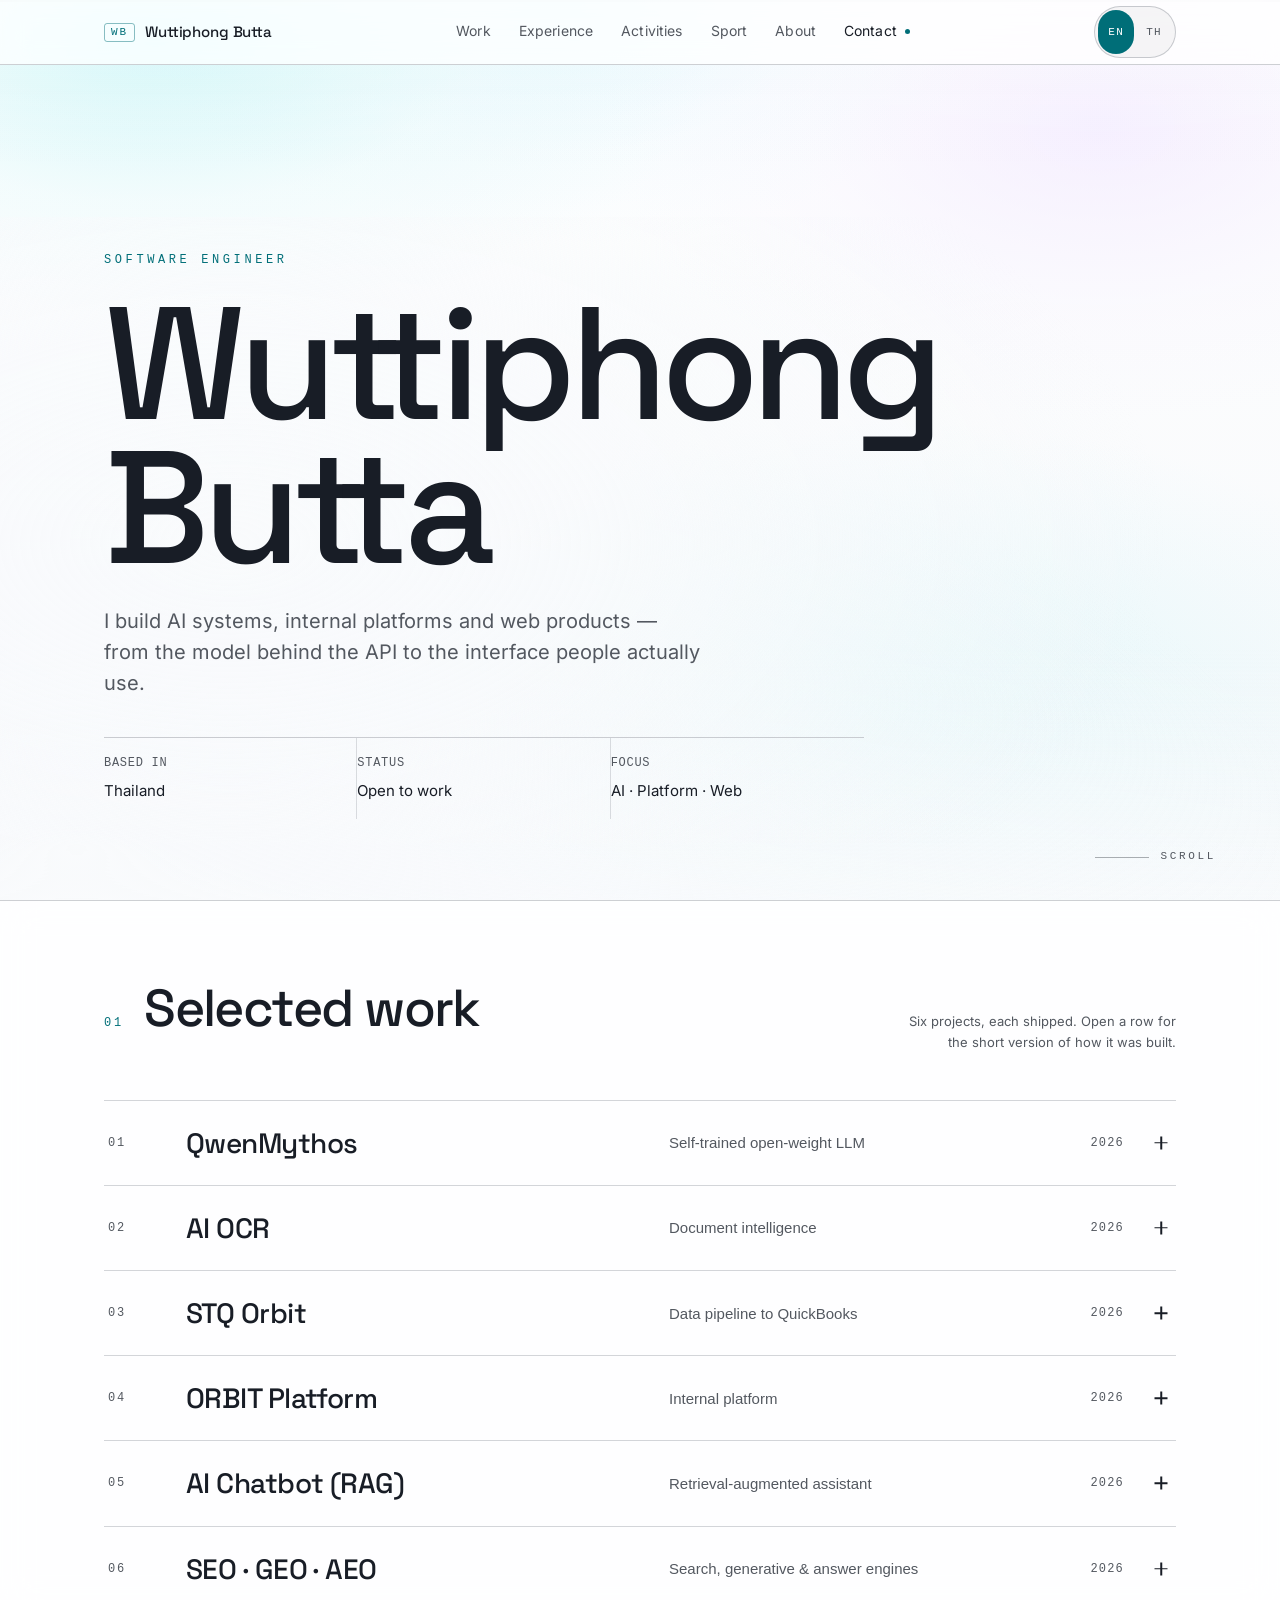
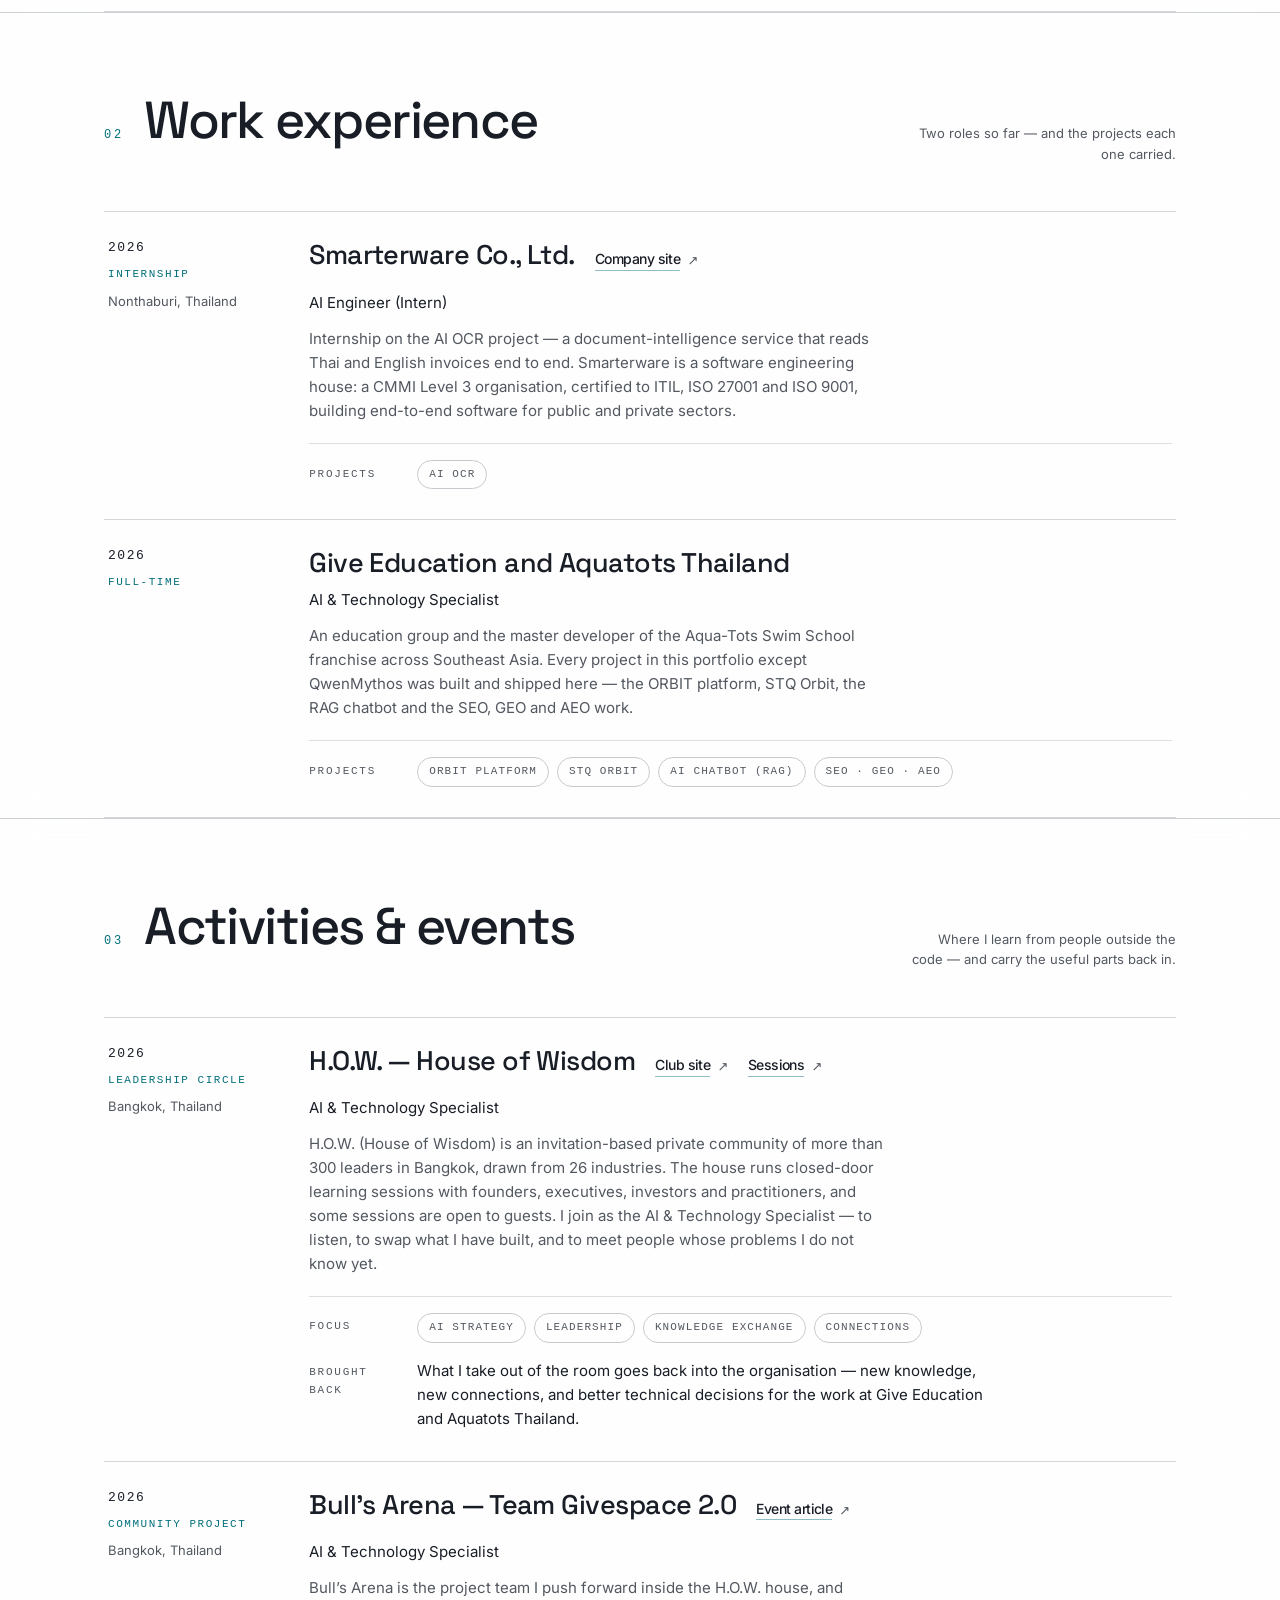
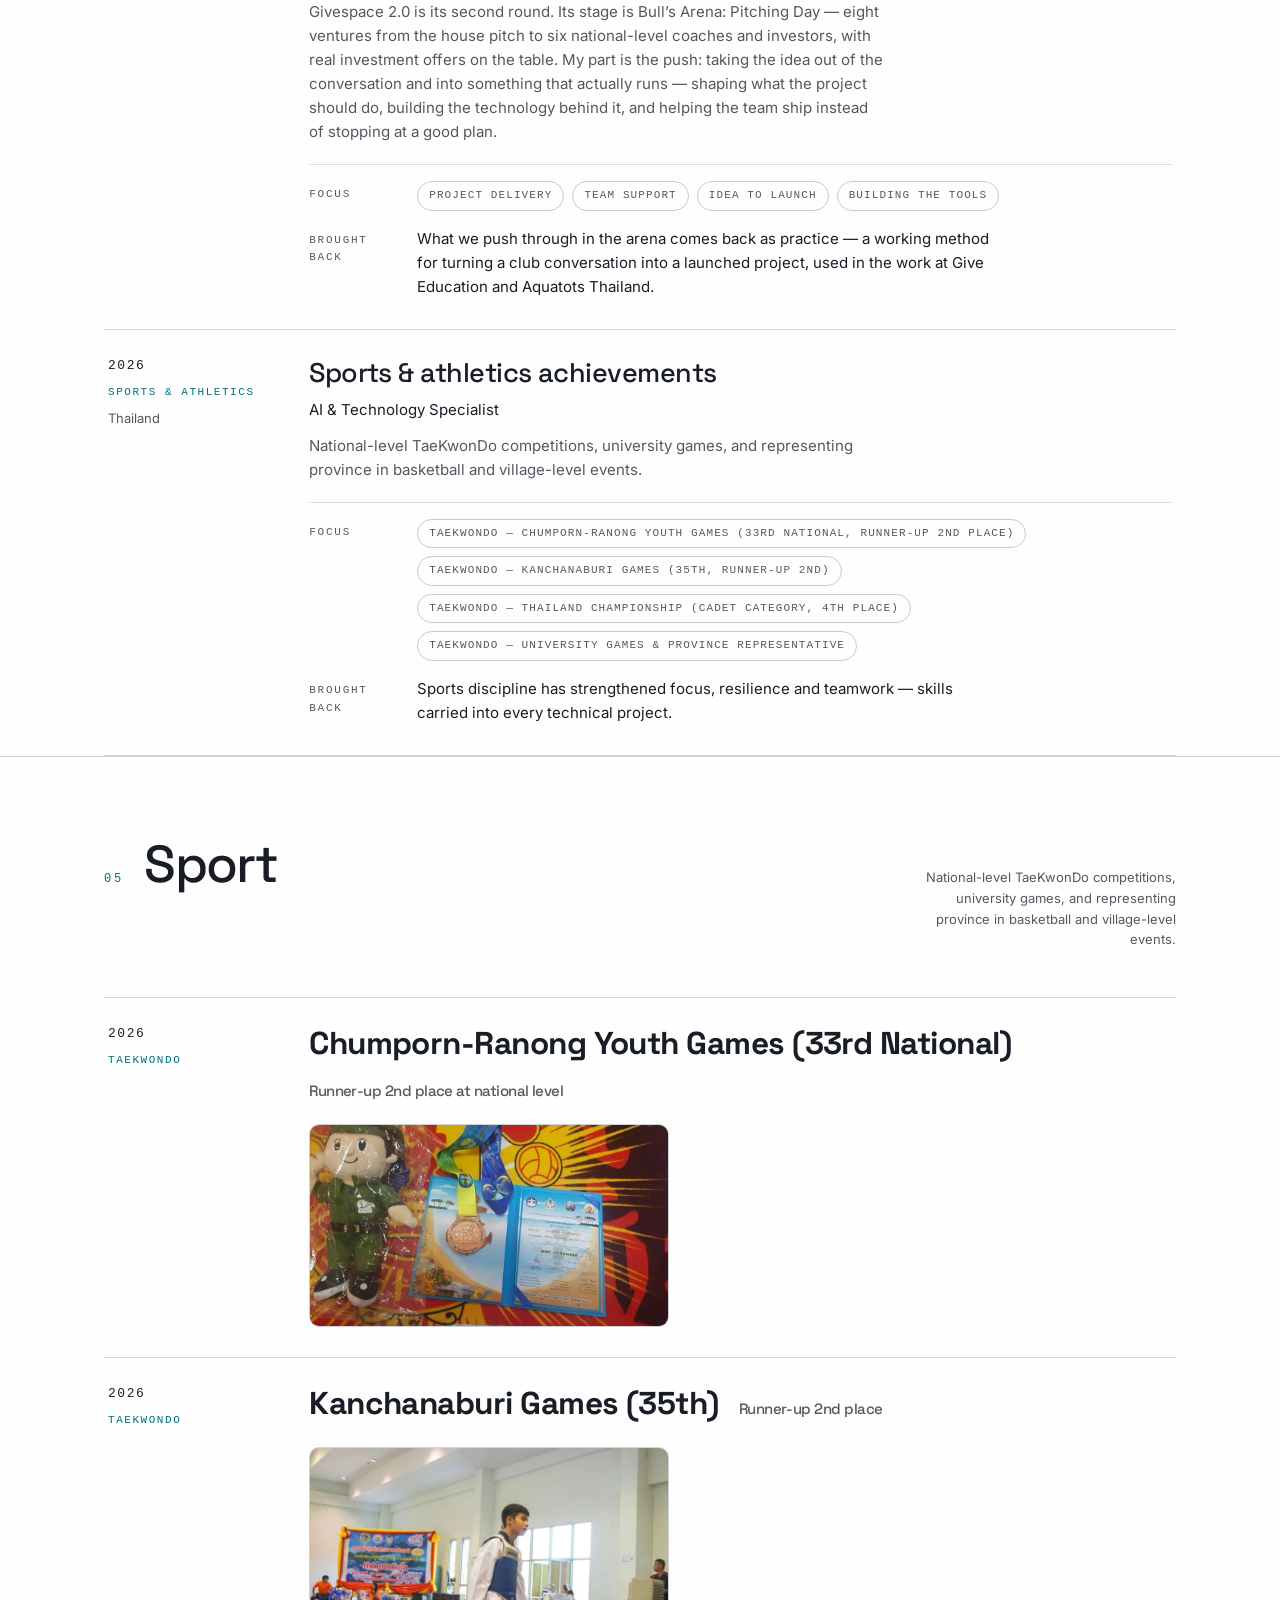
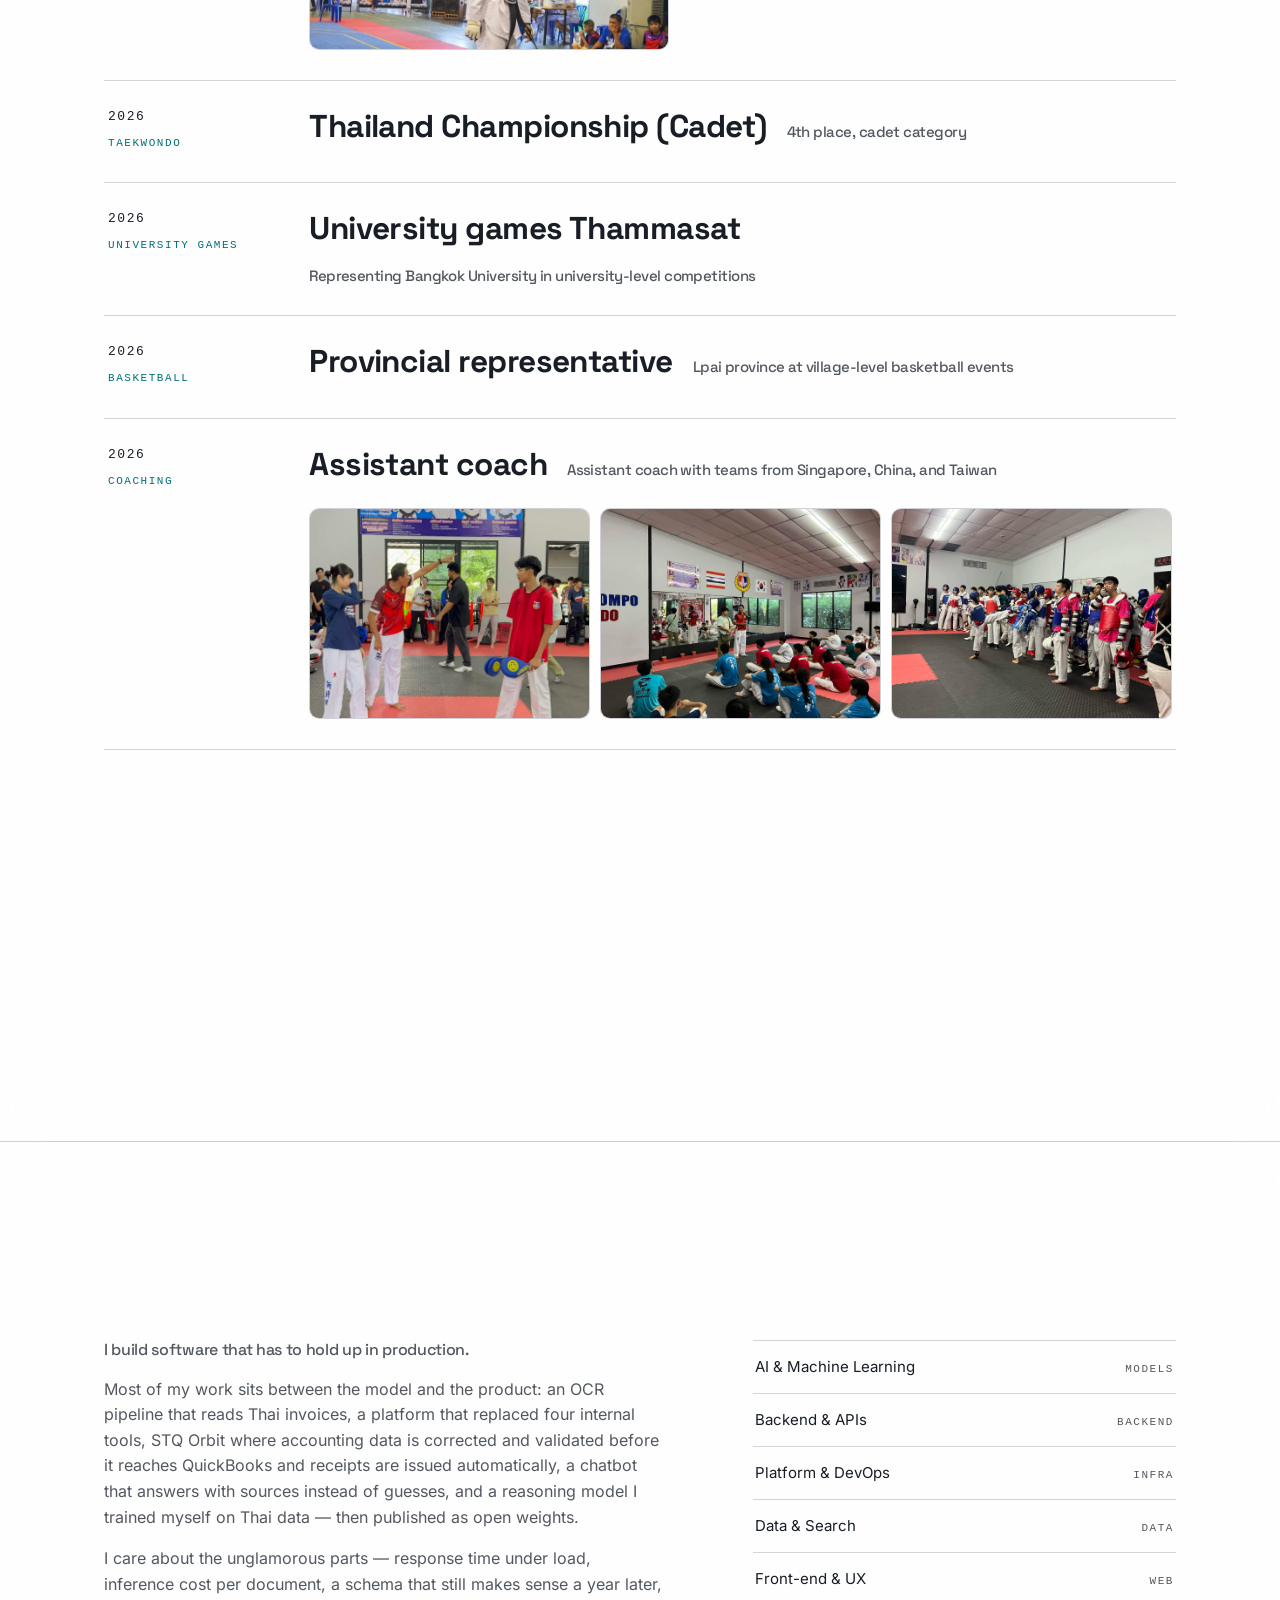
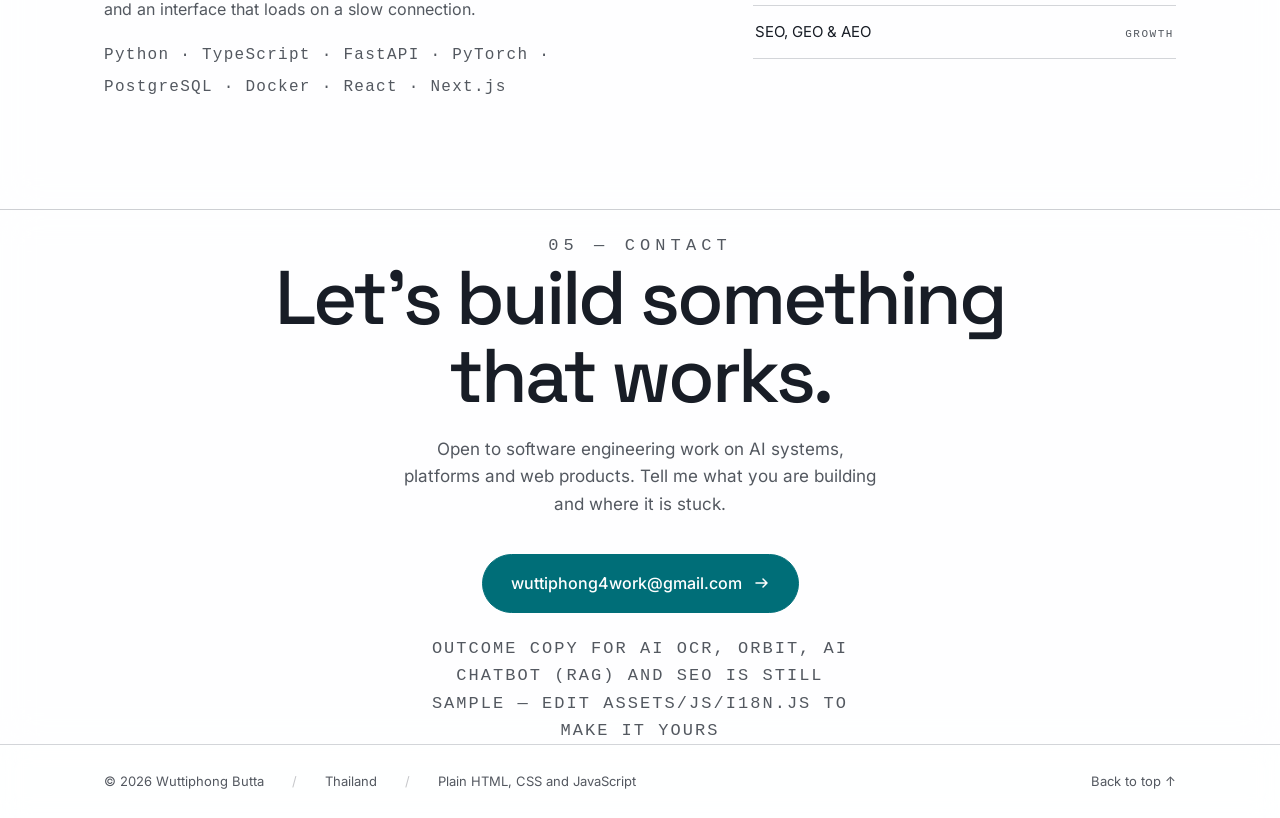
==== index.html @ a8aa8b2d "Sport section: 7 cards, photo galleries, TH copy fixes - Remove duplicate sport cards (7, 8, 9, 10, " ====
<!doctype html>
<html lang="en">
<head>
<meta charset="utf-8" />
<meta name="viewport" content="width=device-width, initial-scale=1" />
<title>Wuttiphong Butta — Software Engineer</title>
<meta name="description" content="Portfolio of Wuttiphong Butta — AI systems, a self-trained open-weights LLM, an accounting pipeline that corrects and validates data before QuickBooks and issues receipts automatically, RAG chatbots and search visibility work across SEO, GEO and AEO." />
<meta name="author" content="Wuttiphong Butta" />
<meta name="robots" content="index, follow, max-image-preview:large" />
<meta name="theme-color" content="#f9fafc" />
<meta name="color-scheme" content="light" />
<meta property="og:type" content="profile" />
<meta property="og:site_name" content="Wuttiphong Butta" />
<meta property="og:title" content="Wuttiphong Butta — Software Engineer" />
<meta property="og:description" content="Portfolio of Wuttiphong Butta — AI systems, a self-trained open-weights LLM, an accounting pipeline that corrects and validates data before QuickBooks and issues receipts automatically, RAG chatbots and search visibility work across SEO, GEO and AEO." />
<meta property="og:locale" content="en_US" />
<meta property="og:locale:alternate" content="th_TH" />
<meta name="twitter:card" content="summary" />
<meta name="twitter:title" content="Wuttiphong Butta — Software Engineer" />
<meta name="twitter:description" content="Portfolio of Wuttiphong Butta — AI systems, a self-trained open-weights LLM, an accounting pipeline that corrects and validates data before QuickBooks and issues receipts automatically, RAG chatbots and search visibility work across SEO, GEO and AEO." />
<script type="application/ld+json">
{
"@context": "https://schema.org",
"@type": "Person",
"name": "Wuttiphong Butta",
"jobTitle": "Software Engineer",
  "description": "Software engineer working on AI systems, open-weights LLM training, an accounting pipeline that corrects and validates data before QuickBooks and issues receipts automatically, RAG chatbots and search visibility work across SEO, GEO and AEO.",
  "knowsAbout": [
    "Artificial Intelligence",
    "Machine Learning",
    "Large Language Models",
    "Model Fine-tuning",
    "Optical Character Recognition",
    "Retrieval-Augmented Generation",
    "Backend Engineering",
    "Platform Engineering",
    "DevOps",
    "Search Engine Optimization",
    "Generative Engine Optimization",
    "Answer Engine Optimization"
  ],
  "knowsLanguage": ["en", "th"],
  "email": "mailto:wuttiphong4work@gmail.com",
  "affiliation": [
    {
      "@type": "Organization",
      "name": "Smarterware Co., Ltd.",
      "url": "https://www.smarterware.co.th/"
    },
    {
      "@type": "Organization",
      "name": "Give Education and Aquatots Thailand"
    }
  ],
  "sameAs": [
  "https://huggingface.co/Wuttiphong23"
],
  "memberOf": {
    "@type": "Organization",
    "name": "H.O.W. — House of Wisdom, Bangkok",
    "url": "https://www.howbangkok.com/"
  }
}
</script>
<link rel="stylesheet" href="assets/css/fonts.css">
<link rel="stylesheet" href="assets/css/site.css">
</head>

<body>

  <div class="aurora" aria-hidden="true"></div>
  <div class="scrim" aria-hidden="true"></div>
  <div class="progress" aria-hidden="true"><i id="progressBar"></i></div>

  <a class="skip" href="#work" data-i18n="skip">Skip to work</a>

  <header class="nav" data-od-id="site-header">
  <div class="nav-inner">
    <a class="brand" href="#top" data-od-id="brand-link">
      <span class="mark">WB</span>
      <span class="brand-name">Wuttiphong Butta</span>
    </a>
    <nav class="nav-links" id="navLinks" aria-label="Primary" data-i18n-aria="nav.primary">
      <a href="#work" data-od-id="nav-work" data-i18n="nav.work">Work</a>
      <a href="#experience" data-od-id="nav-experience" data-i18n="nav.experience">Experience</a>
      <a href="#activities" data-od-id="nav-activities" data-i18n="nav.activities">Activities</a>
      <a href="#sports" data-od-id="nav-sports" data-i18n="nav.sports">Sport</a>
      <a href="#about" data-od-id="nav-about" data-i18n="nav.about">About</a>
      <a href="#contact" data-od-id="nav-contact" data-i18n="nav.contact">Contact</a>
    </nav>
    <div class="nav-tools">
      <div class="lang" role="group" aria-label="Language" data-i18n-aria="nav.language" data-od-id="lang-switch">
        <button type="button" data-lang="en" aria-pressed="true">EN</button>
        <button type="button" data-lang="th" aria-pressed="false">TH</button>
      </div>
      <button class="menu-btn" type="button" id="menuBtn" aria-expanded="false" aria-controls="navLinks" data-od-id="menu-toggle">
        <span class="bars" aria-hidden="true"></span><span data-i18n="nav.menu">Menu</span>
      </button>
    </div>
  </div>
  </header>

  <main>
  <section class="hero" id="top" data-od-id="hero">
    <div class="wrap hero-inner">
      <p class="kicker" data-reveal style="--d:80ms" data-i18n="hero.kicker">Software Engineer</p>
      <h1 data-reveal style="--d:160ms">Wuttiphong<br />Butta</h1>
      <p class="sub" data-reveal style="--d:240ms" data-i18n="hero.sub">I build AI systems, internal platforms and web products — from the model behind the API to the interface people actually use.</p>
      <ul class="hero-meta" data-reveal style="--d:320ms">
        <li><span data-i18n="hero.based">Based in</span><b data-i18n="hero.city">Thailand</b></li>
        <li><span data-i18n="hero.available">Status</span><b data-i18n="hero.when">Open to work</b></li>
        <li><span data-i18n="hero.focus">Focus</span><b data-i18n="hero.focusVal">AI · Platform · Web</b></li>
      </ul>
    </div>
    <div class="scroll-cue" aria-hidden="true"><span class="cue-line"></span><span data-i18n="hero.scroll">Scroll</span></div>
  </section>

  <section class="panel" id="work" data-od-id="work-section">
    <div class="wrap">
      <div class="section-head" data-reveal>
        <span class="num">01</span>
        <h2 data-i18n="work.title">Selected work</h2>
        <p class="hint" data-i18n="work.hint">Six projects, each shipped. Open a row for the short version of how it was built.</p>
      </div>

      <div class="work-list" data-od-id="work-list">
        <article class="work-item" data-open="false" data-od-id="work-item-qwenmythos">
          <button class="work-btn" type="button" aria-expanded="false">
            <span class="work-idx">01</span>
            <span class="work-title" data-i18n="item.qwenmythos.title">QwenMythos</span>
            <span class="work-desc" data-i18n="item.qwenmythos.desc">Self-trained open-weight LLM</span>
            <span class="work-year">2026</span>
            <span class="work-toggle" aria-hidden="true"></span>
          </button>
          <div class="work-panel"><div><div class="work-detail">
            <dl>
              <div><dt data-i18n="work.role">Role</dt><dd data-i18n="item.qwenmythos.role">AI Engineer and model owner</dd></div>
              <div><dt data-i18n="work.approach">Approach</dt><dd data-i18n="item.qwenmythos.approach">Curated a Thai reasoning dataset (OpenMythos), fine-tuned a Qwen3.5 text base into a 4.2B Recurrent-Depth model, then published the safetensors weights and a Q4_K_M GGUF quantisation for a 262k context window</dd></div>
              <div><dt data-i18n="work.outcome">Outcome</dt><dd data-i18n="item.qwenmythos.outcome">Open weights anyone can download and run locally through llama.cpp or Ollama, with the training method written up in Thai</dd></div>
            </dl>
            <div class="work-tags"><span data-i18n="item.qwenmythos.t1">Qwen3.5</span><span data-i18n="item.qwenmythos.t2">Recurrent-Depth</span><span data-i18n="item.qwenmythos.t3">OpenMythos</span><span data-i18n="item.qwenmythos.t4">GGUF</span><span data-i18n="item.qwenmythos.t5">262k context</span></div>
            <div class="work-links">
              <span class="work-links-label" data-i18n="work.links">Links</span>
              <div class="work-links-list">
                <a class="work-link" href="https://huggingface.co/Wuttiphong23/qwenmythos_Version_1.0" target="_blank" rel="noopener noreferrer" data-od-id="work-link-qwenmythos-model" data-i18n-aria="item.qwenmythos.linkModelAria">
                  <span class="work-link-text" data-i18n="item.qwenmythos.linkModel">Model card</span><span class="work-link-arrow" aria-hidden="true">&#8599;</span>
                </a>
                <a class="work-link" href="https://huggingface.co/Wuttiphong23/qwenmythos_Version_1.0/tree/main" target="_blank" rel="noopener noreferrer" data-od-id="work-link-qwenmythos-files" data-i18n-aria="item.qwenmythos.linkFilesAria">
                  <span class="work-link-text" data-i18n="item.qwenmythos.linkFiles">Weights &amp; files</span><span class="work-link-arrow" aria-hidden="true">&#8599;</span>
                </a>
              </div>
            </div>
          </div></div></div>
        </article>

        <article class="work-item" data-open="false" data-od-id="work-item-ai-ocr">
          <button class="work-btn" type="button" aria-expanded="false">
            <span class="work-idx">02</span>
            <span class="work-title" data-i18n="item.aiOcr.title">AI OCR</span>
            <span class="work-desc" data-i18n="item.aiOcr.desc">Document intelligence</span>
            <span class="work-year">2026</span>
            <span class="work-toggle" aria-hidden="true"></span>
          </button>
          <div class="work-panel"><div><div class="work-detail">
            <dl>
              <div><dt data-i18n="work.role">Role</dt><dd data-i18n="item.aiOcr.role">AI Engineer</dd></div>
              <div><dt data-i18n="work.approach">Approach</dt><dd data-i18n="item.aiOcr.approach">Layout detection before recognition, a fine-tuned vision model served behind a job queue</dd></div>
              <div><dt data-i18n="work.outcome">Outcome</dt><dd data-i18n="item.aiOcr.outcome">Thai and English invoices read end to end, no manual keying</dd></div>
            </dl>
            <div class="work-tags"><span data-i18n="item.aiOcr.t1">PyTorch</span><span data-i18n="item.aiOcr.t2">CUDA</span><span data-i18n="item.aiOcr.t3">OCR</span></div>
          </div></div></div>
        </article>

        <article class="work-item" data-open="false" data-od-id="work-item-stq-orbit">
          <button class="work-btn" type="button" aria-expanded="false">
            <span class="work-idx">03</span>
            <span class="work-title" data-i18n="item.stqOrbit.title">STQ Orbit</span>
            <span class="work-desc" data-i18n="item.stqOrbit.desc">Data pipeline to QuickBooks</span>
            <span class="work-year">2026</span>
            <span class="work-toggle" aria-hidden="true"></span>
          </button>
          <div class="work-panel"><div><div class="work-detail">
            <dl>
              <div><dt data-i18n="work.role">Role</dt><dd data-i18n="item.stqOrbit.role">AI &amp; Technology Specialist</dd></div>
              <div><dt data-i18n="work.approach">Approach</dt><dd data-i18n="item.stqOrbit.approach">A correction and validation layer in front of QuickBooks — every record can be edited and checked before it syncs, and receipts issue themselves once the data passes</dd></div>
              <div><dt data-i18n="work.outcome">Outcome</dt><dd data-i18n="item.stqOrbit.outcome">The accounting team spends up to 50% less time correcting data, filing receipts and chasing invoices</dd></div>
            </dl>
            <div class="work-tags"><span data-i18n="item.stqOrbit.t1">QuickBooks</span><span data-i18n="item.stqOrbit.t2">Data validation</span><span data-i18n="item.stqOrbit.t3">Receipt automation</span></div>
          </div></div></div>
        </article>

        <article class="work-item" data-open="false" data-od-id="work-item-orbit-platform">
          <button class="work-btn" type="button" aria-expanded="false">
            <span class="work-idx">04</span>
            <span class="work-title" data-i18n="item.orbit.title">ORBIT Platform</span>
            <span class="work-desc" data-i18n="item.orbit.desc">Internal platform</span>
            <span class="work-year">2026</span>
            <span class="work-toggle" aria-hidden="true"></span>
          </button>
          <div class="work-panel"><div><div class="work-detail">
            <dl>
              <div><dt data-i18n="work.role">Role</dt><dd data-i18n="item.orbit.role">AI &amp; Technology Specialist</dd></div>
              <div><dt data-i18n="work.approach">Approach</dt><dd data-i18n="item.orbit.approach">Event-driven services, a schema registry and a typed SDK for every consumer</dd></div>
              <div><dt data-i18n="work.outcome">Outcome</dt><dd data-i18n="item.orbit.outcome">One internal platform replacing four separate tools and one login</dd></div>
            </dl>
            <div class="work-tags"><span data-i18n="item.orbit.t1">TypeScript</span><span data-i18n="item.orbit.t2">Kubernetes</span><span data-i18n="item.orbit.t3">PostgreSQL</span></div>
          </div></div></div>
        </article>

        <article class="work-item" data-open="false" data-od-id="work-item-ai-chatbot-rag">
          <button class="work-btn" type="button" aria-expanded="false">
            <span class="work-idx">05</span>
            <span class="work-title" data-i18n="item.chatbot.title">AI Chatbot (RAG)</span>
            <span class="work-desc" data-i18n="item.chatbot.desc">Retrieval-augmented assistant</span>
            <span class="work-year">2026</span>
            <span class="work-toggle" aria-hidden="true"></span>
          </button>
          <div class="work-panel"><div><div class="work-detail">
            <dl>
              <div><dt data-i18n="work.role">Role</dt><dd data-i18n="item.chatbot.role">AI &amp; Technology Specialist</dd></div>
              <div><dt data-i18n="work.approach">Approach</dt><dd data-i18n="item.chatbot.approach">Hybrid retrieval with a reranker, and a citation attached to every answer</dd></div>
              <div><dt data-i18n="work.outcome">Outcome</dt><dd data-i18n="item.chatbot.outcome">Answers grounded in internal documents instead of confident guessing</dd></div>
            </dl>
            <div class="work-tags"><span data-i18n="item.chatbot.t1">RAG</span><span data-i18n="item.chatbot.t2">Embeddings</span><span data-i18n="item.chatbot.t3">FastAPI</span></div>
          </div></div></div>
        </article>

        <article class="work-item" data-open="false" data-od-id="work-item-seo">
          <button class="work-btn" type="button" aria-expanded="false">
            <span class="work-idx">06</span>
            <span class="work-title" data-i18n="item.seo.title">SEO · GEO · AEO</span>
            <span class="work-desc" data-i18n="item.seo.desc">Search, generative &amp; answer engines</span>
            <span class="work-year">2026</span>
            <span class="work-toggle" aria-hidden="true"></span>
          </button>
          <div class="work-panel"><div><div class="work-detail">
            <dl>
              <div><dt data-i18n="work.role">Role</dt><dd data-i18n="item.seo.role">AI &amp; Technology Specialist</dd></div>
              <div><dt data-i18n="work.approach">Approach</dt><dd data-i18n="item.seo.approach">Technical audit, answer-engine markup, structured data and a performance budget enforced in CI</dd></div>
              <div><dt data-i18n="work.outcome">Outcome</dt><dd data-i18n="item.seo.outcome">Organic traffic up, cited inside AI answers, every landing page inside the Core Web Vitals budget</dd></div>
            </dl>
            <div class="work-tags"><span data-i18n="item.seo.t1">GEO</span><span data-i18n="item.seo.t2">AEO</span><span data-i18n="item.seo.t3">Schema.org</span></div>
          </div></div></div>
        </article>
      </div>
    </div>
  </section>

  <section class="panel" id="experience" data-od-id="experience-section">
    <div class="wrap">
      <div class="section-head" data-reveal>
        <span class="num">02</span>
        <h2 data-i18n="exp.title">Work experience</h2>
        <p class="hint" data-i18n="exp.hint">Two roles so far — and the projects each one carried.</p>
      </div>

      <ul class="exp-list" data-od-id="experience-list">
        <li class="exp-item" data-reveal style="--d:80ms" data-od-id="exp-smarterware">
          <div class="exp-meta">
            <span class="exp-period" data-i18n="exp.smarterware.period">2026</span>
            <span class="exp-type" data-i18n="exp.smarterware.type">Internship</span>
            <span class="exp-place" data-i18n="exp.smarterware.place">Nonthaburi, Thailand</span>
          </div>
          <div class="exp-main">
            <h3 class="exp-company">
              <span data-i18n="exp.smarterware.company">Smarterware Co., Ltd.</span>
              <a class="exp-site" href="https://www.smarterware.co.th/" target="_blank" rel="noopener noreferrer" data-od-id="exp-link-smarterware" data-i18n-aria="exp.smarterware.linkAria">
                <span class="exp-site-text" data-i18n="exp.smarterware.linkText">Company site</span><span class="exp-site-arrow" aria-hidden="true">&#8599;</span>
              </a>
            </h3>
            <p class="exp-role" data-i18n="exp.smarterware.role">AI Engineer (Intern)</p>
            <p class="exp-desc" data-i18n="exp.smarterware.desc">Internship on the AI OCR project — a document-intelligence service that reads Thai and English invoices end to end. Smarterware is a software engineering house: a CMMI Level 3 organisation, certified to ITIL, ISO 27001 and ISO 9001, building end-to-end software for public and private sectors.</p>
            <div class="exp-projects">
              <span class="exp-projects-label" data-i18n="exp.projects">Projects</span>
              <div class="exp-projects-list">
                <span data-i18n="item.aiOcr.title">AI OCR</span>
              </div>
            </div>
          </div>
        </li>

        <li class="exp-item" data-reveal style="--d:160ms" data-od-id="exp-give-education">
          <div class="exp-meta">
            <span class="exp-period" data-i18n="exp.give.period">2026</span>
            <span class="exp-type" data-i18n="exp.give.type">Full-time</span>
          </div>
          <div class="exp-main">
            <h3 class="exp-company"><span data-i18n="exp.give.company">Give Education and Aquatots Thailand</span></h3>
            <p class="exp-role" data-i18n="exp.give.role">AI &amp; Technology Specialist</p>
            <p class="exp-desc" data-i18n="exp.give.desc">An education group and the master developer of the Aqua-Tots Swim School franchise across Southeast Asia. Every project in this portfolio except QwenMythos was built and shipped here — the ORBIT platform, STQ Orbit, the RAG chatbot and the SEO, GEO and AEO work.</p>
            <div class="exp-projects">
              <span class="exp-projects-label" data-i18n="exp.projects">Projects</span>
              <div class="exp-projects-list">
                <span data-i18n="item.orbit.title">ORBIT Platform</span>
                <span data-i18n="item.stqOrbit.title">STQ Orbit</span>
                <span data-i18n="item.chatbot.title">AI Chatbot (RAG)</span>
                <span data-i18n="item.seo.title">SEO · GEO · AEO</span>
              </div>
            </div>
          </div>
        </li>
      </ul>
    </div>
  </section>

  <section class="panel" id="activities" data-od-id="activities-section">
    <div class="wrap">
      <div class="section-head" data-reveal>
        <span class="num">03</span>
        <h2 data-i18n="act.title">Activities &amp; events</h2>
        <p class="hint" data-i18n="act.hint">Where I learn from people outside the code — and carry the useful parts back in.</p>
      </div>

      <ul class="act-list" data-od-id="activity-list">
        <li class="act-item" data-reveal style="--d:80ms" data-od-id="act-how">
          <div class="act-meta">
            <span class="act-period" data-i18n="act.how.period">2026</span>
            <span class="act-type" data-i18n="act.how.type">Leadership circle</span>
            <span class="act-place" data-i18n="act.how.place">Bangkok, Thailand</span>
          </div>
          <div class="act-main">
            <h3 class="act-name">
              <span data-i18n="act.how.name">H.O.W. — House of Wisdom</span>
              <a class="act-link" href="https://www.howbangkok.com/" target="_blank" rel="noopener noreferrer" data-od-id="act-link-how" data-i18n-aria="act.how.linkAria">
                <span class="act-link-text" data-i18n="act.how.linkText">Club site</span><span class="act-link-arrow" aria-hidden="true">&#8599;</span>
              </a>
              <a class="act-link" href="https://www.howbangkok.com/learning.html" target="_blank" rel="noopener noreferrer" data-od-id="act-link-how-sessions" data-i18n-aria="act.how.sessionsAria">
                <span class="act-link-text" data-i18n="act.how.sessionsText">Sessions</span><span class="act-link-arrow" aria-hidden="true">&#8599;</span>
              </a>
            </h3>
            <p class="act-role" data-i18n="act.how.role">AI &amp; Technology Specialist</p>
            <p class="act-desc" data-i18n="act.how.desc">H.O.W. (House of Wisdom) is an invitation-based private community of more than 300 leaders in Bangkok, drawn from 26 industries. The house runs closed-door learning sessions with founders, executives, investors and practitioners, and some sessions are open to guests. I join as the AI &amp; Technology Specialist — to listen, to swap what I have built, and to meet people whose problems I do not know yet.</p>
            <div class="act-detail">
              <span class="act-detail-label" data-i18n="act.focus">Focus</span>
              <div class="act-focus-list">
                <span data-i18n="act.how.f1">AI strategy</span>
                <span data-i18n="act.how.f2">Leadership</span>
                <span data-i18n="act.how.f3">Knowledge exchange</span>
                <span data-i18n="act.how.f4">Connections</span>
              </div>
              <span class="act-detail-label" data-i18n="act.bringBack">Brought back</span>
              <p class="act-back" data-i18n="act.how.back">What I take out of the room goes back into the organisation — new knowledge, new connections, and better technical decisions for the work at Give Education and Aquatots Thailand.</p>
            </div>
          </div>
        </li>

<li class="act-item" data-reveal style="--d:160ms" data-od-id="act-bulls-arena">
          <div class="act-meta">
            <span class="act-period" data-i18n="act.bulls.period">2026</span>
            <span class="act-type" data-i18n="act.bulls.type">Community project</span>
            <span class="act-place" data-i18n="act.bulls.place">Bangkok, Thailand</span>
          </div>
          <div class="act-main">
            <h3 class="act-name">
              <span data-i18n="act.bulls.name">Bull&rsquo;s Arena — Team Givespace 2.0</span>
              <a class="act-link" href="https://creativetalkconference.com/8-pitching-techniques-win-investors-bulls-arena/" target="_blank" rel="noopener noreferrer" data-od-id="act-link-bulls-arena" data-i18n-aria="act.bulls.linkAria">
                <span class="act-link-text" data-i18n="act.bulls.linkText">Event article</span><span class="act-link-arrow" aria-hidden="true">&#8599;</span>
              </a>
            </h3>
            <p class="act-role" data-i18n="act.bulls.role">AI & Technology Specialist</p>
            <p class="act-desc" data-i18n="act.bulls.desc">Bull&rsquo;s Arena is the project team I push forward inside the H.O.W. house, and Givespace 2.0 is its second round. Its stage is Bull&rsquo;s Arena: Pitching Day — eight ventures from the house pitch to six national-level coaches and investors, with real investment offers on the table. My part is the push: taking the idea out of the conversation and into something that actually runs — shaping what the project should do, building the technology behind it, and helping the team ship instead of stopping at a good plan.</p>
            <div class="act-detail">
              <span class="act-detail-label" data-i18n="act.focus">Focus</span>
              <div class="act-focus-list">
                <span data-i18n="act.bulls.f1">Project delivery</span>
                <span data-i18n="act.bulls.f2">Team support</span>
                <span data-i18n="act.bulls.f3">Idea to launch</span>
                <span data-i18n="act.bulls.f4">Building the tools</span>
              </div>
              <span class="act-detail-label" data-i18n="act.bringBack">Brought back</span>
              <p class="act-back" data-i18n="act.bulls.back">What we push through in the arena comes back as practice — a working method for turning a club conversation into a launched project, used in the work at Give Education and Aquatots Thailand.</p>
            </div>
          </div>
        </li>

        <li class="act-item" data-reveal style="--d:240ms" data-od-id="act-sports">
          <div class="act-meta">
            <span class="act-period" data-i18n="act.sports.period">2026</span>
            <span class="act-type" data-i18n="act.sports.type">Sports & athletics</span>
            <span class="act-place" data-i18n="act.sports.place">Thailand</span>
          </div>
          <div class="act-main">
            <h3 class="act-name">
              <span data-i18n="act.sports.name">Sports & athletics achievements</span>
            </h3>
            <p class="act-role" data-i18n="act.sports.role">AI & Technology Specialist</p>
            <p class="act-desc" data-i18n="act.sports.desc">National-level TaeKwonDo competitions, university games, and representing province in basketball and village-level events.</p>
            <div class="act-detail">
              <span class="act-detail-label" data-i18n="act.focus">Focus</span>
              <div class="act-focus-list">
                <span data-i18n="act.sports.f1">TaeKwonDo — Chumporn-Ranong Youth Games (33rd National, Runner-up 2nd place)</span>
                <span data-i18n="act.sports.f2">TaeKwonDo — Kanchanaburi Games (35th, Runner-up 2nd)</span>
                <span data-i18n="act.sports.f3">TaeKwonDo — Thailand Championship (Cadet category, 4th place)</span>
                <span data-i18n="act.sports.f4">TaeKwonDo — University games & province representative</span>
              </div>
              <span class="act-detail-label" data-i18n="act.bringBack">Brought back</span>
              <p class="act-back" data-i18n="act.sports.back">Sports discipline has strengthened focus, resilience and teamwork — skills carried into every technical project.</p>
            </div>
          </div>
        </li>
      </ul>
    </div>
  </section>

  <section class="panel" id="sports" data-od-id="sports-section">
    <div class="wrap">
      <div class="section-head" data-reveal>
        <span class="num">05</span>
        <h2 data-i18n="sports.title">Sport</h2>
        <p class="hint" data-i18n="sports.hint">National-level TaeKwonDo competitions, university games, and representing province in basketball and village-level events.</p>
      </div>

      <ul class="sport-list">
        <li class="sport-item" data-reveal style="--d:80ms">
          <div class="sport-meta">
            <span class="sport-period" data-i18n="sports.period1">2026</span>
            <span class="sport-type" data-i18n="sports.type1">TaeKwonDo</span>
          </div>
          <div class="sport-main">
            <h3 class="sport-name" data-i18n="sports.name1">Chumporn-Ranong Youth Games (33rd National)</h3>
            <p class="sport-desc" data-i18n="sports.desc1">Runner-up 2nd place at national level</p>
            <figure class="sport-media sport-media--single">
              <img src="assets/img/sports/chumporn-ranong-33rd.webp" alt="เหรียญรางวัลและเกียรติบัตรเทควันโด กีฬาเยาวชนแห่งชาติ ครั้งที่ 33 ชุมพร-ระนอง" loading="lazy" decoding="async">
            </figure>
          </div>
        </li>

        <li class="sport-item" data-reveal style="--d:160ms">
          <div class="sport-meta">
            <span class="sport-period" data-i18n="sports.period2">2026</span>
            <span class="sport-type" data-i18n="sports.type2">TaeKwonDo</span>
          </div>
          <div class="sport-main">
            <h3 class="sport-name" data-i18n="sports.name2">Kanchanaburi Games (35th)</h3>
            <p class="sport-desc" data-i18n="sports.desc2">Runner-up 2nd place</p>
            <figure class="sport-media sport-media--single">
              <img src="assets/img/sports/kanchanaburi-35th.webp" alt="นักกีฬาเทควันโดในชุดป้องกันยืนบนสนามแข่ง กาญจนบุรีเกมส์ ครั้งที่ 35" loading="lazy" decoding="async">
            </figure>
          </div>
        </li>

        <li class="sport-item" data-reveal style="--d:240ms">
          <div class="sport-meta">
            <span class="sport-period" data-i18n="sports.period3">2026</span>
            <span class="sport-type" data-i18n="sports.type3">TaeKwonDo</span>
          </div>
          <div class="sport-main">
            <h3 class="sport-name" data-i18n="sports.name3">Thailand Championship (Cadet)</h3>
            <p class="sport-desc" data-i18n="sports.desc3">4th place, cadet category</p>
          </div>
        </li>

        <li class="sport-item" data-reveal style="--d:320ms">
          <div class="sport-meta">
            <span class="sport-period" data-i18n="sports.period4">2026</span>
            <span class="sport-type" data-i18n="sports.type4">University games</span>
          </div>
          <div class="sport-main">
            <h3 class="sport-name" data-i18n="sports.name4">University games Thammasat</h3>
            <p class="sport-desc" data-i18n="sports.desc4">Representing Bangkok University in university-level competitions</p>
          </div>
        </li>

        <li class="sport-item" data-reveal style="--d:400ms">
          <div class="sport-meta">
            <span class="sport-period" data-i18n="sports.period5">2026</span>
            <span class="sport-type" data-i18n="sports.type5">Basketball</span>
          </div>
          <div class="sport-main">
            <h3 class="sport-name" data-i18n="sports.name5">Provincial representative</h3>
            <p class="sport-desc" data-i18n="sports.desc5">Lpai province at village-level basketball events</p>
          </div>
        </li>

        <li class="sport-item" data-reveal style="--d:1040ms">
          <div class="sport-meta">
            <span class="sport-period" data-i18n="sports.period13">2026</span>
            <span class="sport-type" data-i18n="sports.type13">Coaching</span>
          </div>
          <div class="sport-main">
            <h3 class="sport-name" data-i18n="sports.name13">Assistant coach</h3>
            <p class="sport-desc" data-i18n="sports.desc13">Assistant coach with teams from Singapore, China, and Taiwan</p>
            <div class="sport-media">
              <img src="assets/img/sports/coaching-role-1.webp" alt="ฝึกซ้อมเทควันโดกับทีมจากต่างประเทศ — ผู้ฝึกสอนให้จังหวะการเตะ" loading="lazy" decoding="async">
              <img src="assets/img/sports/coaching-role-2.webp" alt="บรรยายและให้คำแนะนำนักกีฬาในโรงยิมเทควันโด" loading="lazy" decoding="async">
              <img src="assets/img/sports/coaching-role-3.webp" alt="นักกีฬาเข้าแถวซ้อมในชุดป้องกันครบเซ็ต" loading="lazy" decoding="async">
            </div>
          </div>
        </li>

        <li class="sport-item" data-reveal style="--d:1200ms">
          <div class="sport-meta">
            <span class="sport-period" data-i18n="sports.period15">2026</span>
            <span class="sport-type" data-i18n="sports.type15">Awards</span>
          </div>
          <div class="sport-main">
            <h3 class="sport-name" data-i18n="sports.name15">Best athlete awards</h3>
            <p class="sport-desc" data-i18n="sports.desc15">Best-athlete / MVP honours across several provincial and national competitions</p>
            <div class="sport-media sport-media--strip" role="region" tabindex="0" aria-label="รูปภาพรางวัลนักกีฬาดีเด่น — เลื่อนหรือปัดเพื่อดูรูปถัดไป">
              <img src="assets/img/sports/best-athlete-1.webp" alt="นักกีฬาดีเด่นถือเหรียญรางวัลและมาสคอต ถ่ายคู่กับผู้ฝึกสอน" loading="lazy" decoding="async">
              <img src="assets/img/sports/best-athlete-2.webp" alt="นักกีฬาสองคนถือเหรียญและถ้วยรางวัลหน้างาน CU Open Taekwondo Championship 2024" loading="lazy" decoding="async">
              <img src="assets/img/sports/best-athlete-3.webp" alt="นักกีฬารับเกียรติบัตรพร้อมมาสคอตบนเวทีพิธีมอบรางวัล" loading="lazy" decoding="async">
              <img src="assets/img/sports/best-athlete-4.webp" alt="นักกีฬาและผู้ฝึกสอนถ่ายภาพหมู่บนเวทีโครงการ Sports Hero ประจำปี 2560" loading="lazy" decoding="async">
              <img src="assets/img/sports/best-athlete-5.webp" alt="พิธีมอบเหรียญรางวัลบนแท่นรับรางวัลในการแข่งขันเทควันโด" loading="lazy" decoding="async">
              <img src="assets/img/sports/best-athlete-6.webp" alt="การแข่งขันเทควันโดช่วงต่อสู้จริงบนสนาม" loading="lazy" decoding="async">
            </div>
          </div>
        </li>
      </ul>
    </div>
  </section>

  <section class="panel" id="about" data-od-id="about-section">
    <div class="wrap">
      <div class="section-head" data-reveal>
        <span class="num">04</span>
        <h2 data-i18n="about.title">About</h2>
        <p class="hint" data-i18n="about.hint">Software engineer — AI systems, internal platforms and the web.</p>
      </div>
      <div class="about-grid">
        <div class="about-body" data-reveal style="--d:80ms">
          <p class="about-lead" data-i18n="about.lead">I build software that has to hold up in production.</p>
          <p data-i18n="about.p1">Most of my work sits between the model and the product: an OCR pipeline that reads Thai invoices, a platform that replaced four internal tools, STQ Orbit where accounting data is corrected and validated before it reaches QuickBooks and receipts are issued automatically, a chatbot that answers with sources instead of guesses, and a reasoning model I trained myself on Thai data — then published as open weights.</p>
          <p data-i18n="about.p2">I care about the unglamorous parts — response time under load, inference cost per document, a schema that still makes sense a year later, and an interface that loads on a slow connection.</p>
          <p class="tool-row" data-i18n="about.tools">Python · TypeScript · FastAPI · PyTorch · PostgreSQL · Docker · React · Next.js</p>
        </div>
        <div data-reveal style="--d:160ms">
          <ul class="cap-list">
            <li><span data-i18n="cap.1">AI &amp; Machine Learning</span><em data-i18n="cap.1t">Models</em></li>
            <li><span data-i18n="cap.2">Backend &amp; APIs</span><em data-i18n="cap.2t">Backend</em></li>
            <li><span data-i18n="cap.3">Platform &amp; DevOps</span><em data-i18n="cap.3t">Infra</em></li>
            <li><span data-i18n="cap.4">Data &amp; Search</span><em data-i18n="cap.4t">Data</em></li>
            <li><span data-i18n="cap.5">Front-end &amp; UX</span><em data-i18n="cap.5t">Web</em></li>
            <li><span data-i18n="cap.6">SEO, GEO &amp; AEO</span><em data-i18n="cap.6t">Growth</em></li>
          </ul>
        </div>
      </div>
    </div>
  </section>

  <section class="panel contact" id="contact" data-od-id="contact-section">
    <div class="wrap">
      <p class="kicker" data-reveal data-i18n="contact.kicker">05 — Contact</p>
      <h2 data-reveal style="--d:80ms" data-i18n="contact.title">Let’s build something that works.</h2>
      <p data-reveal style="--d:160ms" data-i18n="contact.body">Open to software engineering work on AI systems, platforms and web products. Tell me what you are building and where it is stuck.</p>
      <a class="btn" href="mailto:wuttiphong4work@gmail.com" data-od-id="contact-cta" data-reveal style="--d:240ms">
        wuttiphong4work@gmail.com
        <svg viewBox="0 0 16 16" fill="none" aria-hidden="true"><path d="M2 8h11M9 4l4 4-4 4" stroke="currentColor" stroke-width="1.5" stroke-linecap="round" stroke-linejoin="round"/></svg>
      </a>
      <p class="contact-note" data-reveal style="--d:320ms" data-i18n="contact.note">Outcome copy for AI OCR, ORBIT, AI Chatbot (RAG) and SEO is still sample — edit assets/js/i18n.js to make it yours</p>
    </div>
  </section>
  </main>

  <footer data-od-id="site-footer">
  <div class="foot-inner">
    <span>© 2026 Wuttiphong Butta</span>
    <span class="sep">/</span>
    <span data-i18n="foot.city">Thailand</span>
    <span class="sep">/</span>
    <span data-i18n="foot.render">Plain HTML, CSS and JavaScript</span>
    <a class="push" href="#top" data-od-id="back-to-top" data-i18n="foot.top">Back to top ↑</a>
  </div>
  </footer>

<script src="assets/js/core.js" defer></script>
<script src="assets/js/i18n.js" defer></script>
<script src="assets/js/site.js" defer></script>
</body>
</html>
---- assets/css/fonts.css ----
@font-face{font-family:'Space Grotesk';font-style:normal;font-weight:300..700;font-display:swap;src:url([data-uri]) format('woff2');}
@font-face{font-family:'Inter';font-style:normal;font-weight:100..900;font-display:swap;src:url([data-uri]) format('woff2');}

@font-face{font-family:'Prompt';font-style:normal;font-weight:500;font-display:swap;src:url([data-uri]) format('woff2');unicode-range:U+02D7,U+0303,U+0331,U+0E01-0E5B,U+200C-200D,U+25CC;}
@font-face{font-family:'Prompt';font-style:normal;font-weight:600;font-display:swap;src:url([data-uri]) format('woff2');unicode-range:U+02D7,U+0303,U+0331,U+0E01-0E5B,U+200C-200D,U+25CC;}
@font-face{font-family:'Noto Sans Thai';font-style:normal;font-weight:300..800;font-display:swap;src:url([data-uri]) format('woff2');unicode-range:U+02D7,U+0303,U+0331,U+0E01-0E5B,U+200C-200D,U+25CC;}
---- assets/css/site.css ----
:root{
 --bg:      oklch(98.5% 0.003 250);
 --surface: oklch(100% 0 0);
 --fg:      oklch(23% 0.018 262);
 --muted:   oklch(46% 0.014 258);
 --border:  oklch(82% 0.008 258);
 --accent:  oklch(48% 0.105 203);
 --accent-deep: oklch(39% 0.1 203);
 --on-accent: oklch(100% 0 0);

--font-display: 'Space Grotesk', 'Prompt', ui-sans-serif, system-ui, -apple-system, 'Segoe UI', sans-serif;
--font-body:    'Inter', 'Noto Sans Thai', ui-sans-serif, system-ui, -apple-system, 'Segoe UI', sans-serif;
--font-mono:    ui-monospace, 'JetBrains Mono', 'Cascadia Code', Consolas, 'Noto Sans Thai', monospace;

--ease: cubic-bezier(0.2, 0, 0, 1);
--pad: clamp(20px, 5vw, 76px);
--maxw: 1200px;
 --panel: color-mix(in oklab, var(--surface) 82%, transparent);
 color-scheme: light;
}

*,*::before,*::after{ box-sizing:border-box; }

html{
scroll-behavior:smooth;
-webkit-text-size-adjust:100%;
}

body{
margin:0;
min-height:100%;
background:var(--bg);
color:var(--fg);
font-family:var(--font-body);
font-size:16px;
line-height:1.6;
-webkit-font-smoothing:antialiased;
overflow-x:hidden;
}

/* Static aurora field. Painted once by the compositor — no GPU loop, no
   requestAnimationFrame, no shader. The teal / ice / violet curtains are
   layered radial gradients so the page keeps its identity without the
   per-frame cost of the WebGL version. On the light ground the same hues
   are held at very low chroma and high lightness, so they read as a
   pastel tint rather than a wash of colour. */
.aurora{
  position:fixed;
  inset:0;
  z-index:0;
  pointer-events:none;
  background:
    radial-gradient(60% 44% at 12% 4%,   oklch(93% 0.055 200 / 0.72) 0%, oklch(96% 0.03 200 / 0.3) 42%, transparent 74%),
    radial-gradient(46% 38% at 44% 0%,   oklch(95% 0.038 232 / 0.62) 0%, oklch(97% 0.02 232 / 0.26) 44%, transparent 72%),
    radial-gradient(52% 44% at 86% 14%,  oklch(94% 0.048 300 / 0.58) 0%, oklch(96.5% 0.025 300 / 0.26) 44%, transparent 74%),
    radial-gradient(64% 46% at 70% 80%,  oklch(94.5% 0.04 205 / 0.5) 0%, transparent 72%),
    radial-gradient(70% 50% at 6% 90%,   oklch(95% 0.036 288 / 0.46) 0%, transparent 74%),
    linear-gradient(180deg, oklch(100% 0 0) 0%, oklch(99% 0.002 252) 44%, oklch(98% 0.003 254) 100%);
}


.scrim{
 position:fixed;
 inset:0;
 z-index:1;
 pointer-events:none;
 background:
  radial-gradient(130% 70% at 6% 94%, color-mix(in oklab, var(--bg) 86%, transparent) 0%, color-mix(in oklab, var(--bg) 34%, transparent) 48%, transparent 74%),
  linear-gradient(180deg, color-mix(in oklab, var(--bg) 32%, transparent) 0%, transparent 18%, transparent 72%, color-mix(in oklab, var(--bg) 74%, transparent) 100%);
}

.progress{
position:fixed;
top:0; left:0; right:0;
height:2px;
z-index:40;
background:color-mix(in oklab, var(--fg) 8%, transparent);
pointer-events:none;
}
.progress i{
display:block;
height:100%;
width:100%;
transform:scaleX(0);
transform-origin:0 50%;
background:var(--accent);
}

.skip{
position:absolute;
left:-9999px;
top:0;
z-index:60;
padding:12px 18px;
background:var(--surface);
color:var(--fg);
border:1px solid var(--border);
border-radius:4px;
text-decoration:none;
font-size:14px;
}
.skip:focus{ left:16px; top:16px; }

:focus-visible{
outline:2px solid var(--fg);
outline-offset:3px;
border-radius:3px;
}

.wrap{
max-width:var(--maxw);
margin:0 auto;
padding-left:var(--pad);
padding-right:var(--pad);
}

/* ---------- nav ---------- */

.nav{
position:fixed;
top:0; left:0; right:0;
z-index:50;
backdrop-filter:blur(14px) saturate(140%);
-webkit-backdrop-filter:blur(14px) saturate(140%);
 background:color-mix(in oklab, var(--surface) 76%, transparent);
 border-bottom:1px solid color-mix(in oklab, var(--border) 80%, transparent);
}
.nav-inner{
max-width:var(--maxw);
margin:0 auto;
padding:0 var(--pad);
height:64px;
display:flex;
align-items:center;
justify-content:space-between;
gap:24px;
}
.brand{
display:flex;
align-items:baseline;
gap:10px;
font-family:var(--font-display);
font-size:15px;
font-weight:500;
letter-spacing:-0.01em;
color:var(--fg);
text-decoration:none;
min-height:44px;
align-items:center;
}
.brand .mark{
font-family:var(--font-mono);
font-size:11px;
letter-spacing:0.18em;
color:var(--accent);
border:1px solid color-mix(in oklab, var(--accent) 45%, transparent);
border-radius:3px;
padding:3px 6px;
line-height:1;
}
.brand-name{ white-space:nowrap; }

.nav-links{
display:flex;
align-items:center;
gap:4px;
}
.nav-links a{
color:var(--muted);
text-decoration:none;
font-size:14px;
letter-spacing:0.01em;
padding:0 12px;
min-height:44px;
display:inline-flex;
align-items:center;
border-bottom:1px solid transparent;
transition:color 150ms var(--ease), border-color 150ms var(--ease);
}
.nav-links a:hover,
.nav-links a:focus-visible{ color:var(--fg); border-bottom-color:var(--accent); }
.nav-links a:last-child{ color:var(--fg); }
.nav-links a:last-child::after{
content:"";
display:inline-block;
width:5px; height:5px;
margin-left:8px;
border-radius:50%;
background:var(--accent);
vertical-align:middle;
}

.nav-tools{
display:flex;
align-items:center;
gap:12px;
}

.menu-btn{
appearance:none;
display:none;
align-items:center;
gap:8px;
min-height:44px;
padding:0 16px;
border-radius:999px;
border:1px solid color-mix(in oklab, var(--border) 90%, transparent);
background:transparent;
color:var(--fg);
font-family:var(--font-body);
font-size:13px;
letter-spacing:0.02em;
cursor:pointer;
transition:background-color 150ms var(--ease), border-color 150ms var(--ease);
}
.menu-btn:hover{ background:color-mix(in oklab, var(--fg) 8%, transparent); }
.menu-btn .bars{ position:relative; width:14px; height:10px; }
.menu-btn .bars::before,
.menu-btn .bars::after{
content:"";
position:absolute;
left:0; right:0;
height:1.5px;
background:currentColor;
transition:transform 200ms var(--ease);
}
.menu-btn .bars::before{ top:0; }
.menu-btn .bars::after{ bottom:0; }
.menu-btn[aria-expanded="true"] .bars::before{ transform:translateY(4.25px) rotate(45deg); }
.menu-btn[aria-expanded="true"] .bars::after{ transform:translateY(-4.25px) rotate(-45deg); }

/* ---------- language switch ---------- */

.lang{
 display:flex;
 align-items:center;
 gap:2px;
 padding:3px;
 border:1px solid color-mix(in oklab, var(--border) 90%, transparent);
 border-radius:999px;
 background:color-mix(in oklab, var(--fg) 4%, transparent);
}
.lang button{
 appearance:none;
 border:0;
 background:transparent;
 color:var(--muted);
 font-family:var(--font-mono);
 font-size:11px;
 font-weight:500;
 letter-spacing:0.12em;
 line-height:1;
 padding:0 10px;
 height:44px;
 border-radius:999px;
 cursor:pointer;
 transition:color 150ms var(--ease), background-color 150ms var(--ease);
}
.lang button:hover{ color:var(--fg); background:color-mix(in oklab, var(--fg) 8%, transparent); }
.lang button[aria-pressed="true"]{ color:var(--on-accent); background:var(--accent); }
.lang button[aria-pressed="true"]:hover{ color:var(--on-accent); background:var(--accent-deep); }

/* ---------- hero ---------- */


.hero{
position:relative;
z-index:2;
min-height:100svh;
display:flex;
align-items:flex-end;
padding:120px 0 clamp(56px, 9vh, 104px);
}
.hero-inner{ position:relative; width:100%; }
.hero-inner::before{
 content:"";
 position:absolute;
 inset:-34px -40px -24px -40px;
 z-index:-1;
 pointer-events:none;
 background:radial-gradient(
  76% 84% at 18% 52%,
  color-mix(in oklab, var(--bg) 90%, transparent) 0%,
  color-mix(in oklab, var(--bg) 74%, transparent) 42%,
  color-mix(in oklab, var(--bg) 32%, transparent) 74%,
  transparent 96%
 );
}
.kicker{
 font-family:var(--font-mono);
 font-size:12px;
 letter-spacing:0.3em;
 text-transform:uppercase;
 color:var(--accent);
 margin:0 0 22px;
}
.hero h1{
 font-family:var(--font-display);
 font-weight:500;
 font-size:clamp(56px, 12.5vw, 168px);
 line-height:0.9;
 letter-spacing:-0.045em;
 margin:0;
 max-width:12ch;
}
.hero .sub{
 margin:26px 0 0;
 max-width:46ch;
 font-size:clamp(16px, 1.6vw, 20px);
 color:var(--muted);
 line-height:1.55;
}
.hero-meta{
 margin:38px 0 0;
padding:0;
list-style:none;
display:flex;
flex-wrap:wrap;
gap:0;
border-top:1px solid color-mix(in oklab, var(--border) 85%, transparent);
max-width:760px;
}
.hero-meta li{
flex:1 1 200px;
padding:16px 20px 16px 0;
font-family:var(--font-mono);
font-size:12px;
letter-spacing:0.06em;
color:var(--muted);
text-transform:uppercase;
border-right:1px solid color-mix(in oklab, var(--border) 60%, transparent);
}
.hero-meta li:last-child{ border-right:0; }
.hero-meta b{
display:block;
font-family:var(--font-body);
font-size:15px;
letter-spacing:0;
text-transform:none;
color:var(--fg);
font-weight:400;
margin-top:6px;
}
.scroll-cue{
position:absolute;
right:var(--pad);
bottom:34px;
display:flex;
align-items:center;
gap:12px;
font-family:var(--font-mono);
font-size:11px;
letter-spacing:0.24em;
text-transform:uppercase;
color:var(--muted);
}
.scroll-cue .cue-line{
display:block;
width:54px; height:1px;
background:color-mix(in oklab, var(--fg) 35%, transparent);
position:relative;
overflow:hidden;
}
.scroll-cue .cue-line::after{
content:"";
position:absolute;
inset:0;
background:var(--accent);
transform:translateX(-100%);
animation:sweep 2.6s var(--ease) infinite;
}
@keyframes sweep{
0%{ transform:translateX(-100%); }
55%{ transform:translateX(0); }
100%{ transform:translateX(100%); }
}

/* ---------- sections ---------- */

main{ position:relative; z-index:2; }
section{ position:relative; }
section[id]{ scroll-margin-top:78px; }
.panel{
background:var(--panel);
backdrop-filter:blur(18px) saturate(130%);
-webkit-backdrop-filter:blur(18px) saturate(130%);
border-top:1px solid color-mix(in oklab, var(--border) 80%, transparent);
}
.section-head{
display:flex;
align-items:baseline;
gap:20px;
padding:clamp(56px, 9vh, 104px) 0 0;
}
.section-head .num{
font-family:var(--font-mono);
font-size:12px;
letter-spacing:0.24em;
color:var(--accent);
}
.section-head h2{
font-family:var(--font-display);
font-weight:500;
font-size:clamp(30px, 4.4vw, 52px);
line-height:1;
letter-spacing:-0.03em;
margin:0;
}
.section-head .hint{
margin-left:auto;
font-size:13px;
color:var(--muted);
max-width:34ch;
text-align:right;
}

/* ---------- work ---------- */

.work-list{ margin:34px 0 0; }
.work-item{ border-bottom:1px solid color-mix(in oklab, var(--border) 70%, transparent); }
.work-item:first-child{ border-top:1px solid color-mix(in oklab, var(--border) 70%, transparent); }
.work-btn{
appearance:none;
width:100%;
display:grid;
grid-template-columns:58px minmax(0,1.35fr) minmax(0,1fr) 92px 28px;
align-items:center;
gap:20px;
padding:26px 4px;
background:transparent;
border:0;
color:inherit;
text-align:left;
cursor:pointer;
min-height:44px;
transition:background-color 150ms var(--ease);
}
.work-btn:hover{ background:color-mix(in oklab, var(--fg) 6%, transparent); }
.work-btn:focus-visible{ outline:2px solid var(--fg); outline-offset:-2px; }
.work-idx{
font-family:var(--font-mono);
font-size:12px;
letter-spacing:0.14em;
color:var(--muted);
font-variant-numeric:tabular-nums;
transition:color 150ms var(--ease);
}
.work-btn:hover .work-idx{ color:var(--accent); }
.work-title{
font-family:var(--font-display);
font-weight:500;
font-size:clamp(20px, 2.3vw, 28px);
letter-spacing:-0.02em;
line-height:1.15;
color:var(--fg);
transition:transform 150ms var(--ease);
}
.work-btn:hover .work-title{ transform:translateX(4px); }
.work-desc{ font-size:15px; color:var(--muted); }
.work-year{
font-family:var(--font-mono);
font-size:12px;
letter-spacing:0.1em;
color:var(--muted);
text-align:right;
font-variant-numeric:tabular-nums;
}
.work-toggle{
justify-self:end;
position:relative;
width:22px; height:22px;
}
.work-toggle::before,
.work-toggle::after{
content:"";
position:absolute;
left:50%; top:50%;
background:var(--fg);
transform:translate(-50%,-50%);
transition:transform 200ms var(--ease), background-color 150ms var(--ease);
}
.work-toggle::before{ width:13px; height:1.5px; }
.work-toggle::after{ width:1.5px; height:13px; }
.work-btn:hover .work-toggle::before,
.work-btn:hover .work-toggle::after{ background:var(--accent); }
.work-item[data-open="true"] .work-toggle::after{ transform:translate(-50%,-50%) rotate(90deg); }
.work-panel{
display:grid;
grid-template-rows:0fr;
transition:grid-template-rows 300ms var(--ease);
}
.work-item[data-open="true"] .work-panel{ grid-template-rows:1fr; }
.work-panel > div{ overflow:hidden; }
.work-detail{
display:grid;
grid-template-columns:58px minmax(0,1.35fr) minmax(0,1fr) 92px;
gap:20px;
padding:0 4px 30px;
}
.work-detail dl{ margin:0; display:grid; gap:12px; grid-column:2 / 4; }
.work-detail dl div{ display:grid; grid-template-columns:92px minmax(0,1fr); gap:16px; align-items:start; }
.work-detail dt{
font-family:var(--font-mono);
font-size:11px;
letter-spacing:0.16em;
text-transform:uppercase;
color:var(--muted);
padding-top:3px;
}
.work-detail dd{ margin:0; font-size:15px; color:var(--fg); opacity:0.86; }
.work-tags{
grid-column:2 / 4;
display:flex;
flex-wrap:wrap;
gap:8px;
padding-bottom:4px;
}
.work-tags span{
font-family:var(--font-mono);
font-size:11px;
letter-spacing:0.1em;
text-transform:uppercase;
color:var(--muted);
border:1px solid color-mix(in oklab, var(--border) 90%, transparent);
border-radius:999px;
padding:5px 11px;
}
.work-links{
grid-column:2 / 4;
display:grid;
grid-template-columns:92px minmax(0,1fr);
gap:16px;
align-items:center;
margin-top:6px;
padding-top:14px;
border-top:1px solid color-mix(in oklab, var(--border) 55%, transparent);
}
.work-links-label{
font-family:var(--font-mono);
font-size:11px;
letter-spacing:0.16em;
text-transform:uppercase;
color:var(--muted);
}
.work-links-list{ display:flex; flex-wrap:wrap; align-items:center; gap:0 26px; }
.work-link{
display:inline-flex;
align-items:center;
gap:8px;
min-height:44px;
font-size:14px;
color:var(--fg);
text-decoration:none;
transition:color 150ms var(--ease);
}
.work-link-text{
border-bottom:1px solid color-mix(in oklab, var(--accent) 45%, transparent);
padding-bottom:2px;
transition:border-color 150ms var(--ease);
}
.work-link:hover{ color:var(--accent); }
.work-link:hover .work-link-text{ border-bottom-color:var(--accent); }
.work-link-arrow{
font-size:13px;
line-height:1;
color:var(--muted);
transition:transform 150ms var(--ease), color 150ms var(--ease);
}
.work-link:hover .work-link-arrow{ transform:translate(2px,-2px); color:var(--accent); }

/* ---------- experience + activities ---------- */

.exp-list,
.act-list{ margin:34px 0 0; padding:0; list-style:none; }
.exp-item,
.act-item{
  display:grid;
  grid-template-columns:150px minmax(0,1fr);
  gap:22px clamp(24px, 4vw, 60px);
  padding:26px 4px 30px;
  border-bottom:1px solid color-mix(in oklab, var(--border) 70%, transparent);
}
.exp-item:first-child,
.act-item:first-child{ border-top:1px solid color-mix(in oklab, var(--border) 70%, transparent); }
.exp-meta,
.act-meta{ display:flex; flex-direction:column; gap:7px; }
.exp-period,
.act-period{
  font-family:var(--font-mono);
  font-size:13px;
  letter-spacing:0.12em;
  color:var(--fg);
  font-variant-numeric:tabular-nums;
}
.exp-type,
.act-type{
  font-family:var(--font-mono);
  font-size:11px;
  letter-spacing:0.14em;
  text-transform:uppercase;
  color:var(--accent);
}
.exp-place,
.act-place{
  font-size:13px;
  color:var(--muted);
}
.exp-company,
.act-name{
  font-family:var(--font-display);
  font-weight:500;
  font-size:clamp(20px, 2.2vw, 27px);
  letter-spacing:-0.02em;
  line-height:1.25;
  margin:0;
  color:var(--fg);
  display:flex;
  flex-wrap:wrap;
  align-items:baseline;
  gap:6px 20px;
}
.exp-site,
.act-link{
  display:inline-flex;
  align-items:center;
  gap:7px;
  min-height:44px;
  font-family:var(--font-body);
  font-size:14px;
  color:var(--fg);
  text-decoration:none;
  transition:color 150ms var(--ease);
}
.exp-site-text,
.act-link-text{
  border-bottom:1px solid color-mix(in oklab, var(--accent) 45%, transparent);
  padding-bottom:2px;
  transition:border-color 150ms var(--ease);
}
.exp-site:hover,
.act-link:hover{ color:var(--accent); }
.exp-site:hover .exp-site-text,
.act-link:hover .act-link-text{ border-bottom-color:var(--accent); }
.exp-site-arrow,
.act-link-arrow{
  font-size:13px;
  line-height:1;
  color:var(--muted);
  transition:transform 150ms var(--ease), color 150ms var(--ease);
}
.exp-site:hover .exp-site-arrow,
.act-link:hover .act-link-arrow{ transform:translate(2px,-2px); color:var(--accent); }
.exp-role,
.act-role{
  margin:8px 0 0;
  font-size:15px;
  color:var(--fg);
}
.exp-desc,
.act-desc{
  margin:12px 0 0;
  font-size:15px;
  color:var(--muted);
  max-width:64ch;
}
.exp-projects{
  display:grid;
  grid-template-columns:92px minmax(0,1fr);
  gap:16px;
  align-items:center;
  margin-top:20px;
  padding-top:16px;
  border-top:1px solid color-mix(in oklab, var(--border) 55%, transparent);
}
.exp-projects-label,
.act-detail-label{
  font-family:var(--font-mono);
  font-size:11px;
  letter-spacing:0.16em;
  text-transform:uppercase;
  color:var(--muted);
}
.exp-projects-list,
.act-focus-list{ display:flex; flex-wrap:wrap; gap:8px; }
.exp-projects-list span,
.act-focus-list span{
  font-family:var(--font-mono);
  font-size:11px;
  letter-spacing:0.1em;
  text-transform:uppercase;
  color:var(--muted);
  border:1px solid color-mix(in oklab, var(--border) 90%, transparent);
  border-radius:999px;
  padding:5px 11px;
}

/* ---------- activities ---------- */

.act-detail{
  display:grid;
  grid-template-columns:92px minmax(0,1fr);
  gap:16px;
  align-items:start;
  margin-top:20px;
  padding-top:16px;
  border-top:1px solid color-mix(in oklab, var(--border) 55%, transparent);
}
.act-detail-label{ padding-top:5px; }
.act-back{ margin:0; font-size:15px; color:var(--fg); max-width:64ch; }

/* ---------- sports ---------- */

.sport-list{ margin:34px 0 0; padding:0; list-style:none; }
.sport-item{
  display:grid;
  grid-template-columns:150px minmax(0,1fr);
  gap:22px clamp(24px, 4vw, 60px);
  padding:26px 4px 30px;
  border-bottom:1px solid color-mix(in oklab, var(--border) 70%, transparent);
}
.sport-item:first-child{ border-top:1px solid color-mix(in oklab, var(--border) 70%, transparent); }
.sport-meta{ display:flex; flex-direction:column; gap:7px; }
.sport-period{
  font-family:var(--font-mono);
  font-size:13px;
  letter-spacing:0.12em;
  color:var(--fg);
  font-variant-numeric:tabular-nums;
}
.sport-type{
  font-family:var(--font-mono);
  font-size:11px;
  letter-spacing:0.14em;
  text-transform:uppercase;
  color:var(--accent);
}
.sport-main{
  font-family:var(--font-display);
  font-weight:500;
  font-size:clamp(20px, 2.2vw, 27px);
  letter-spacing:-0.02em;
  line-height:1.25;
  margin:0;
  color:var(--fg);
  display:flex;
  flex-wrap:wrap;
  align-items:baseline;
  gap:6px 20px;
}
.sport-name{ margin:0; color:var(--fg); }
.sport-desc{
  margin:12px 0 0;
  font-size:15px;
  color:var(--muted);
  max-width:64ch;
}

/* sport photos */
.sport-media{
  flex:1 0 100%;
  margin:18px 0 0;
  display:grid;
  grid-template-columns:repeat(auto-fit, minmax(150px, 1fr));
  gap:10px;
}
.sport-media img{
  display:block;
  width:100%;
  height:auto;
  aspect-ratio:4 / 3;
  object-fit:cover;
  border-radius:10px;
  border:1px solid color-mix(in oklab, var(--border) 70%, transparent);
  background:color-mix(in oklab, var(--fg) 6%, transparent);
}
.sport-media--single{ grid-template-columns:minmax(0, 360px); }
.sport-media--single img{ aspect-ratio:16 / 9; }

/* swipeable photo strip */
.sport-media--strip{
  display:flex;
  gap:12px;
  min-width:0;
  overflow-x:auto;
  overscroll-behavior-x:contain;
  scroll-snap-type:x mandatory;
  scroll-padding-inline:2px;
  -webkit-overflow-scrolling:touch;
  padding-bottom:10px;
  scrollbar-width:thin;
  scrollbar-color:color-mix(in oklab, var(--fg) 30%, transparent) transparent;
}
.sport-media--strip img{
  flex:0 0 auto;
  width:clamp(180px, 56vw, 260px);
  min-width:0;
  aspect-ratio:1 / 1;
  scroll-snap-align:start;
}
.sport-media--strip::-webkit-scrollbar{ height:8px; }
.sport-media--strip::-webkit-scrollbar-track{ background:transparent; }
.sport-media--strip::-webkit-scrollbar-thumb{
  border-radius:999px;
  background:color-mix(in oklab, var(--fg) 28%, transparent);
}
.sport-media--strip::-webkit-scrollbar-thumb:hover{
  background:color-mix(in oklab, var(--fg) 45%, transparent);
}
.sport-media--strip:focus-visible{
  outline:2px solid var(--accent);
  outline-offset:4px;
  border-radius:12px;
}

/* Reduced motion */
.no-motion .sport-item{ transition:none; }

/* Thai typography */
html[lang="th"] .sport-period{ font-size:12px; }
html[lang="th"] .sport-type{ font-size:11px; }
html[lang="th"] .sport-desc{ line-height:1.85; }

/* ---------- about ---------- */


.about-grid{
display:grid;
grid-template-columns:minmax(0,1.15fr) minmax(0,0.85fr);
gap:clamp(32px, 6vw, 88px);
padding:34px 0 clamp(64px, 10vh, 120px);
}
.about-lead{
font-family:var(--font-display);
font-weight:500;
font-size:clamp(22px, 2.6vw, 32px);
line-height:1.28;
letter-spacing:-0.02em;
margin:0 0 24px;
color:var(--fg);
max-width:22ch;
}
.about-body p{ margin:0 0 16px; color:var(--muted); font-size:16px; max-width:56ch; }
.cap-list{ margin:0; padding:0; list-style:none; border-top:1px solid color-mix(in oklab, var(--border) 70%, transparent); }
.cap-list li{
display:flex;
align-items:baseline;
justify-content:space-between;
gap:20px;
padding:14px 2px;
border-bottom:1px solid color-mix(in oklab, var(--border) 70%, transparent);
}
.cap-list span{ font-size:15px; color:var(--fg); }
.cap-list em{
font-family:var(--font-mono);
font-style:normal;
font-size:11px;
letter-spacing:0.14em;
text-transform:uppercase;
color:var(--muted);
}
.tool-row{
margin:26px 0 0;
font-family:var(--font-mono);
font-size:12px;
letter-spacing:0.08em;
color:var(--muted);
line-height:2;
}

/* ---------- contact ---------- */

.contact{ text-align:center; }
.contact .kicker{ color:var(--muted); }
.contact h2{
font-family:var(--font-display);
font-weight:500;
font-size:clamp(34px, 6vw, 76px);
line-height:1.02;
letter-spacing:-0.04em;
margin:0 auto;
max-width:16ch;
}
.contact p{
margin:22px auto 0;
max-width:44ch;
color:var(--muted);
font-size:17px;
}
.btn{
  display:inline-flex;
  align-items:center;
  gap:12px;
  margin-top:36px;
  padding:16px 28px;
  min-height:52px;
  max-width:100%;
  border-radius:999px;
  background:var(--accent);
  color:var(--on-accent);
  font-size:16px;
  font-weight:500;
  text-decoration:none;
  border:1px solid var(--accent);
  transition:background-color 150ms var(--ease), border-color 150ms var(--ease), transform 150ms var(--ease);
}
.btn:hover{
  background:var(--accent-deep);
  border-color:var(--accent-deep);
  color:var(--on-accent);
  transform:translateY(-1px);
}
.btn svg{ width:16px; height:16px; flex:none; }
.contact-note{
margin:22px 0 0;
font-family:var(--font-mono);
font-size:11px;
letter-spacing:0.12em;
text-transform:uppercase;
color:var(--muted);
}

/* ---------- footer ---------- */

footer{
position:relative;
z-index:2;
border-top:1px solid color-mix(in oklab, var(--border) 70%, transparent);
 background:color-mix(in oklab, var(--surface) 84%, transparent);
 backdrop-filter:blur(14px);
 -webkit-backdrop-filter:blur(14px);
}
.foot-inner{
max-width:var(--maxw);
margin:0 auto;
padding:26px var(--pad);
display:flex;
flex-wrap:wrap;
align-items:center;
gap:14px 28px;
font-size:13px;
color:var(--muted);
}
.foot-inner a{ color:var(--muted); text-decoration:none; transition:color 150ms var(--ease); }
.foot-inner a:hover{ color:var(--fg); }
.foot-inner .sep{ color:color-mix(in oklab, var(--fg) 25%, transparent); }
.foot-inner .push{ margin-left:auto; }

/* ---------- reveal ---------- */

[data-reveal]{
opacity:0;
transform:translateY(18px);
transition:opacity 460ms var(--ease), transform 460ms var(--ease);
transition-delay:var(--d, 0ms);
}
[data-reveal].is-in{ opacity:1; transform:none; }
.no-motion [data-reveal]{ opacity:1; transform:none; transition:none; }

/* ---------- responsive ---------- */


@media (max-width: 900px){
  .work-btn{ grid-template-columns:44px minmax(0,1fr) 74px 24px; gap:14px; }
  .work-desc{ grid-column:2 / 3; grid-row:2; font-size:14px; margin-top:-6px; }
  .work-year{ grid-column:3; grid-row:1; }
  .work-toggle{ grid-column:4; grid-row:1; }
  .work-detail{ grid-template-columns:44px minmax(0,1fr); }
  .work-detail dl, .work-tags, .work-links{ grid-column:2 / 3; }
  .exp-item,
  .act-item{ grid-template-columns:118px minmax(0,1fr); gap:16px; }
  .section-head{ flex-wrap:wrap; }
  .section-head .hint{ margin-left:0; text-align:left; flex-basis:100%; }
  .about-grid{ grid-template-columns:1fr; }
  .scroll-cue{ display:none; }
}

@media (max-width: 900px){
  .nav-links a{ padding:0 8px; font-size:13px; }
}


@media (max-width: 720px){
.nav-inner{ height:58px; }
.menu-btn{ display:inline-flex; }
.nav-links{
  position:absolute;
  top:58px; left:0; right:0;
  display:none;
  flex-direction:column;
  align-items:stretch;
  gap:0;
  padding:8px var(--pad) 16px;
  background:color-mix(in oklab, var(--surface) 94%, transparent);
  backdrop-filter:blur(16px);
  -webkit-backdrop-filter:blur(16px);
  border-bottom:1px solid color-mix(in oklab, var(--border) 80%, transparent);
}
.nav-links.is-open{ display:flex; }
.nav-links a{
  min-height:48px;
  padding:0 2px;
  border-bottom:1px solid color-mix(in oklab, var(--border) 45%, transparent);
}
.nav-links a:last-child{ border-bottom:0; }
.lang{ padding:1px; }
.lang button{ height:40px; padding:0 9px; }
.nav-inner{ gap:12px; }
.hero{ min-height:92svh; }
.hero-meta li{ flex:1 1 100%; border-right:0; border-bottom:1px solid color-mix(in oklab, var(--border) 50%, transparent); padding-right:0; }
.hero-meta li:last-child{ border-bottom:0; }
.foot-inner{ flex-direction:column; align-items:flex-start; }
.foot-inner .push{ margin-left:0; }
}

@media (max-width: 560px){
  .brand-name{ display:none; }
  .menu-btn{ padding:0 12px; }
  .lang button{ height:36px; padding:0 8px; font-size:10px; letter-spacing:0.1em; }
  .btn{ font-size:14px; padding:14px 18px; gap:9px; }
  .exp-item,
  .act-item{ grid-template-columns:1fr; gap:12px; padding:24px 4px 28px; }
  .exp-meta,
  .act-meta{ flex-direction:row; flex-wrap:wrap; align-items:baseline; gap:6px 14px; }
  .exp-projects,
  .act-detail{ grid-template-columns:1fr; gap:10px; }
  .act-detail-label{ padding-top:0; }
}

@media (prefers-reduced-motion: reduce){
html{ scroll-behavior:auto; }
*,*::before,*::after{
  animation-duration:0.001ms !important;
  animation-iteration-count:1 !important;
  transition-duration:0.001ms !important;
}
[data-reveal]{ opacity:1; transform:none; }
.scroll-cue .cue-line::after{ animation:none; transform:none; }
.work-link:hover .work-link-arrow,
.exp-site:hover .exp-site-arrow,
.act-link:hover .act-link-arrow,
.work-btn:hover .work-title{ transform:none; }
}

/* ---------- language swap ---------- */

main, .nav-links, .foot-inner{ transition:opacity 120ms var(--ease); }
body.is-swapping main,
body.is-swapping .nav-links,
body.is-swapping .foot-inner{ opacity:0.18; }

/* ---------- Thai typography ---------- */

html[lang="th"] body{ line-height:1.85; }

html[lang="th"] :is(h1,h2,h3){ letter-spacing:0; }
html[lang="th"] .hero h1{ line-height:1.24; }
html[lang="th"] .section-head h2{ line-height:1.32; }
html[lang="th"] .contact h2{ line-height:1.3; }
html[lang="th"] .work-title{ line-height:1.5; }
html[lang="th"] .exp-company,
html[lang="th"] .act-name{ line-height:1.5; }
html[lang="th"] .about-lead{ line-height:1.55; }
html[lang="th"] .hero .sub{ line-height:1.8; }
html[lang="th"] :is(.about-body p,.work-detail dd,.contact p,.exp-desc,.exp-role,.act-desc,.act-role,.act-back){ line-height:1.85; }

html[lang="th"] :is(
.kicker, .hero-meta li, .work-detail dt, .work-tags span,
.cap-list em, .contact-note, .scroll-cue, .work-links-label,
.exp-type, .exp-projects-label, .exp-projects-list span,
.act-type, .act-detail-label, .act-focus-list span
){
  letter-spacing:0.02em;
  text-transform:none;
}
html[lang="th"] :is(.work-detail dt,.work-tags span,.cap-list em,.contact-note,.work-links-label,.exp-type,.exp-projects-label,.exp-projects-list span,.act-type,.act-detail-label,.act-focus-list span){ font-size:12px; }

html[lang="th"] :is(h1,h2,h3,p,li,dd,dt,span,a){ overflow-wrap:break-word; }
html[lang="th"] .cap-list em{ overflow-wrap:anywhere; }
html[lang="th"] .tool-row{ letter-spacing:0.04em; }
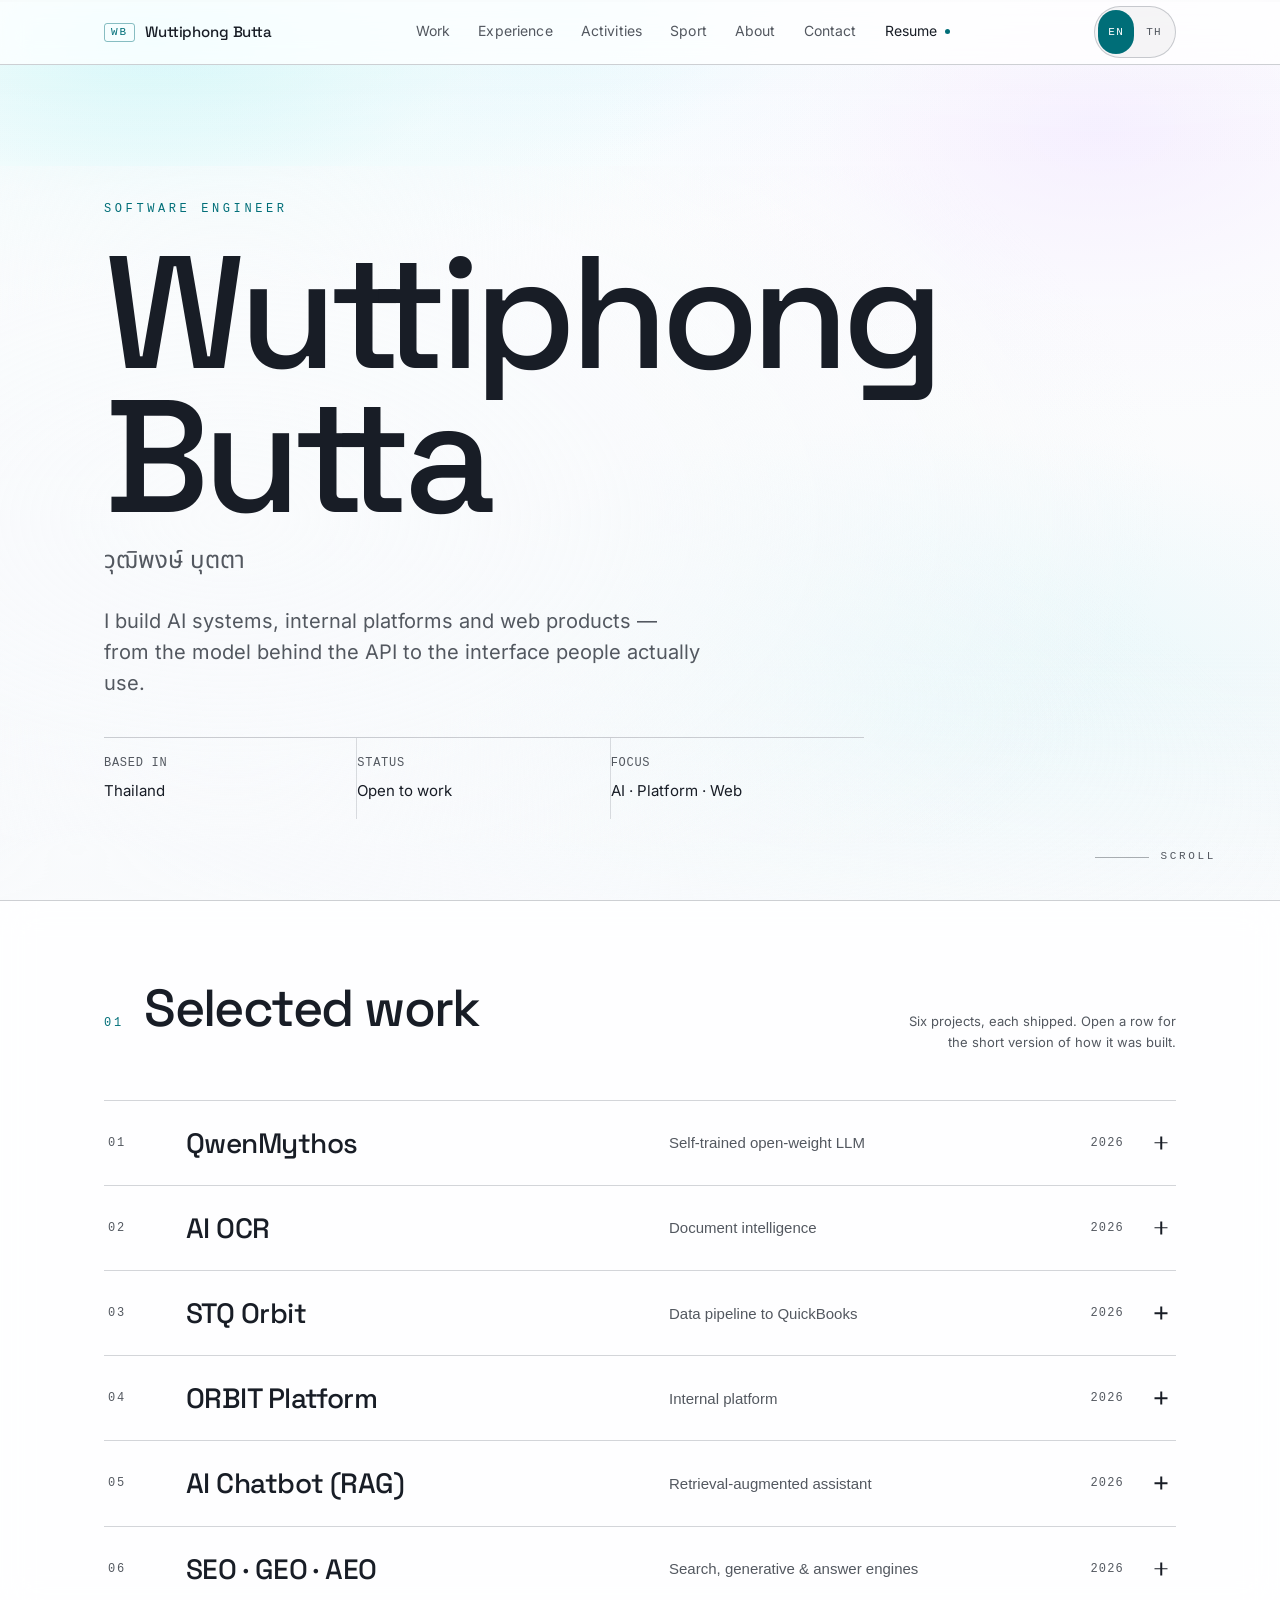
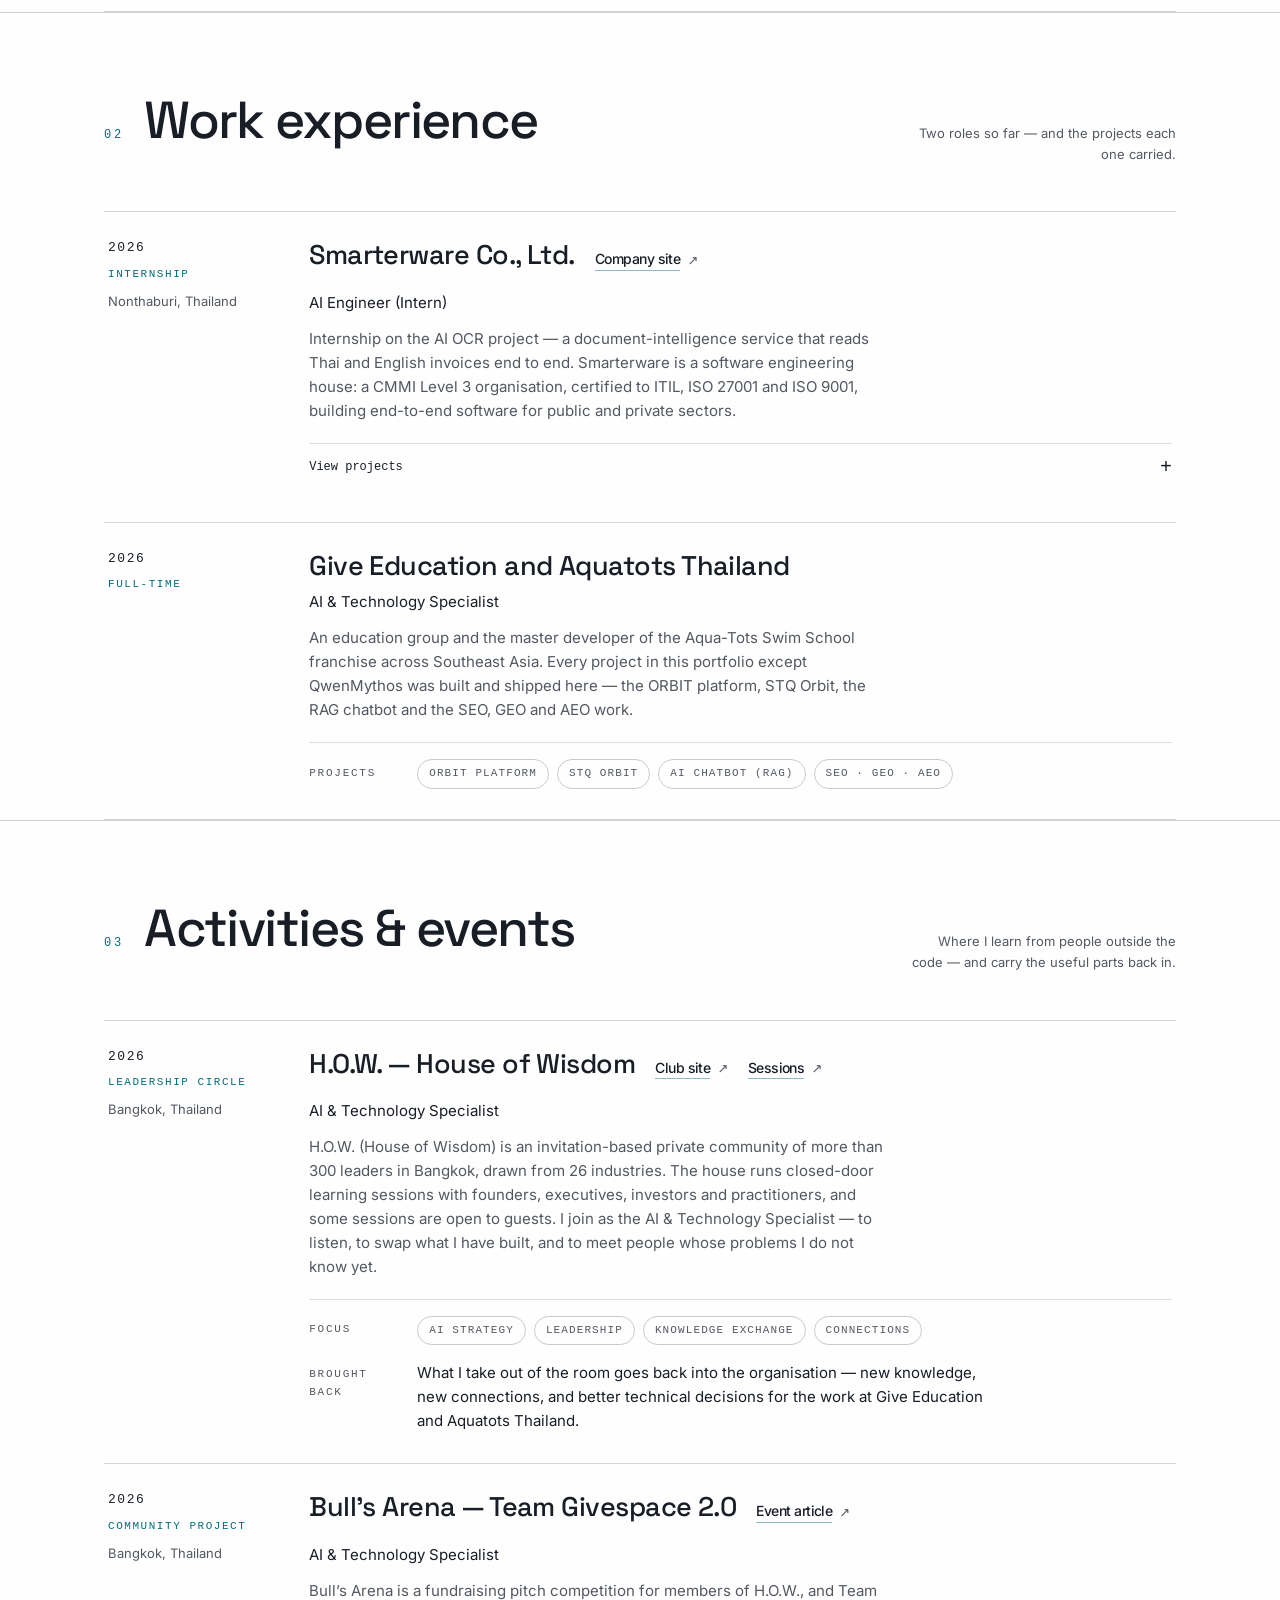
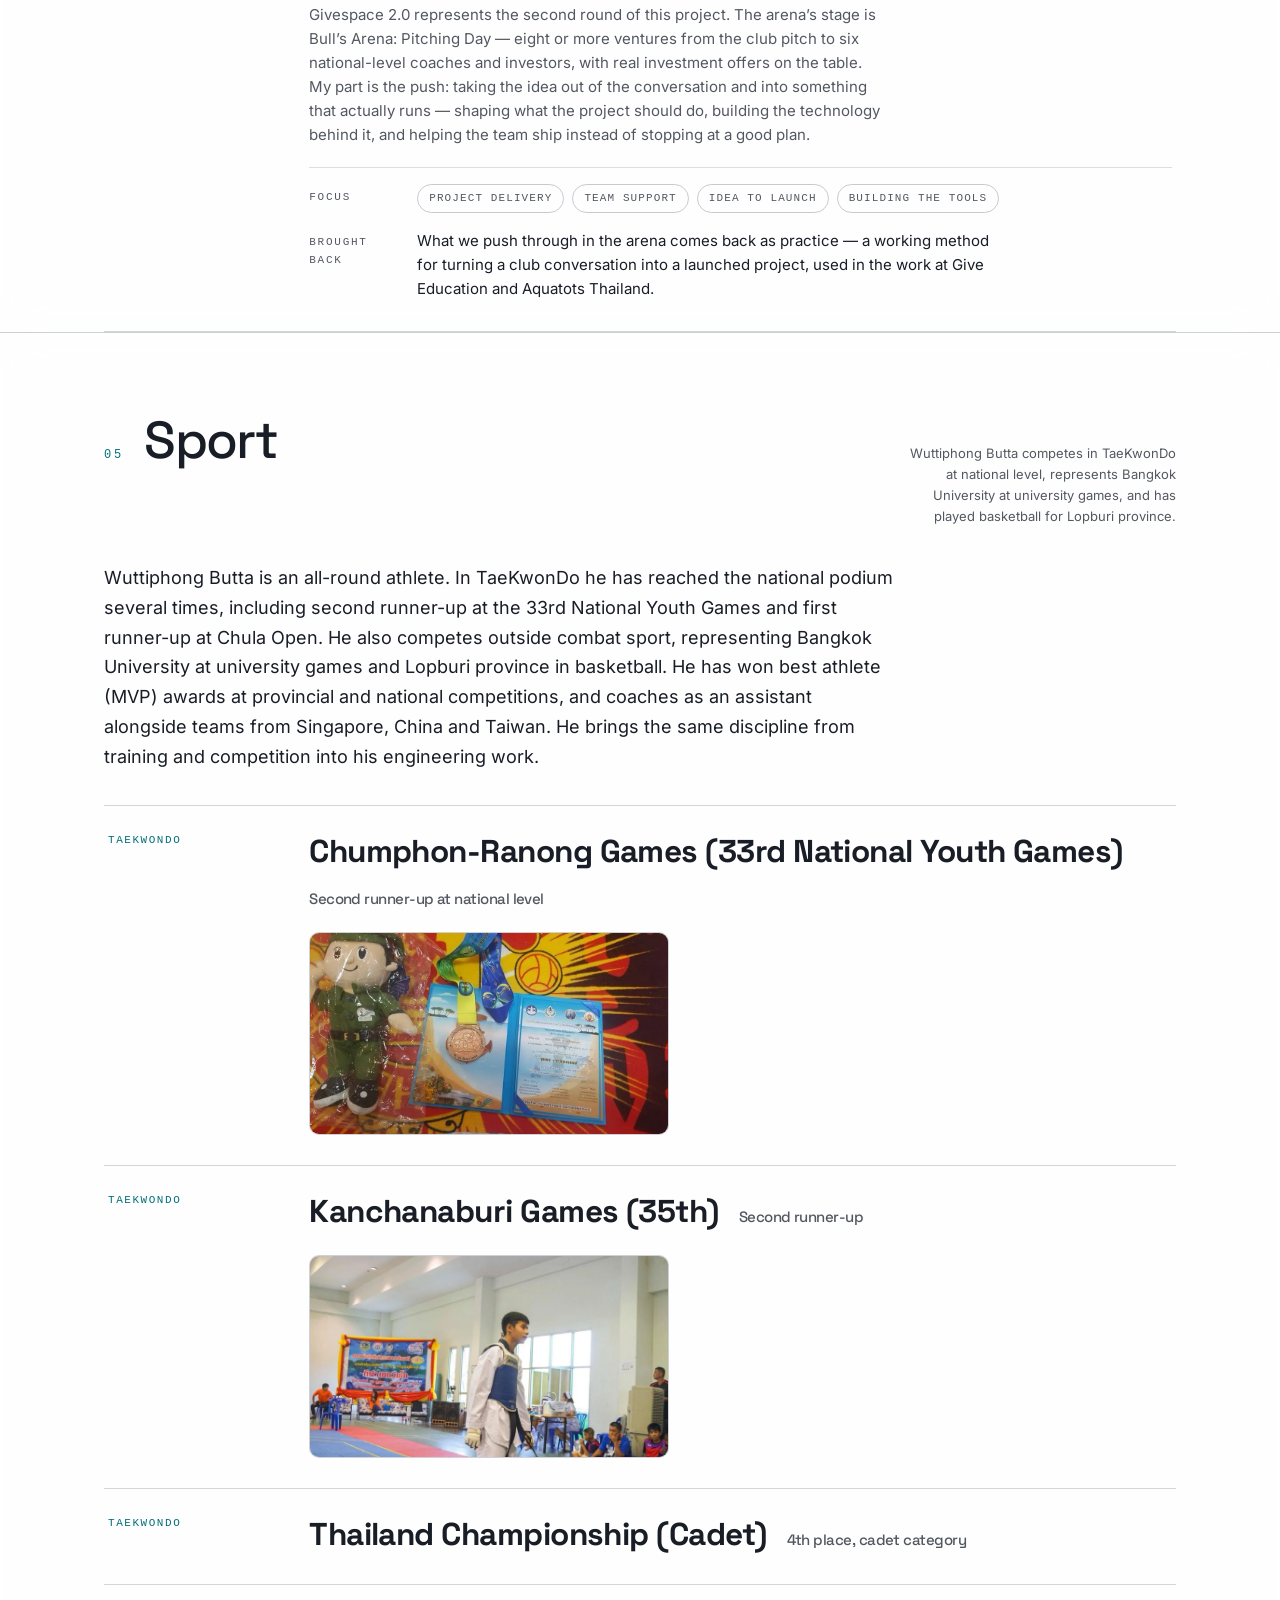
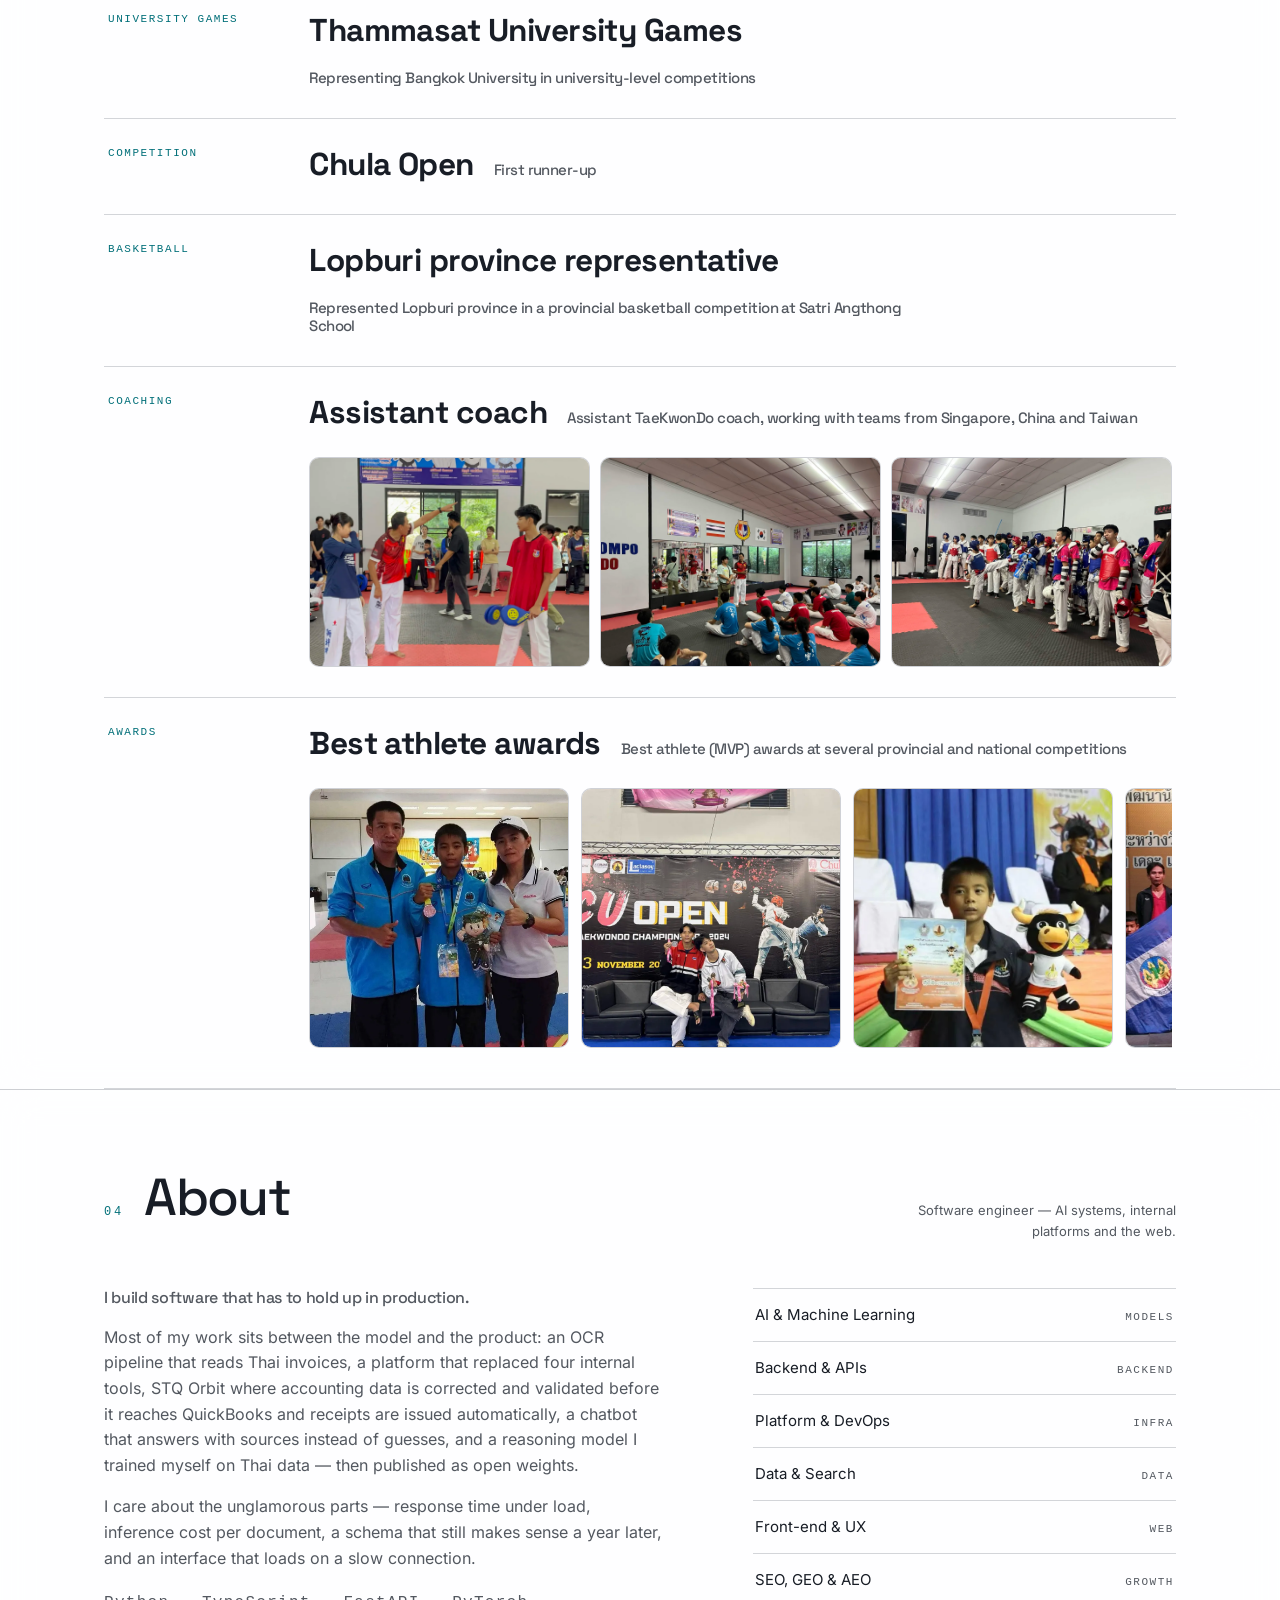
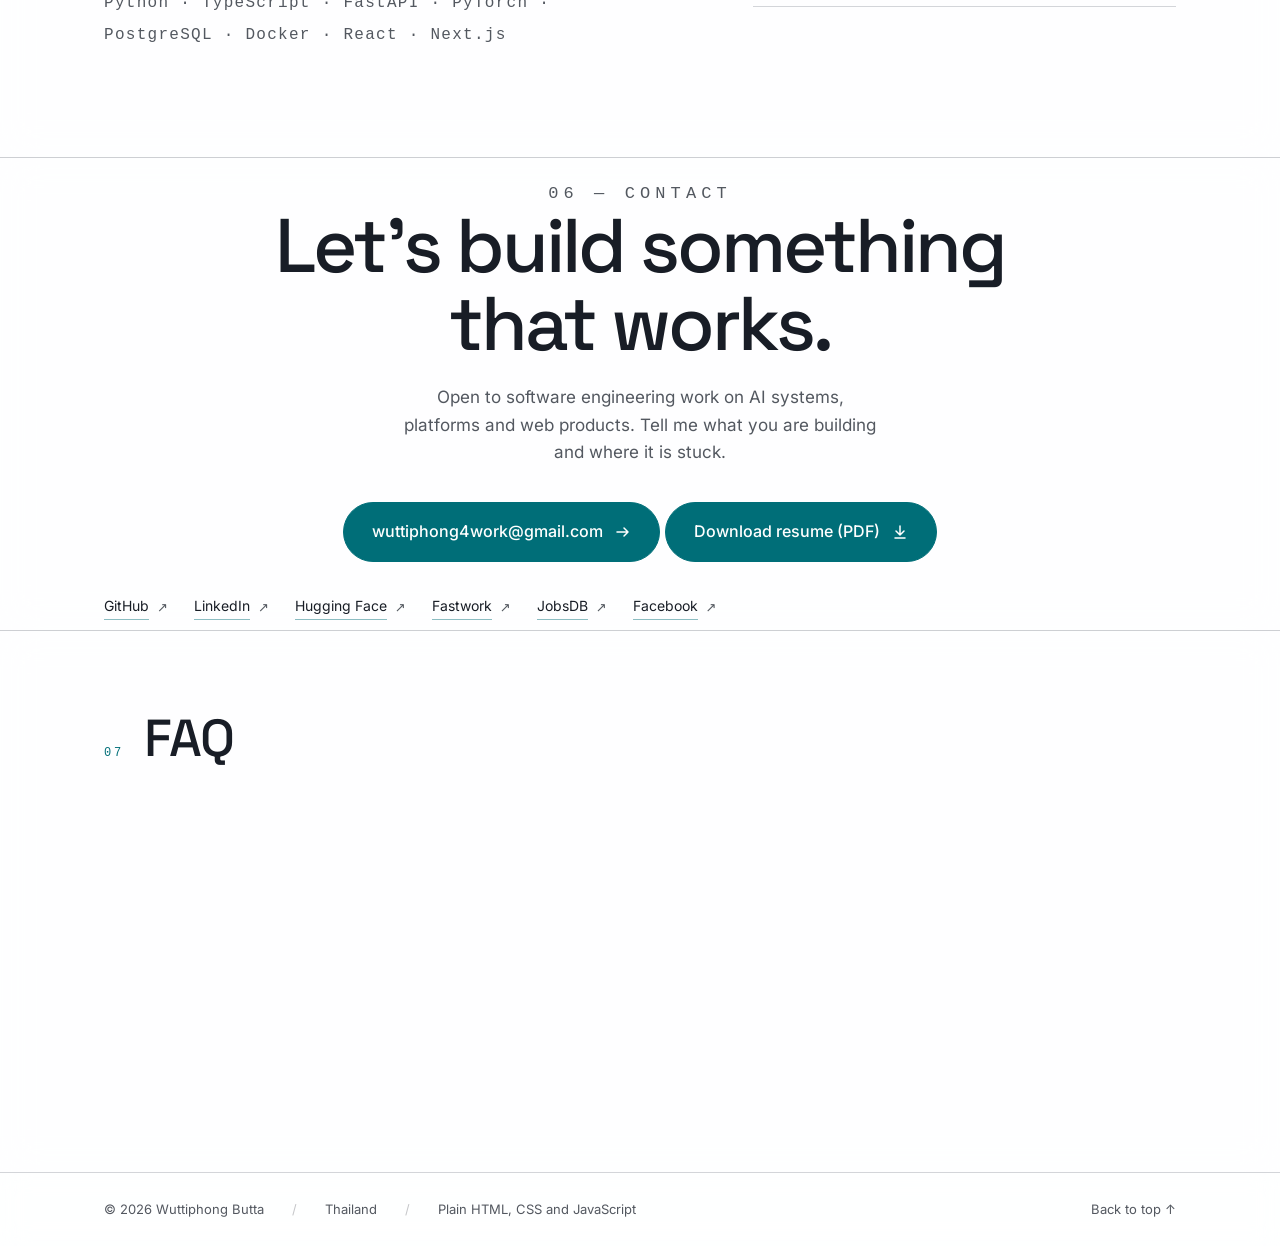
==== commit 1edae6bc: "Add SEO/GEO/AEO, Thai name, FAQ, resume, Smarterware photos - Thai name in hero, title, meta and Per" ====
--- a/index.html
+++ b/index.html
@@ -3,26 +3,29 @@
 <head>
 <meta charset="utf-8" />
 <meta name="viewport" content="width=device-width, initial-scale=1" />
-<title>Wuttiphong Butta — Software Engineer</title>
-<meta name="description" content="Portfolio of Wuttiphong Butta — AI systems, a self-trained open-weights LLM, an accounting pipeline that corrects and validates data before QuickBooks and issues receipts automatically, RAG chatbots and search visibility work across SEO, GEO and AEO." />
+<title>Wuttiphong Butta (วุฒิพงษ์ บุตตา) | Software Engineer</title>
+<meta name="description" content="Wuttiphong Butta (วุฒิพงษ์ บุตตา), software engineer in Thailand. Builds AI OCR, an open-weights LLM, RAG chatbots, accounting automation for QuickBooks, and SEO, GEO and AEO work. วุฒิพงษ์ บุตตา วิศวกรซอฟต์แวร์และวิศวกร AI" />
 <meta name="author" content="Wuttiphong Butta" />
 <meta name="robots" content="index, follow, max-image-preview:large" />
 <meta name="theme-color" content="#f9fafc" />
 <meta name="color-scheme" content="light" />
 <meta property="og:type" content="profile" />
 <meta property="og:site_name" content="Wuttiphong Butta" />
-<meta property="og:title" content="Wuttiphong Butta — Software Engineer" />
-<meta property="og:description" content="Portfolio of Wuttiphong Butta — AI systems, a self-trained open-weights LLM, an accounting pipeline that corrects and validates data before QuickBooks and issues receipts automatically, RAG chatbots and search visibility work across SEO, GEO and AEO." />
+<meta property="og:title" content="Wuttiphong Butta (วุฒิพงษ์ บุตตา) | Software Engineer" />
+<meta property="og:description" content="Wuttiphong Butta (วุฒิพงษ์ บุตตา), software engineer in Thailand. Builds AI OCR, an open-weights LLM, RAG chatbots, accounting automation for QuickBooks, and SEO, GEO and AEO work. วุฒิพงษ์ บุตตา วิศวกรซอฟต์แวร์และวิศวกร AI" />
 <meta property="og:locale" content="en_US" />
 <meta property="og:locale:alternate" content="th_TH" />
 <meta name="twitter:card" content="summary" />
-<meta name="twitter:title" content="Wuttiphong Butta — Software Engineer" />
-<meta name="twitter:description" content="Portfolio of Wuttiphong Butta — AI systems, a self-trained open-weights LLM, an accounting pipeline that corrects and validates data before QuickBooks and issues receipts automatically, RAG chatbots and search visibility work across SEO, GEO and AEO." />
+<meta name="twitter:title" content="Wuttiphong Butta (วุฒิพงษ์ บุตตา) | Software Engineer" />
+<meta name="twitter:description" content="Wuttiphong Butta (วุฒิพงษ์ บุตตา), software engineer in Thailand. Builds AI OCR, an open-weights LLM, RAG chatbots, accounting automation for QuickBooks, and SEO, GEO and AEO work. วุฒิพงษ์ บุตตา วิศวกรซอฟต์แวร์และวิศวกร AI" />
 <script type="application/ld+json">
 {
 "@context": "https://schema.org",
 "@type": "Person",
 "name": "Wuttiphong Butta",
+"alternateName": ["วุฒิพงษ์ บุตตา", "Wuttiphong"],
+"nationality": "Thai",
+"alumniOf": {"@type": "CollegeOrUniversity", "name": "Bangkok University"},
 "jobTitle": "Software Engineer",
   "description": "Software engineer working on AI systems, open-weights LLM training, an accounting pipeline that corrects and validates data before QuickBooks and issues receipts automatically, RAG chatbots and search visibility work across SEO, GEO and AEO.",
   "knowsAbout": [
@@ -53,7 +56,12 @@
     }
   ],
   "sameAs": [
-  "https://huggingface.co/Wuttiphong23"
+  "https://huggingface.co/Wuttiphong23",
+  "https://github.com/WinnerX36",
+  "https://www.linkedin.com/in/wuttiphong-butta",
+  "https://fastwork.com/th/user/wuttiphongbutta",
+  "https://th.jobsdb.com/th/profiles/wuttiphong-butta-jYYnBVmPZr",
+  "https://www.facebook.com/wuttiphong.butta.2024/"
 ],
   "memberOf": {
     "@type": "Organization",
@@ -87,6 +95,7 @@
       <a href="#sports" data-od-id="nav-sports" data-i18n="nav.sports">Sport</a>
       <a href="#about" data-od-id="nav-about" data-i18n="nav.about">About</a>
       <a href="#contact" data-od-id="nav-contact" data-i18n="nav.contact">Contact</a>
+      <a href="assets/Resume_WuttiphongButta.pdf" target="_blank" rel="noopener" data-od-id="nav-resume" data-i18n="nav.resume">Resume</a>
     </nav>
     <div class="nav-tools">
       <div class="lang" role="group" aria-label="Language" data-i18n-aria="nav.language" data-od-id="lang-switch">
@@ -105,6 +114,7 @@
     <div class="wrap hero-inner">
       <p class="kicker" data-reveal style="--d:80ms" data-i18n="hero.kicker">Software Engineer</p>
       <h1 data-reveal style="--d:160ms">Wuttiphong<br />Butta</h1>
+      <p class="name-th" lang="th" data-reveal style="--d:200ms">วุฒิพงษ์ บุตตา</p>
       <p class="sub" data-reveal style="--d:240ms" data-i18n="hero.sub">I build AI systems, internal platforms and web products — from the model behind the API to the interface people actually use.</p>
       <ul class="hero-meta" data-reveal style="--d:320ms">
         <li><span data-i18n="hero.based">Based in</span><b data-i18n="hero.city">Thailand</b></li>
@@ -204,6 +214,14 @@
               <div><dt data-i18n="work.outcome">Outcome</dt><dd data-i18n="item.orbit.outcome">One internal platform replacing four separate tools and one login</dd></div>
             </dl>
             <div class="work-tags"><span data-i18n="item.orbit.t1">TypeScript</span><span data-i18n="item.orbit.t2">Kubernetes</span><span data-i18n="item.orbit.t3">PostgreSQL</span></div>
+            <div class="work-links">
+              <span class="work-links-label" data-i18n="work.links">Links</span>
+              <div class="work-links-list">
+                <a class="work-link" href="https://youtu.be/Roqlzw3cLno" target="_blank" rel="noopener noreferrer" data-od-id="work-link-orbit-video" data-i18n-aria="item.orbit.linkVideoAria">
+                  <span class="work-link-text" data-i18n="item.orbit.linkVideo">Demo video</span><span class="work-link-arrow" aria-hidden="true">&#8599;</span>
+                </a>
+              </div>
+            </div>
           </div></div></div>
         </article>
 
@@ -270,12 +288,22 @@
             </h3>
             <p class="exp-role" data-i18n="exp.smarterware.role">AI Engineer (Intern)</p>
             <p class="exp-desc" data-i18n="exp.smarterware.desc">Internship on the AI OCR project — a document-intelligence service that reads Thai and English invoices end to end. Smarterware is a software engineering house: a CMMI Level 3 organisation, certified to ITIL, ISO 27001 and ISO 9001, building end-to-end software for public and private sectors.</p>
-            <div class="exp-projects">
-              <span class="exp-projects-label" data-i18n="exp.projects">Projects</span>
-              <div class="exp-projects-list">
-                <span data-i18n="item.aiOcr.title">AI OCR</span>
+            <details class="exp-project-details">
+              <summary class="exp-project-summary"><span data-i18n="exp.viewProjects">View projects</span></summary>
+              <div class="exp-projects">
+                <span class="exp-projects-label" data-i18n="exp.projects">Projects</span>
+                <div class="exp-projects-list">
+                  <span data-i18n="item.aiOcr.title">AI OCR</span>
+                </div>
               </div>
-            </div>
+              <div class="sport-media sport-media--strip exp-project-photo" role="region" tabindex="0" aria-label="รูปภาพการฝึกงานที่ Smarterware — เลื่อนหรือปัดเพื่อดูรูปถัดไป">
+                <img src="assets/img/smarterware-team.webp" alt="ทีมงานและนักศึกษาฝึกงานถ่ายภาพร่วมกันพร้อมป้าย SMARTERWARE" width="2048" height="1536" loading="lazy" decoding="async">
+                <img src="assets/img/smarterware-3.webp" alt="นักศึกษาฝึกงานถือเกียรติบัตรถ่ายภาพร่วมกับทีมงาน Smarterware" width="1477" height="1108" loading="lazy" decoding="async">
+                <img src="assets/img/smarterware-2.webp" alt="รับเกียรติบัตรจบการฝึกงานจากผู้บริหาร Smarterware" width="1477" height="1108" loading="lazy" decoding="async">
+                <img src="assets/img/smarterware-1.webp" alt="แล็ปท็อปเปิดเอกสารใบแจ้งหนี้ระหว่างประชุมทีมโปรเจกต์ AI OCR" width="959" height="1280" loading="lazy" decoding="async">
+                <img src="assets/img/smarterware-4.webp" alt="หน้าจอแล็ปท็อปแสดงผลการเทรนโมเดล AI OCR" width="959" height="1280" loading="lazy" decoding="async">
+              </div>
+            </details>
           </div>
         </li>
 
@@ -358,7 +386,7 @@
               </a>
             </h3>
             <p class="act-role" data-i18n="act.bulls.role">AI & Technology Specialist</p>
-            <p class="act-desc" data-i18n="act.bulls.desc">Bull&rsquo;s Arena is the project team I push forward inside the H.O.W. house, and Givespace 2.0 is its second round. Its stage is Bull&rsquo;s Arena: Pitching Day — eight ventures from the house pitch to six national-level coaches and investors, with real investment offers on the table. My part is the push: taking the idea out of the conversation and into something that actually runs — shaping what the project should do, building the technology behind it, and helping the team ship instead of stopping at a good plan.</p>
+            <p class="act-desc" data-i18n="act.bulls.desc">Bull&rsquo;s Arena is a fundraising pitch competition for members of H.O.W., and Team Givespace 2.0 represents the second round of this project. The arena&rsquo;s stage is Bull&rsquo;s Arena: Pitching Day — eight or more ventures from the club pitch to six national-level coaches and investors, with real investment offers on the table. My part is the push: taking the idea out of the conversation and into something that actually runs — shaping what the project should do, building the technology behind it, and helping the team ship instead of stopping at a good plan.</p>
             <div class="act-detail">
               <span class="act-detail-label" data-i18n="act.focus">Focus</span>
               <div class="act-focus-list">
@@ -372,32 +400,6 @@
             </div>
           </div>
         </li>
-
-        <li class="act-item" data-reveal style="--d:240ms" data-od-id="act-sports">
-          <div class="act-meta">
-            <span class="act-period" data-i18n="act.sports.period">2026</span>
-            <span class="act-type" data-i18n="act.sports.type">Sports & athletics</span>
-            <span class="act-place" data-i18n="act.sports.place">Thailand</span>
-          </div>
-          <div class="act-main">
-            <h3 class="act-name">
-              <span data-i18n="act.sports.name">Sports & athletics achievements</span>
-            </h3>
-            <p class="act-role" data-i18n="act.sports.role">AI & Technology Specialist</p>
-            <p class="act-desc" data-i18n="act.sports.desc">National-level TaeKwonDo competitions, university games, and representing province in basketball and village-level events.</p>
-            <div class="act-detail">
-              <span class="act-detail-label" data-i18n="act.focus">Focus</span>
-              <div class="act-focus-list">
-                <span data-i18n="act.sports.f1">TaeKwonDo — Chumporn-Ranong Youth Games (33rd National, Runner-up 2nd place)</span>
-                <span data-i18n="act.sports.f2">TaeKwonDo — Kanchanaburi Games (35th, Runner-up 2nd)</span>
-                <span data-i18n="act.sports.f3">TaeKwonDo — Thailand Championship (Cadet category, 4th place)</span>
-                <span data-i18n="act.sports.f4">TaeKwonDo — University games & province representative</span>
-              </div>
-              <span class="act-detail-label" data-i18n="act.bringBack">Brought back</span>
-              <p class="act-back" data-i18n="act.sports.back">Sports discipline has strengthened focus, resilience and teamwork — skills carried into every technical project.</p>
-            </div>
-          </div>
-        </li>
       </ul>
     </div>
   </section>
@@ -407,18 +409,18 @@
       <div class="section-head" data-reveal>
         <span class="num">05</span>
         <h2 data-i18n="sports.title">Sport</h2>
-        <p class="hint" data-i18n="sports.hint">National-level TaeKwonDo competitions, university games, and representing province in basketball and village-level events.</p>
-      </div>
+        <p class="hint" data-i18n="sports.hint">Wuttiphong Butta competes in TaeKwonDo at national level, represents Bangkok University at university games, and has played basketball for Lopburi province.</p>
+      </div>
+      <p class="sport-intro" data-reveal style="--d:60ms" data-i18n="sports.intro">Wuttiphong Butta is an all-round athlete. In TaeKwonDo he has reached the national podium several times, including second runner-up at the 33rd National Youth Games and first runner-up at Chula Open. He also competes outside combat sport, representing Bangkok University at university games and Lopburi province in basketball. He has won best athlete (MVP) awards at provincial and national competitions, and coaches as an assistant alongside teams from Singapore, China and Taiwan. He brings the same discipline from training and competition into his engineering work.</p>
 
       <ul class="sport-list">
         <li class="sport-item" data-reveal style="--d:80ms">
           <div class="sport-meta">
-            <span class="sport-period" data-i18n="sports.period1">2026</span>
             <span class="sport-type" data-i18n="sports.type1">TaeKwonDo</span>
           </div>
           <div class="sport-main">
-            <h3 class="sport-name" data-i18n="sports.name1">Chumporn-Ranong Youth Games (33rd National)</h3>
-            <p class="sport-desc" data-i18n="sports.desc1">Runner-up 2nd place at national level</p>
+            <h3 class="sport-name" data-i18n="sports.name1">Chumphon-Ranong Games (33rd National Youth Games)</h3>
+            <p class="sport-desc" data-i18n="sports.desc1">Second runner-up at national level</p>
             <figure class="sport-media sport-media--single">
               <img src="assets/img/sports/chumporn-ranong-33rd.webp" alt="เหรียญรางวัลและเกียรติบัตรเทควันโด กีฬาเยาวชนแห่งชาติ ครั้งที่ 33 ชุมพร-ระนอง" loading="lazy" decoding="async">
             </figure>
@@ -427,12 +429,11 @@
 
         <li class="sport-item" data-reveal style="--d:160ms">
           <div class="sport-meta">
-            <span class="sport-period" data-i18n="sports.period2">2026</span>
             <span class="sport-type" data-i18n="sports.type2">TaeKwonDo</span>
           </div>
           <div class="sport-main">
             <h3 class="sport-name" data-i18n="sports.name2">Kanchanaburi Games (35th)</h3>
-            <p class="sport-desc" data-i18n="sports.desc2">Runner-up 2nd place</p>
+            <p class="sport-desc" data-i18n="sports.desc2">Second runner-up</p>
             <figure class="sport-media sport-media--single">
               <img src="assets/img/sports/kanchanaburi-35th.webp" alt="นักกีฬาเทควันโดในชุดป้องกันยืนบนสนามแข่ง กาญจนบุรีเกมส์ ครั้งที่ 35" loading="lazy" decoding="async">
             </figure>
@@ -441,7 +442,6 @@
 
         <li class="sport-item" data-reveal style="--d:240ms">
           <div class="sport-meta">
-            <span class="sport-period" data-i18n="sports.period3">2026</span>
             <span class="sport-type" data-i18n="sports.type3">TaeKwonDo</span>
           </div>
           <div class="sport-main">
@@ -452,34 +452,41 @@
 
         <li class="sport-item" data-reveal style="--d:320ms">
           <div class="sport-meta">
-            <span class="sport-period" data-i18n="sports.period4">2026</span>
             <span class="sport-type" data-i18n="sports.type4">University games</span>
           </div>
           <div class="sport-main">
-            <h3 class="sport-name" data-i18n="sports.name4">University games Thammasat</h3>
+            <h3 class="sport-name" data-i18n="sports.name4">Thammasat University Games</h3>
             <p class="sport-desc" data-i18n="sports.desc4">Representing Bangkok University in university-level competitions</p>
           </div>
         </li>
 
+        <li class="sport-item" data-reveal style="--d:360ms">
+          <div class="sport-meta">
+            <span class="sport-type" data-i18n="sports.typeChula">Competition</span>
+          </div>
+          <div class="sport-main">
+            <h3 class="sport-name" data-i18n="sports.nameChula">Chula Open</h3>
+            <p class="sport-desc" data-i18n="sports.descChula">First runner-up</p>
+          </div>
+        </li>
+
         <li class="sport-item" data-reveal style="--d:400ms">
           <div class="sport-meta">
-            <span class="sport-period" data-i18n="sports.period5">2026</span>
             <span class="sport-type" data-i18n="sports.type5">Basketball</span>
           </div>
           <div class="sport-main">
-            <h3 class="sport-name" data-i18n="sports.name5">Provincial representative</h3>
-            <p class="sport-desc" data-i18n="sports.desc5">Lpai province at village-level basketball events</p>
+            <h3 class="sport-name" data-i18n="sports.name5">Lopburi province representative</h3>
+            <p class="sport-desc" data-i18n="sports.desc5">Represented Lopburi province in a provincial basketball competition at Satri Angthong School</p>
           </div>
         </li>
 
         <li class="sport-item" data-reveal style="--d:1040ms">
           <div class="sport-meta">
-            <span class="sport-period" data-i18n="sports.period13">2026</span>
             <span class="sport-type" data-i18n="sports.type13">Coaching</span>
           </div>
           <div class="sport-main">
             <h3 class="sport-name" data-i18n="sports.name13">Assistant coach</h3>
-            <p class="sport-desc" data-i18n="sports.desc13">Assistant coach with teams from Singapore, China, and Taiwan</p>
+            <p class="sport-desc" data-i18n="sports.desc13">Assistant TaeKwonDo coach, working with teams from Singapore, China and Taiwan</p>
             <div class="sport-media">
               <img src="assets/img/sports/coaching-role-1.webp" alt="ฝึกซ้อมเทควันโดกับทีมจากต่างประเทศ — ผู้ฝึกสอนให้จังหวะการเตะ" loading="lazy" decoding="async">
               <img src="assets/img/sports/coaching-role-2.webp" alt="บรรยายและให้คำแนะนำนักกีฬาในโรงยิมเทควันโด" loading="lazy" decoding="async">
@@ -490,12 +497,11 @@
 
         <li class="sport-item" data-reveal style="--d:1200ms">
           <div class="sport-meta">
-            <span class="sport-period" data-i18n="sports.period15">2026</span>
             <span class="sport-type" data-i18n="sports.type15">Awards</span>
           </div>
           <div class="sport-main">
             <h3 class="sport-name" data-i18n="sports.name15">Best athlete awards</h3>
-            <p class="sport-desc" data-i18n="sports.desc15">Best-athlete / MVP honours across several provincial and national competitions</p>
+            <p class="sport-desc" data-i18n="sports.desc15">Best athlete (MVP) awards at several provincial and national competitions</p>
             <div class="sport-media sport-media--strip" role="region" tabindex="0" aria-label="รูปภาพรางวัลนักกีฬาดีเด่น — เลื่อนหรือปัดเพื่อดูรูปถัดไป">
               <img src="assets/img/sports/best-athlete-1.webp" alt="นักกีฬาดีเด่นถือเหรียญรางวัลและมาสคอต ถ่ายคู่กับผู้ฝึกสอน" loading="lazy" decoding="async">
               <img src="assets/img/sports/best-athlete-2.webp" alt="นักกีฬาสองคนถือเหรียญและถ้วยรางวัลหน้างาน CU Open Taekwondo Championship 2024" loading="lazy" decoding="async">
@@ -503,6 +509,8 @@
               <img src="assets/img/sports/best-athlete-4.webp" alt="นักกีฬาและผู้ฝึกสอนถ่ายภาพหมู่บนเวทีโครงการ Sports Hero ประจำปี 2560" loading="lazy" decoding="async">
               <img src="assets/img/sports/best-athlete-5.webp" alt="พิธีมอบเหรียญรางวัลบนแท่นรับรางวัลในการแข่งขันเทควันโด" loading="lazy" decoding="async">
               <img src="assets/img/sports/best-athlete-6.webp" alt="การแข่งขันเทควันโดช่วงต่อสู้จริงบนสนาม" loading="lazy" decoding="async">
+              <img src="assets/img/sports/best-athlete-7.webp" alt="นักกีฬาเทควันโดสวมหมวกและเกราะสีน้ำเงินขณะออกท่าเตะ" loading="lazy" decoding="async">
+              <img src="assets/img/sports/best-athlete-8.webp" alt="นักกีฬาและทีมงานถ่ายภาพหมู่พร้อมเกียรติบัตรหน้าเวทีการแข่งขัน KTK" loading="lazy" decoding="async">
             </div>
           </div>
         </li>
@@ -540,14 +548,60 @@
 
   <section class="panel contact" id="contact" data-od-id="contact-section">
     <div class="wrap">
-      <p class="kicker" data-reveal data-i18n="contact.kicker">05 — Contact</p>
+      <p class="kicker" data-reveal data-i18n="contact.kicker">06 — Contact</p>
       <h2 data-reveal style="--d:80ms" data-i18n="contact.title">Let’s build something that works.</h2>
       <p data-reveal style="--d:160ms" data-i18n="contact.body">Open to software engineering work on AI systems, platforms and web products. Tell me what you are building and where it is stuck.</p>
       <a class="btn" href="mailto:wuttiphong4work@gmail.com" data-od-id="contact-cta" data-reveal style="--d:240ms">
         wuttiphong4work@gmail.com
         <svg viewBox="0 0 16 16" fill="none" aria-hidden="true"><path d="M2 8h11M9 4l4 4-4 4" stroke="currentColor" stroke-width="1.5" stroke-linecap="round" stroke-linejoin="round"/></svg>
       </a>
-      <p class="contact-note" data-reveal style="--d:320ms" data-i18n="contact.note">Outcome copy for AI OCR, ORBIT, AI Chatbot (RAG) and SEO is still sample — edit assets/js/i18n.js to make it yours</p>
+      <a class="btn" href="assets/Resume_WuttiphongButta.pdf" target="_blank" rel="noopener" data-od-id="contact-resume" data-reveal style="--d:280ms">
+        <span data-i18n="contact.resume">Download resume (PDF)</span>
+        <svg viewBox="0 0 16 16" fill="none" aria-hidden="true"><path d="M8 2v9M4 7l4 4 4-4M3 14h10" stroke="currentColor" stroke-width="1.5" stroke-linecap="round" stroke-linejoin="round"/></svg>
+      </a>
+      <nav class="work-links-list contact-profiles" aria-label="Profiles · โปรไฟล์ของ วุฒิพงษ์ บุตตา" data-reveal style="--d:300ms">
+        <a class="work-link" href="https://github.com/WinnerX36" target="_blank" rel="noopener noreferrer me"><span class="work-link-text">GitHub</span><span class="work-link-arrow" aria-hidden="true">&#8599;</span></a>
+        <a class="work-link" href="https://www.linkedin.com/in/wuttiphong-butta" target="_blank" rel="noopener noreferrer me"><span class="work-link-text">LinkedIn</span><span class="work-link-arrow" aria-hidden="true">&#8599;</span></a>
+        <a class="work-link" href="https://huggingface.co/Wuttiphong23" target="_blank" rel="noopener noreferrer me"><span class="work-link-text">Hugging Face</span><span class="work-link-arrow" aria-hidden="true">&#8599;</span></a>
+        <a class="work-link" href="https://fastwork.com/th/user/wuttiphongbutta" target="_blank" rel="noopener noreferrer me"><span class="work-link-text">Fastwork</span><span class="work-link-arrow" aria-hidden="true">&#8599;</span></a>
+        <a class="work-link" href="https://th.jobsdb.com/th/profiles/wuttiphong-butta-jYYnBVmPZr" target="_blank" rel="noopener noreferrer me"><span class="work-link-text">JobsDB</span><span class="work-link-arrow" aria-hidden="true">&#8599;</span></a>
+        <a class="work-link" href="https://www.facebook.com/wuttiphong.butta.2024/" target="_blank" rel="noopener noreferrer me"><span class="work-link-text">Facebook</span><span class="work-link-arrow" aria-hidden="true">&#8599;</span></a>
+      </nav>
+    </div>
+  </section>
+
+  <section class="panel" id="faq" data-od-id="faq-section">
+    <div class="wrap">
+      <div class="section-head" data-reveal>
+        <span class="num">07</span>
+        <h2 data-i18n="faq.title">FAQ</h2>
+      </div>
+      <div class="faq-list" data-reveal style="--d:80ms">
+        <details class="faq-item">
+          <summary data-i18n="faq.q1">Who is Wuttiphong Butta?</summary>
+          <p data-i18n="faq.a1">Wuttiphong Butta (วุฒิพงษ์ บุตตา) is a Thai software engineer. He graduated in Computer Science from Bangkok University in 2026 and works as AI &amp; Technology Specialist at Give Education and Aquatots Thailand.</p>
+        </details>
+        <details class="faq-item">
+          <summary data-i18n="faq.q2">What does Wuttiphong Butta build?</summary>
+          <p data-i18n="faq.a2">AI systems and web products that run in production: an AI OCR pipeline for Thai and English invoices, the ORBIT internal platform, STQ Orbit for QuickBooks accounting data, a RAG chatbot that answers with sources, and the open-weights model qwenmythos.</p>
+        </details>
+        <details class="faq-item">
+          <summary data-i18n="faq.q3">What did he do at Smarterware?</summary>
+          <p data-i18n="faq.a3">He was an AI Engineer intern at Smarterware Co., Ltd. from January to May 2026. He fine-tuned Typhoon OCR with LoRA adapters for the AI OCR project, reaching 98.88% text-extraction accuracy, and led QA and UAT for PEA Smart Plus.</p>
+        </details>
+        <details class="faq-item">
+          <summary data-i18n="faq.q4">What is qwenmythos?</summary>
+          <p data-i18n="faq.a4">qwenmythos is a 4B-parameter open-weights reasoning model that Wuttiphong trained with DoRA fine-tuning. The weights are on Hugging Face and run locally through Ollama or llama.cpp.</p>
+        </details>
+        <details class="faq-item">
+          <summary data-i18n="faq.q5">How can I contact Wuttiphong Butta?</summary>
+          <p data-i18n="faq.a5">Email wuttiphong4work@gmail.com. His resume is available as a PDF on this page.</p>
+        </details>
+        <details class="faq-item">
+          <summary data-i18n="faq.q6">What sports does Wuttiphong Butta compete in?</summary>
+          <p data-i18n="faq.a6">Wuttiphong Butta is a TaeKwonDo athlete. He placed second runner-up at the 33rd National Youth Games (Chumphon-Ranong Games) and the 35th Kanchanaburi Games, first runner-up at Chula Open, and 4th in the Thailand Championship cadet category. He has also represented Bangkok University at university games and Lopburi province in basketball.</p>
+        </details>
+      </div>
     </div>
   </section>
   </main>
--- a/assets/css/site.css
+++ b/assets/css/site.css
@@ -694,6 +694,34 @@
   padding:5px 11px;
 }
 
+.exp-project-details{ margin-top:20px; }
+.exp-project-summary{
+  display:flex;
+  align-items:center;
+  justify-content:space-between;
+  gap:16px;
+  padding:14px 0;
+  border-top:1px solid color-mix(in oklab, var(--border) 55%, transparent);
+  font-family:var(--font-mono);
+  font-size:12px;
+  color:var(--fg);
+  cursor:pointer;
+  list-style:none;
+}
+.exp-project-summary::-webkit-details-marker{ display:none; }
+.exp-project-summary::after{ content:'+'; font-size:20px; line-height:1; }
+.exp-project-details[open] > .exp-project-summary::after{ content:'−'; }
+.exp-project-summary:hover{ color:var(--accent); }
+.exp-project-summary:focus-visible{ outline:2px solid var(--accent); outline-offset:4px; }
+.exp-project-details > .exp-projects{ margin-top:0; }
+.exp-project-photo{ margin:20px 0 0; }
+.exp-project-photo img{
+  display:block;
+  width:100%;
+  height:auto;
+  border-radius:12px;
+}
+
 /* ---------- activities ---------- */
 
 .act-detail{
@@ -910,15 +938,6 @@
   transform:translateY(-1px);
 }
 .btn svg{ width:16px; height:16px; flex:none; }
-.contact-note{
-margin:22px 0 0;
-font-family:var(--font-mono);
-font-size:11px;
-letter-spacing:0.12em;
-text-transform:uppercase;
-color:var(--muted);
-}
-
 /* ---------- footer ---------- */
 
 footer{
@@ -1077,3 +1096,23 @@
 html[lang="th"] :is(h1,h2,h3,p,li,dd,dt,span,a){ overflow-wrap:break-word; }
 html[lang="th"] .cap-list em{ overflow-wrap:anywhere; }
 html[lang="th"] .tool-row{ letter-spacing:0.04em; }
+
+/* ---------- Thai name + FAQ ---------- */
+
+.name-th{
+  margin:12px 0 0;
+  font-size:clamp(18px, 2.2vw, 24px);
+  color:var(--muted, inherit);
+}
+.faq-list{ margin-top:32px; border-top:1px solid var(--border); }
+.faq-item{ border-bottom:1px solid var(--border); }
+.faq-item summary{
+  cursor:pointer;
+  padding:18px 0;
+  font-weight:500;
+}
+.faq-item summary:focus-visible{ outline:2px solid var(--accent); outline-offset:4px; }
+.faq-item p{ margin:0 0 18px; max-width:68ch; }
+.contact-profiles{ margin-top:24px; }
+.sport-intro{ margin:24px 0 0; max-width:72ch; font-size:clamp(16px, 1.6vw, 18px); line-height:1.65; }
+html[lang="th"] .sport-intro{ line-height:1.8; }
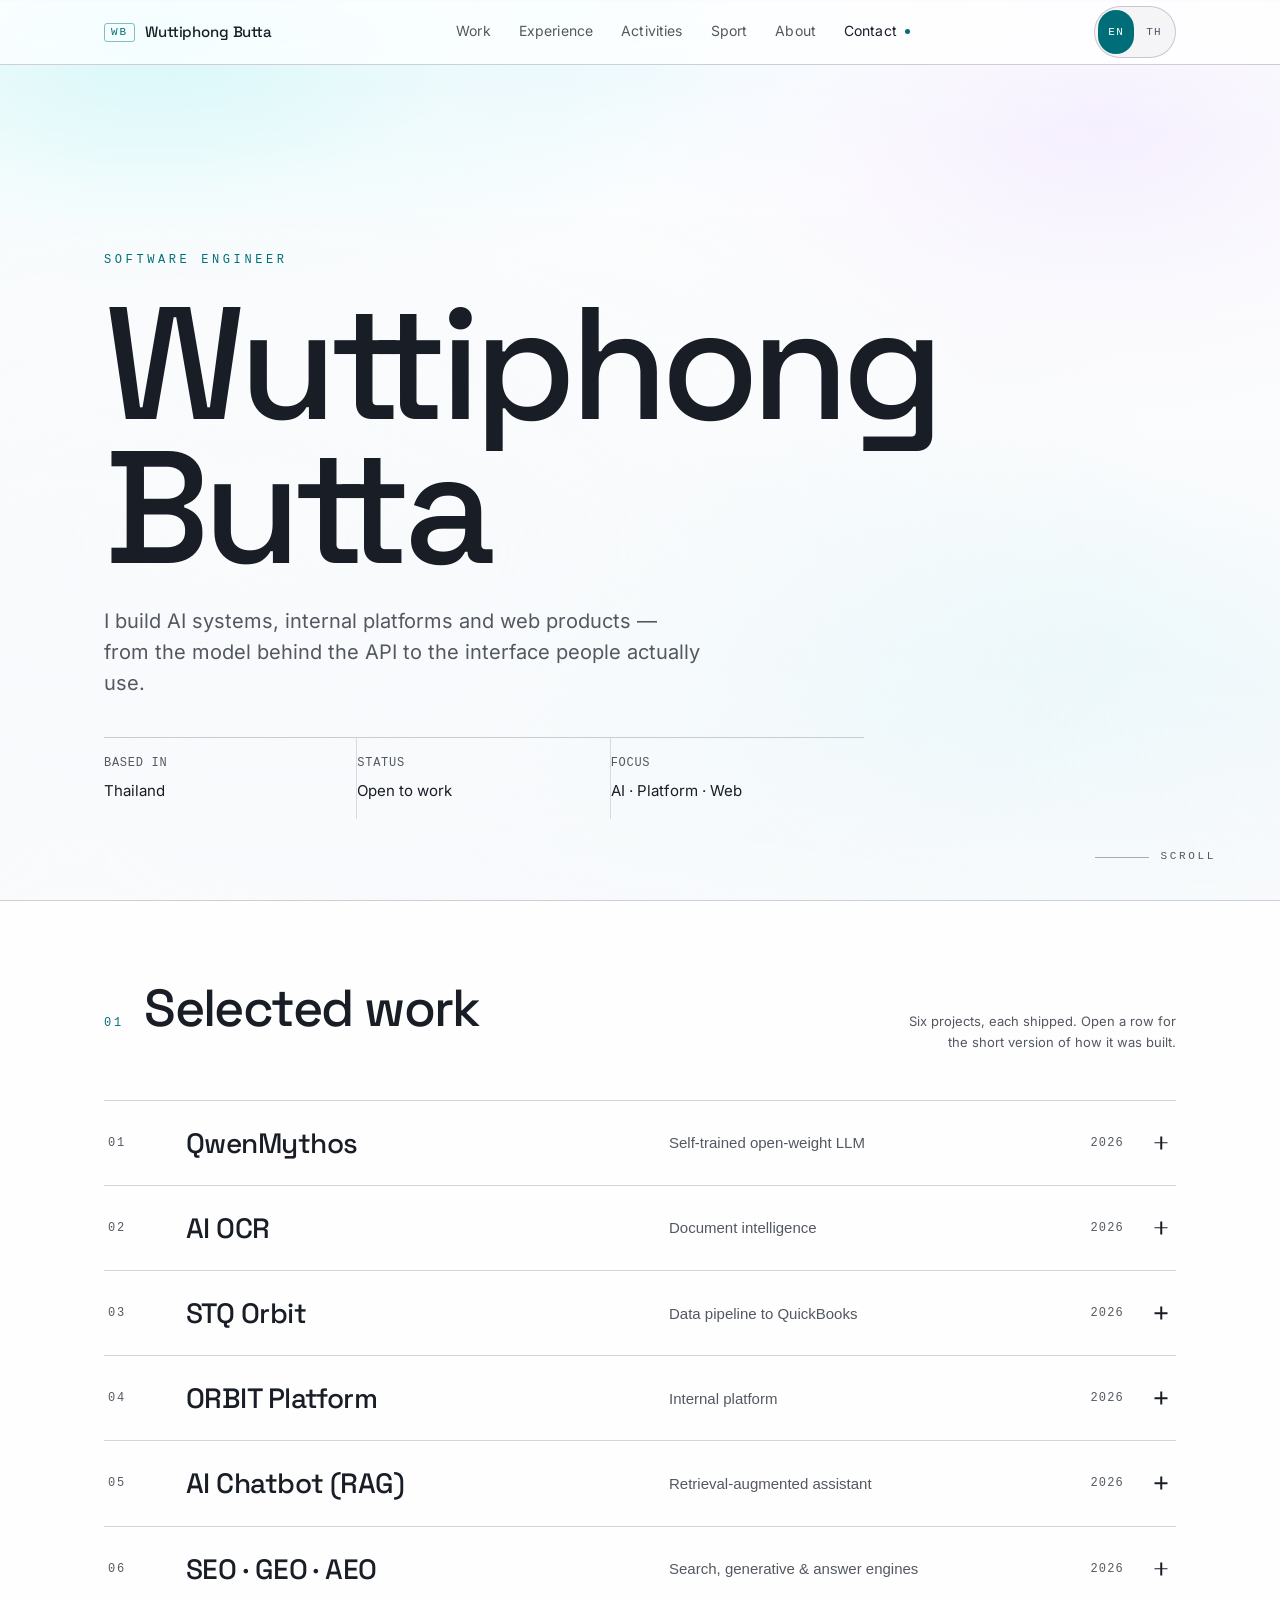
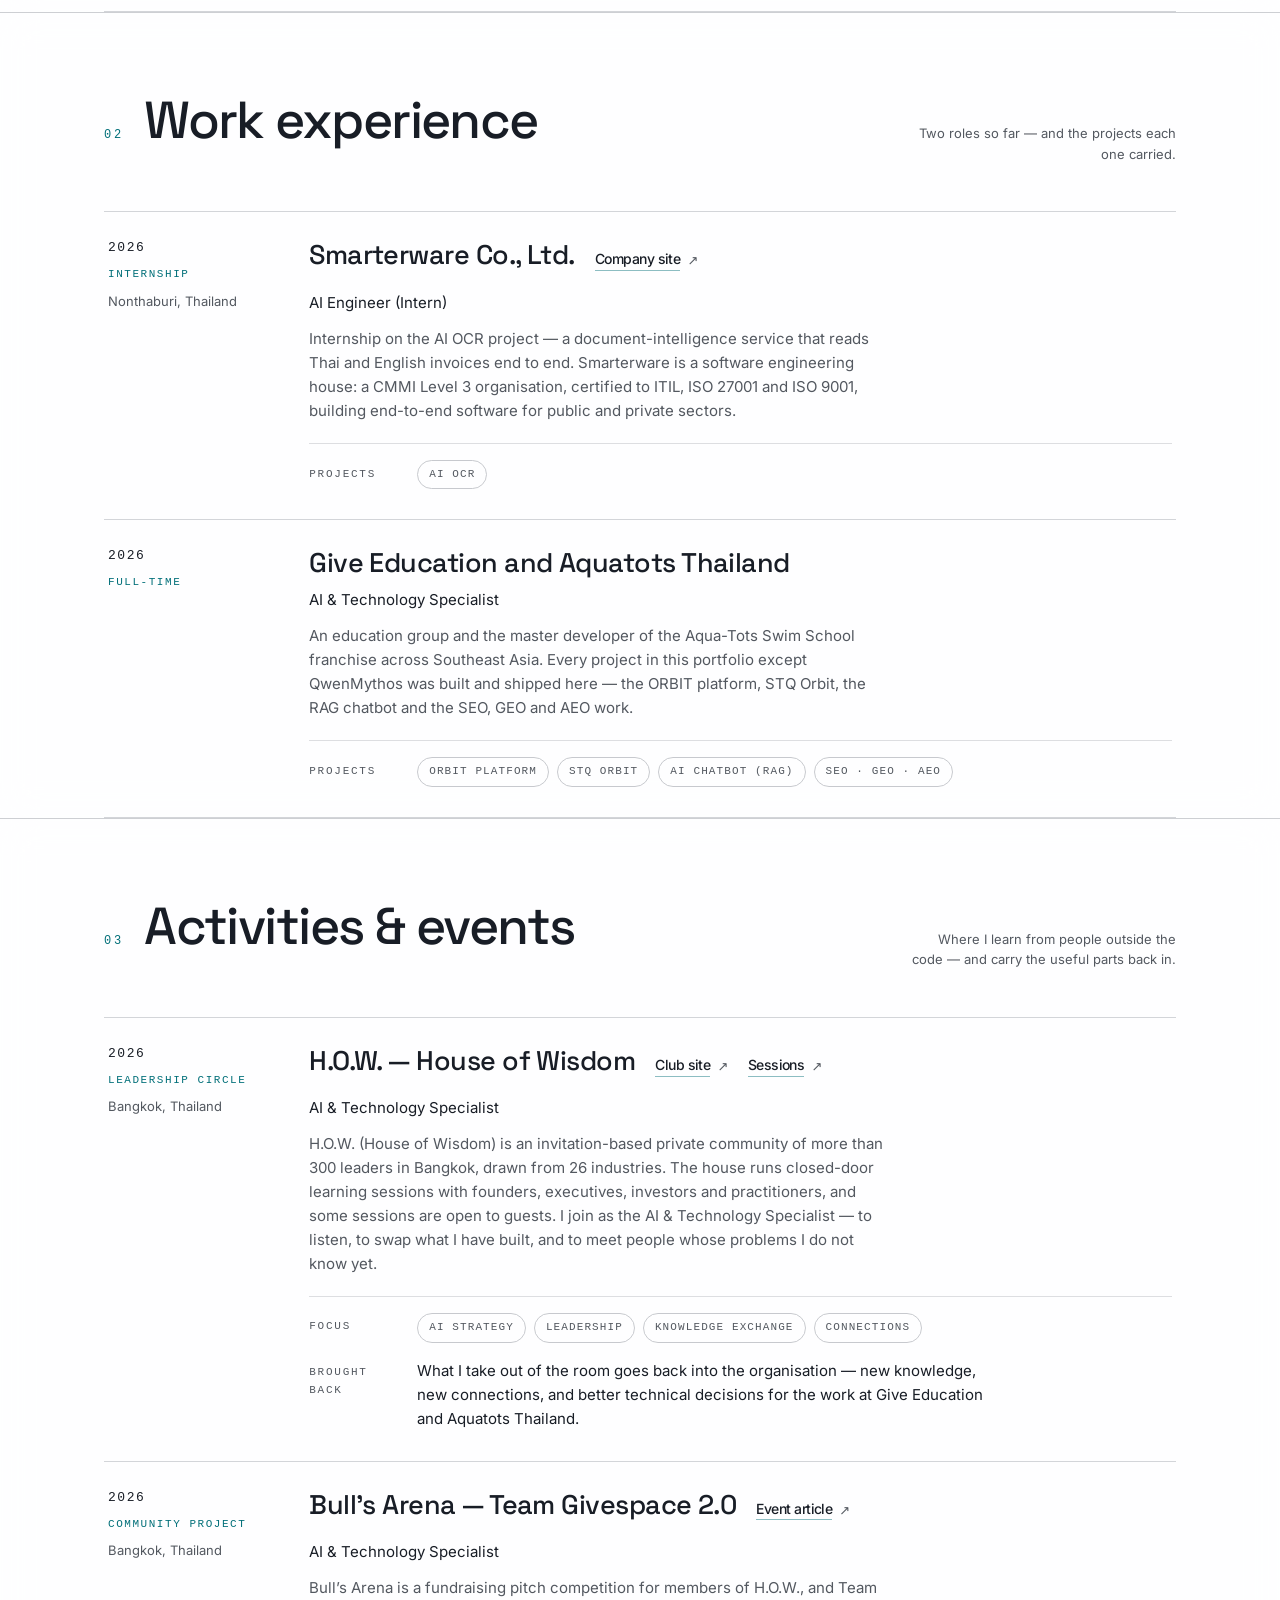
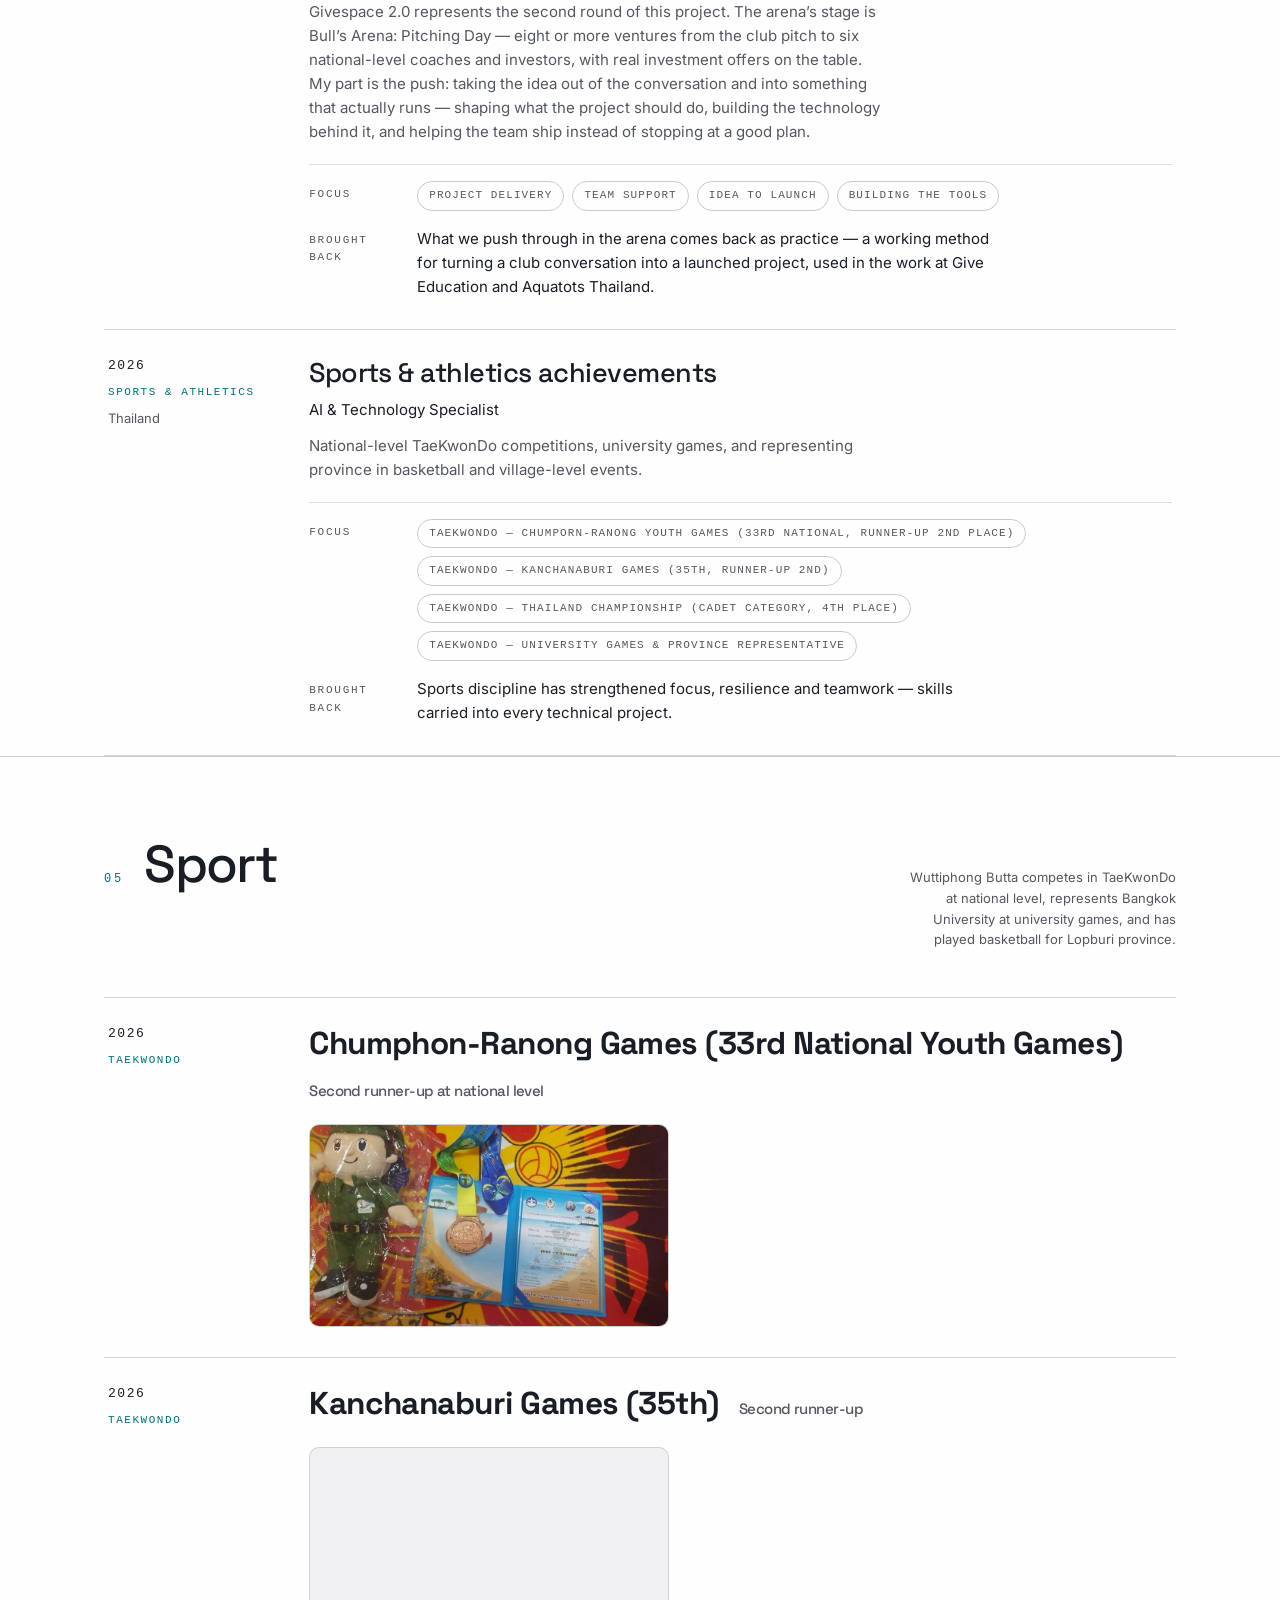
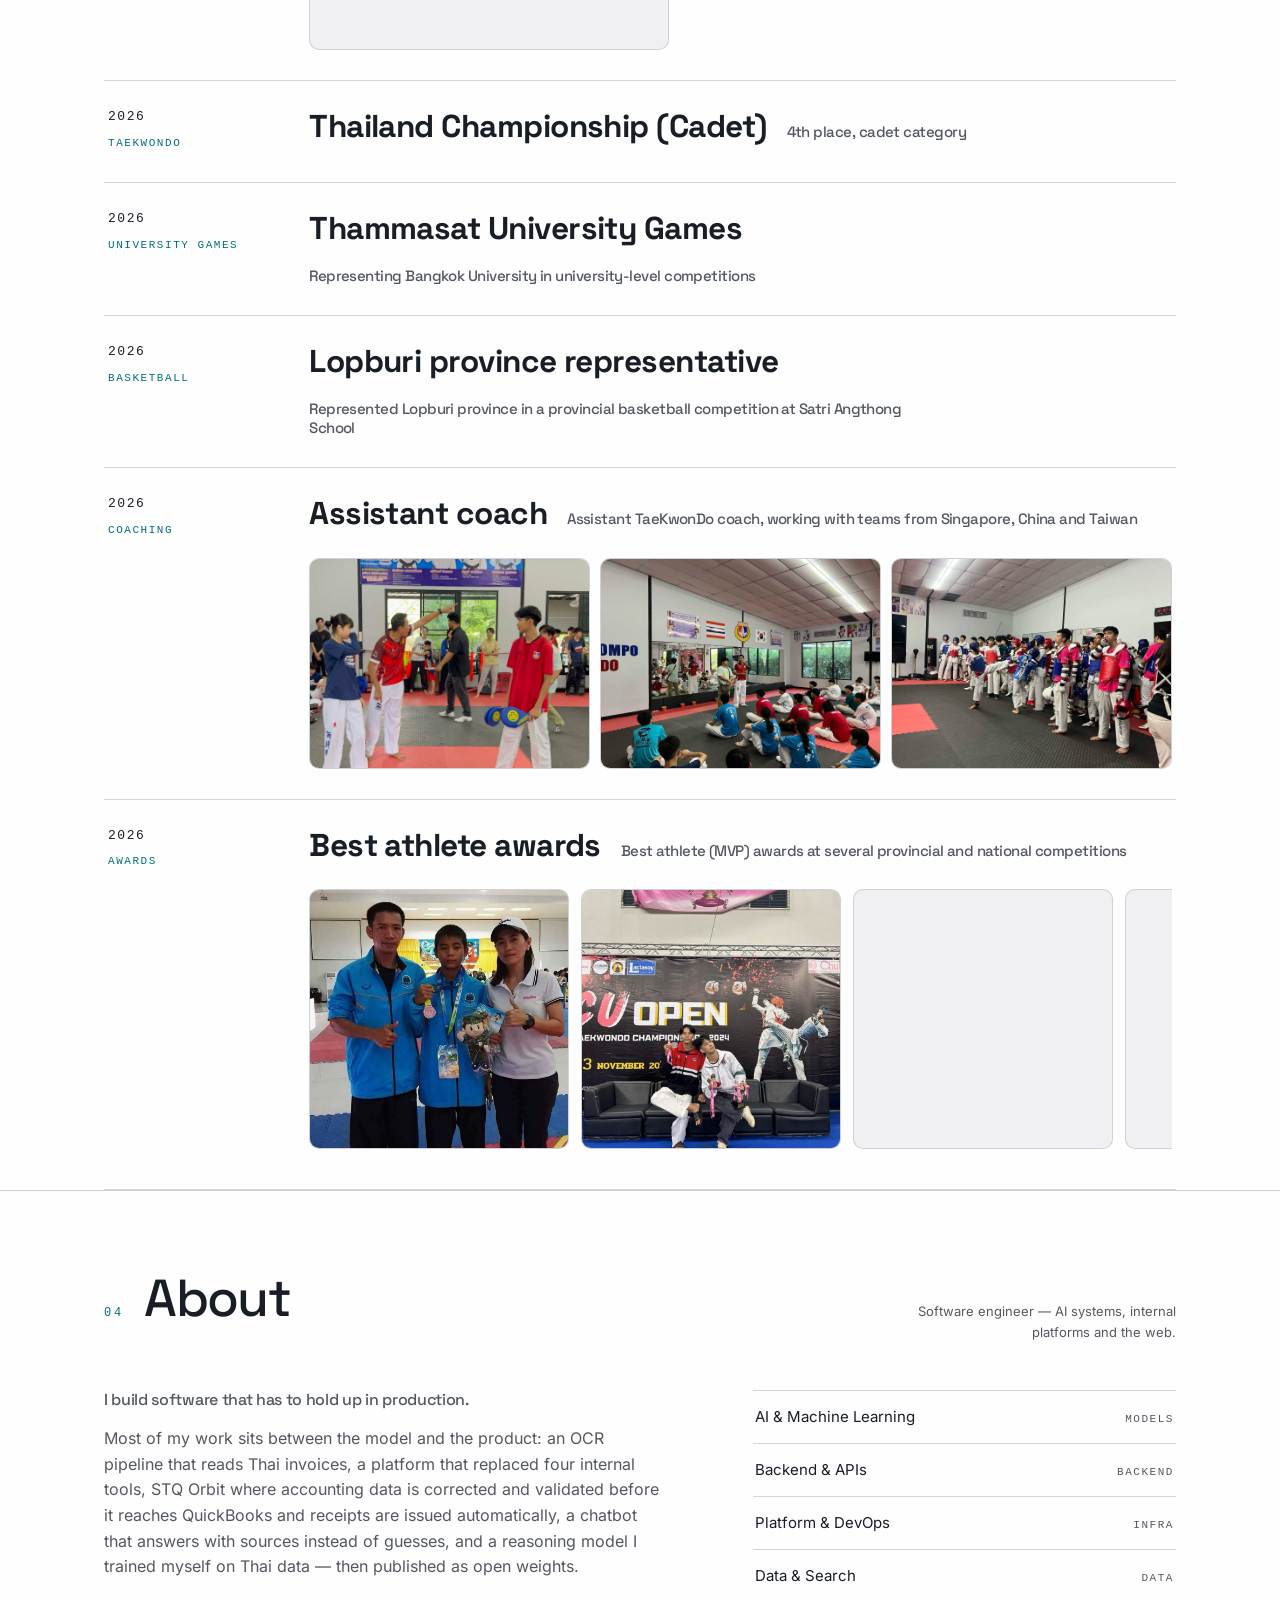
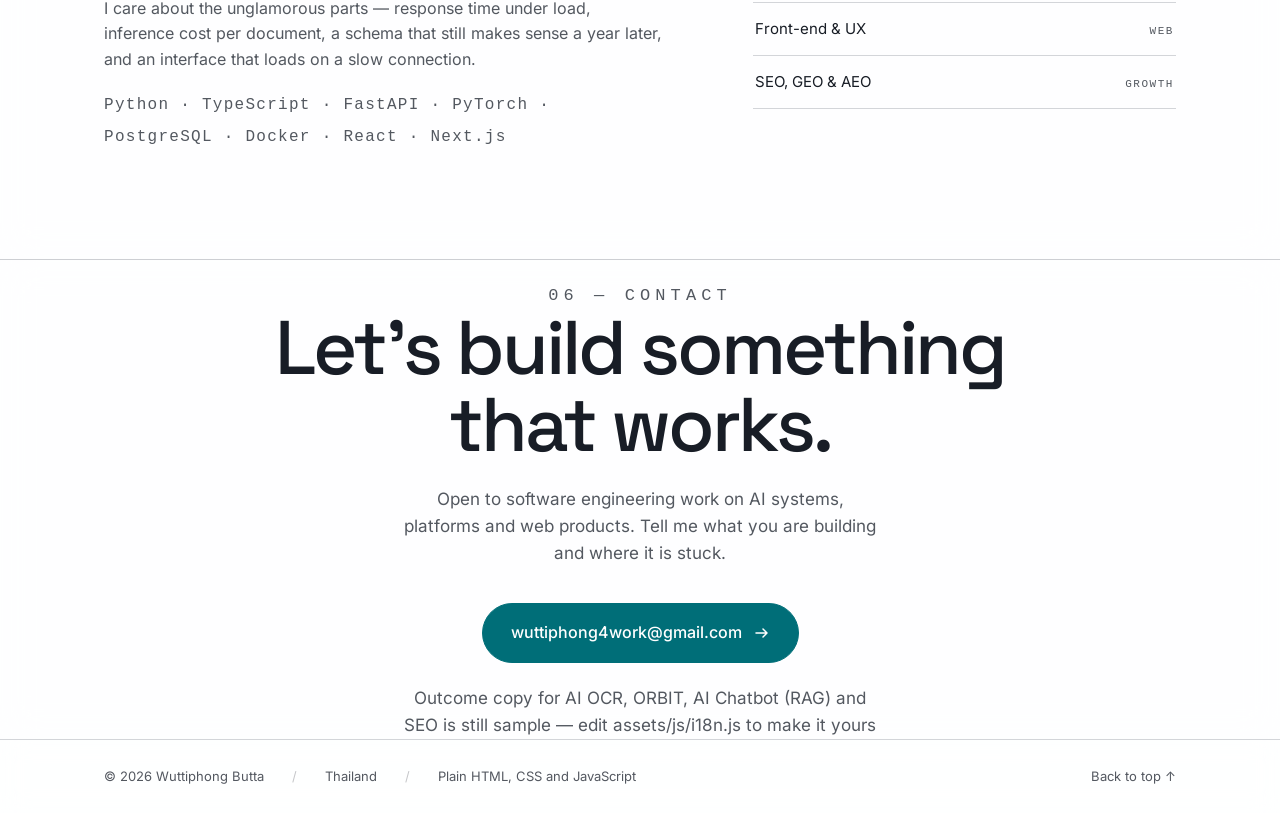
==== commit 2a9264d8: "Add sitemap, robots.txt, llms.txt and llms-full.txt - sitemap.xml and canonical link for wuttiphongb" ====
--- a/index.html
+++ b/index.html
@@ -3,29 +3,27 @@
 <head>
 <meta charset="utf-8" />
 <meta name="viewport" content="width=device-width, initial-scale=1" />
-<title>Wuttiphong Butta (วุฒิพงษ์ บุตตา) | Software Engineer</title>
-<meta name="description" content="Wuttiphong Butta (วุฒิพงษ์ บุตตา), software engineer in Thailand. Builds AI OCR, an open-weights LLM, RAG chatbots, accounting automation for QuickBooks, and SEO, GEO and AEO work. วุฒิพงษ์ บุตตา วิศวกรซอฟต์แวร์และวิศวกร AI" />
+<link rel="canonical" href="https://wuttiphongbutta.netlify.app/" />
+<title>Wuttiphong Butta — Software Engineer</title>
+<meta name="description" content="Portfolio of Wuttiphong Butta — AI systems, a self-trained open-weights LLM, an accounting pipeline that corrects and validates data before QuickBooks and issues receipts automatically, RAG chatbots and search visibility work across SEO, GEO and AEO." />
 <meta name="author" content="Wuttiphong Butta" />
 <meta name="robots" content="index, follow, max-image-preview:large" />
 <meta name="theme-color" content="#f9fafc" />
 <meta name="color-scheme" content="light" />
 <meta property="og:type" content="profile" />
 <meta property="og:site_name" content="Wuttiphong Butta" />
-<meta property="og:title" content="Wuttiphong Butta (วุฒิพงษ์ บุตตา) | Software Engineer" />
-<meta property="og:description" content="Wuttiphong Butta (วุฒิพงษ์ บุตตา), software engineer in Thailand. Builds AI OCR, an open-weights LLM, RAG chatbots, accounting automation for QuickBooks, and SEO, GEO and AEO work. วุฒิพงษ์ บุตตา วิศวกรซอฟต์แวร์และวิศวกร AI" />
+<meta property="og:title" content="Wuttiphong Butta — Software Engineer" />
+<meta property="og:description" content="Portfolio of Wuttiphong Butta — AI systems, a self-trained open-weights LLM, an accounting pipeline that corrects and validates data before QuickBooks and issues receipts automatically, RAG chatbots and search visibility work across SEO, GEO and AEO." />
 <meta property="og:locale" content="en_US" />
 <meta property="og:locale:alternate" content="th_TH" />
 <meta name="twitter:card" content="summary" />
-<meta name="twitter:title" content="Wuttiphong Butta (วุฒิพงษ์ บุตตา) | Software Engineer" />
-<meta name="twitter:description" content="Wuttiphong Butta (วุฒิพงษ์ บุตตา), software engineer in Thailand. Builds AI OCR, an open-weights LLM, RAG chatbots, accounting automation for QuickBooks, and SEO, GEO and AEO work. วุฒิพงษ์ บุตตา วิศวกรซอฟต์แวร์และวิศวกร AI" />
+<meta name="twitter:title" content="Wuttiphong Butta — Software Engineer" />
+<meta name="twitter:description" content="Portfolio of Wuttiphong Butta — AI systems, a self-trained open-weights LLM, an accounting pipeline that corrects and validates data before QuickBooks and issues receipts automatically, RAG chatbots and search visibility work across SEO, GEO and AEO." />
 <script type="application/ld+json">
 {
 "@context": "https://schema.org",
 "@type": "Person",
 "name": "Wuttiphong Butta",
-"alternateName": ["วุฒิพงษ์ บุตตา", "Wuttiphong"],
-"nationality": "Thai",
-"alumniOf": {"@type": "CollegeOrUniversity", "name": "Bangkok University"},
 "jobTitle": "Software Engineer",
   "description": "Software engineer working on AI systems, open-weights LLM training, an accounting pipeline that corrects and validates data before QuickBooks and issues receipts automatically, RAG chatbots and search visibility work across SEO, GEO and AEO.",
   "knowsAbout": [
@@ -56,12 +54,7 @@
     }
   ],
   "sameAs": [
-  "https://huggingface.co/Wuttiphong23",
-  "https://github.com/WinnerX36",
-  "https://www.linkedin.com/in/wuttiphong-butta",
-  "https://fastwork.com/th/user/wuttiphongbutta",
-  "https://th.jobsdb.com/th/profiles/wuttiphong-butta-jYYnBVmPZr",
-  "https://www.facebook.com/wuttiphong.butta.2024/"
+  "https://huggingface.co/Wuttiphong23"
 ],
   "memberOf": {
     "@type": "Organization",
@@ -95,7 +88,6 @@
       <a href="#sports" data-od-id="nav-sports" data-i18n="nav.sports">Sport</a>
       <a href="#about" data-od-id="nav-about" data-i18n="nav.about">About</a>
       <a href="#contact" data-od-id="nav-contact" data-i18n="nav.contact">Contact</a>
-      <a href="assets/Resume_WuttiphongButta.pdf" target="_blank" rel="noopener" data-od-id="nav-resume" data-i18n="nav.resume">Resume</a>
     </nav>
     <div class="nav-tools">
       <div class="lang" role="group" aria-label="Language" data-i18n-aria="nav.language" data-od-id="lang-switch">
@@ -114,7 +106,6 @@
     <div class="wrap hero-inner">
       <p class="kicker" data-reveal style="--d:80ms" data-i18n="hero.kicker">Software Engineer</p>
       <h1 data-reveal style="--d:160ms">Wuttiphong<br />Butta</h1>
-      <p class="name-th" lang="th" data-reveal style="--d:200ms">วุฒิพงษ์ บุตตา</p>
       <p class="sub" data-reveal style="--d:240ms" data-i18n="hero.sub">I build AI systems, internal platforms and web products — from the model behind the API to the interface people actually use.</p>
       <ul class="hero-meta" data-reveal style="--d:320ms">
         <li><span data-i18n="hero.based">Based in</span><b data-i18n="hero.city">Thailand</b></li>
@@ -214,14 +205,6 @@
               <div><dt data-i18n="work.outcome">Outcome</dt><dd data-i18n="item.orbit.outcome">One internal platform replacing four separate tools and one login</dd></div>
             </dl>
             <div class="work-tags"><span data-i18n="item.orbit.t1">TypeScript</span><span data-i18n="item.orbit.t2">Kubernetes</span><span data-i18n="item.orbit.t3">PostgreSQL</span></div>
-            <div class="work-links">
-              <span class="work-links-label" data-i18n="work.links">Links</span>
-              <div class="work-links-list">
-                <a class="work-link" href="https://youtu.be/Roqlzw3cLno" target="_blank" rel="noopener noreferrer" data-od-id="work-link-orbit-video" data-i18n-aria="item.orbit.linkVideoAria">
-                  <span class="work-link-text" data-i18n="item.orbit.linkVideo">Demo video</span><span class="work-link-arrow" aria-hidden="true">&#8599;</span>
-                </a>
-              </div>
-            </div>
           </div></div></div>
         </article>
 
@@ -288,22 +271,12 @@
             </h3>
             <p class="exp-role" data-i18n="exp.smarterware.role">AI Engineer (Intern)</p>
             <p class="exp-desc" data-i18n="exp.smarterware.desc">Internship on the AI OCR project — a document-intelligence service that reads Thai and English invoices end to end. Smarterware is a software engineering house: a CMMI Level 3 organisation, certified to ITIL, ISO 27001 and ISO 9001, building end-to-end software for public and private sectors.</p>
-            <details class="exp-project-details">
-              <summary class="exp-project-summary"><span data-i18n="exp.viewProjects">View projects</span></summary>
-              <div class="exp-projects">
-                <span class="exp-projects-label" data-i18n="exp.projects">Projects</span>
-                <div class="exp-projects-list">
-                  <span data-i18n="item.aiOcr.title">AI OCR</span>
-                </div>
+            <div class="exp-projects">
+              <span class="exp-projects-label" data-i18n="exp.projects">Projects</span>
+              <div class="exp-projects-list">
+                <span data-i18n="item.aiOcr.title">AI OCR</span>
               </div>
-              <div class="sport-media sport-media--strip exp-project-photo" role="region" tabindex="0" aria-label="รูปภาพการฝึกงานที่ Smarterware — เลื่อนหรือปัดเพื่อดูรูปถัดไป">
-                <img src="assets/img/smarterware-team.webp" alt="ทีมงานและนักศึกษาฝึกงานถ่ายภาพร่วมกันพร้อมป้าย SMARTERWARE" width="2048" height="1536" loading="lazy" decoding="async">
-                <img src="assets/img/smarterware-3.webp" alt="นักศึกษาฝึกงานถือเกียรติบัตรถ่ายภาพร่วมกับทีมงาน Smarterware" width="1477" height="1108" loading="lazy" decoding="async">
-                <img src="assets/img/smarterware-2.webp" alt="รับเกียรติบัตรจบการฝึกงานจากผู้บริหาร Smarterware" width="1477" height="1108" loading="lazy" decoding="async">
-                <img src="assets/img/smarterware-1.webp" alt="แล็ปท็อปเปิดเอกสารใบแจ้งหนี้ระหว่างประชุมทีมโปรเจกต์ AI OCR" width="959" height="1280" loading="lazy" decoding="async">
-                <img src="assets/img/smarterware-4.webp" alt="หน้าจอแล็ปท็อปแสดงผลการเทรนโมเดล AI OCR" width="959" height="1280" loading="lazy" decoding="async">
-              </div>
-            </details>
+            </div>
           </div>
         </li>
 
@@ -386,7 +359,7 @@
               </a>
             </h3>
             <p class="act-role" data-i18n="act.bulls.role">AI & Technology Specialist</p>
-            <p class="act-desc" data-i18n="act.bulls.desc">Bull&rsquo;s Arena is a fundraising pitch competition for members of H.O.W., and Team Givespace 2.0 represents the second round of this project. The arena&rsquo;s stage is Bull&rsquo;s Arena: Pitching Day — eight or more ventures from the club pitch to six national-level coaches and investors, with real investment offers on the table. My part is the push: taking the idea out of the conversation and into something that actually runs — shaping what the project should do, building the technology behind it, and helping the team ship instead of stopping at a good plan.</p>
+            <p class="act-desc" data-i18n="act.bulls.desc">Bull&rsquo;s Arena is the project team I push forward inside the H.O.W. house, and Givespace 2.0 is its second round. Its stage is Bull&rsquo;s Arena: Pitching Day — eight ventures from the house pitch to six national-level coaches and investors, with real investment offers on the table. My part is the push: taking the idea out of the conversation and into something that actually runs — shaping what the project should do, building the technology behind it, and helping the team ship instead of stopping at a good plan.</p>
             <div class="act-detail">
               <span class="act-detail-label" data-i18n="act.focus">Focus</span>
               <div class="act-focus-list">
@@ -400,6 +373,32 @@
             </div>
           </div>
         </li>
+
+        <li class="act-item" data-reveal style="--d:240ms" data-od-id="act-sports">
+          <div class="act-meta">
+            <span class="act-period" data-i18n="act.sports.period">2026</span>
+            <span class="act-type" data-i18n="act.sports.type">Sports & athletics</span>
+            <span class="act-place" data-i18n="act.sports.place">Thailand</span>
+          </div>
+          <div class="act-main">
+            <h3 class="act-name">
+              <span data-i18n="act.sports.name">Sports & athletics achievements</span>
+            </h3>
+            <p class="act-role" data-i18n="act.sports.role">AI & Technology Specialist</p>
+            <p class="act-desc" data-i18n="act.sports.desc">National-level TaeKwonDo competitions, university games, and representing province in basketball and village-level events.</p>
+            <div class="act-detail">
+              <span class="act-detail-label" data-i18n="act.focus">Focus</span>
+              <div class="act-focus-list">
+                <span data-i18n="act.sports.f1">TaeKwonDo — Chumporn-Ranong Youth Games (33rd National, Runner-up 2nd place)</span>
+                <span data-i18n="act.sports.f2">TaeKwonDo — Kanchanaburi Games (35th, Runner-up 2nd)</span>
+                <span data-i18n="act.sports.f3">TaeKwonDo — Thailand Championship (Cadet category, 4th place)</span>
+                <span data-i18n="act.sports.f4">TaeKwonDo — University games & province representative</span>
+              </div>
+              <span class="act-detail-label" data-i18n="act.bringBack">Brought back</span>
+              <p class="act-back" data-i18n="act.sports.back">Sports discipline has strengthened focus, resilience and teamwork — skills carried into every technical project.</p>
+            </div>
+          </div>
+        </li>
       </ul>
     </div>
   </section>
@@ -409,18 +408,18 @@
       <div class="section-head" data-reveal>
         <span class="num">05</span>
         <h2 data-i18n="sports.title">Sport</h2>
-        <p class="hint" data-i18n="sports.hint">Wuttiphong Butta competes in TaeKwonDo at national level, represents Bangkok University at university games, and has played basketball for Lopburi province.</p>
-      </div>
-      <p class="sport-intro" data-reveal style="--d:60ms" data-i18n="sports.intro">Wuttiphong Butta is an all-round athlete. In TaeKwonDo he has reached the national podium several times, including second runner-up at the 33rd National Youth Games and first runner-up at Chula Open. He also competes outside combat sport, representing Bangkok University at university games and Lopburi province in basketball. He has won best athlete (MVP) awards at provincial and national competitions, and coaches as an assistant alongside teams from Singapore, China and Taiwan. He brings the same discipline from training and competition into his engineering work.</p>
+        <p class="hint" data-i18n="sports.hint">National-level TaeKwonDo competitions, university games, and representing province in basketball and village-level events.</p>
+      </div>
 
       <ul class="sport-list">
         <li class="sport-item" data-reveal style="--d:80ms">
           <div class="sport-meta">
+            <span class="sport-period" data-i18n="sports.period1">2026</span>
             <span class="sport-type" data-i18n="sports.type1">TaeKwonDo</span>
           </div>
           <div class="sport-main">
-            <h3 class="sport-name" data-i18n="sports.name1">Chumphon-Ranong Games (33rd National Youth Games)</h3>
-            <p class="sport-desc" data-i18n="sports.desc1">Second runner-up at national level</p>
+            <h3 class="sport-name" data-i18n="sports.name1">Chumporn-Ranong Youth Games (33rd National)</h3>
+            <p class="sport-desc" data-i18n="sports.desc1">Runner-up 2nd place at national level</p>
             <figure class="sport-media sport-media--single">
               <img src="assets/img/sports/chumporn-ranong-33rd.webp" alt="เหรียญรางวัลและเกียรติบัตรเทควันโด กีฬาเยาวชนแห่งชาติ ครั้งที่ 33 ชุมพร-ระนอง" loading="lazy" decoding="async">
             </figure>
@@ -429,11 +428,12 @@
 
         <li class="sport-item" data-reveal style="--d:160ms">
           <div class="sport-meta">
+            <span class="sport-period" data-i18n="sports.period2">2026</span>
             <span class="sport-type" data-i18n="sports.type2">TaeKwonDo</span>
           </div>
           <div class="sport-main">
             <h3 class="sport-name" data-i18n="sports.name2">Kanchanaburi Games (35th)</h3>
-            <p class="sport-desc" data-i18n="sports.desc2">Second runner-up</p>
+            <p class="sport-desc" data-i18n="sports.desc2">Runner-up 2nd place</p>
             <figure class="sport-media sport-media--single">
               <img src="assets/img/sports/kanchanaburi-35th.webp" alt="นักกีฬาเทควันโดในชุดป้องกันยืนบนสนามแข่ง กาญจนบุรีเกมส์ ครั้งที่ 35" loading="lazy" decoding="async">
             </figure>
@@ -442,6 +442,7 @@
 
         <li class="sport-item" data-reveal style="--d:240ms">
           <div class="sport-meta">
+            <span class="sport-period" data-i18n="sports.period3">2026</span>
             <span class="sport-type" data-i18n="sports.type3">TaeKwonDo</span>
           </div>
           <div class="sport-main">
@@ -452,41 +453,34 @@
 
         <li class="sport-item" data-reveal style="--d:320ms">
           <div class="sport-meta">
+            <span class="sport-period" data-i18n="sports.period4">2026</span>
             <span class="sport-type" data-i18n="sports.type4">University games</span>
           </div>
           <div class="sport-main">
-            <h3 class="sport-name" data-i18n="sports.name4">Thammasat University Games</h3>
+            <h3 class="sport-name" data-i18n="sports.name4">University games Thammasat</h3>
             <p class="sport-desc" data-i18n="sports.desc4">Representing Bangkok University in university-level competitions</p>
           </div>
         </li>
 
-        <li class="sport-item" data-reveal style="--d:360ms">
-          <div class="sport-meta">
-            <span class="sport-type" data-i18n="sports.typeChula">Competition</span>
-          </div>
-          <div class="sport-main">
-            <h3 class="sport-name" data-i18n="sports.nameChula">Chula Open</h3>
-            <p class="sport-desc" data-i18n="sports.descChula">First runner-up</p>
-          </div>
-        </li>
-
         <li class="sport-item" data-reveal style="--d:400ms">
           <div class="sport-meta">
+            <span class="sport-period" data-i18n="sports.period5">2026</span>
             <span class="sport-type" data-i18n="sports.type5">Basketball</span>
           </div>
           <div class="sport-main">
-            <h3 class="sport-name" data-i18n="sports.name5">Lopburi province representative</h3>
-            <p class="sport-desc" data-i18n="sports.desc5">Represented Lopburi province in a provincial basketball competition at Satri Angthong School</p>
+            <h3 class="sport-name" data-i18n="sports.name5">Provincial representative</h3>
+            <p class="sport-desc" data-i18n="sports.desc5">Lpai province at village-level basketball events</p>
           </div>
         </li>
 
         <li class="sport-item" data-reveal style="--d:1040ms">
           <div class="sport-meta">
+            <span class="sport-period" data-i18n="sports.period13">2026</span>
             <span class="sport-type" data-i18n="sports.type13">Coaching</span>
           </div>
           <div class="sport-main">
             <h3 class="sport-name" data-i18n="sports.name13">Assistant coach</h3>
-            <p class="sport-desc" data-i18n="sports.desc13">Assistant TaeKwonDo coach, working with teams from Singapore, China and Taiwan</p>
+            <p class="sport-desc" data-i18n="sports.desc13">Assistant coach with teams from Singapore, China, and Taiwan</p>
             <div class="sport-media">
               <img src="assets/img/sports/coaching-role-1.webp" alt="ฝึกซ้อมเทควันโดกับทีมจากต่างประเทศ — ผู้ฝึกสอนให้จังหวะการเตะ" loading="lazy" decoding="async">
               <img src="assets/img/sports/coaching-role-2.webp" alt="บรรยายและให้คำแนะนำนักกีฬาในโรงยิมเทควันโด" loading="lazy" decoding="async">
@@ -497,11 +491,12 @@
 
         <li class="sport-item" data-reveal style="--d:1200ms">
           <div class="sport-meta">
+            <span class="sport-period" data-i18n="sports.period15">2026</span>
             <span class="sport-type" data-i18n="sports.type15">Awards</span>
           </div>
           <div class="sport-main">
             <h3 class="sport-name" data-i18n="sports.name15">Best athlete awards</h3>
-            <p class="sport-desc" data-i18n="sports.desc15">Best athlete (MVP) awards at several provincial and national competitions</p>
+            <p class="sport-desc" data-i18n="sports.desc15">Best-athlete / MVP honours across several provincial and national competitions</p>
             <div class="sport-media sport-media--strip" role="region" tabindex="0" aria-label="รูปภาพรางวัลนักกีฬาดีเด่น — เลื่อนหรือปัดเพื่อดูรูปถัดไป">
               <img src="assets/img/sports/best-athlete-1.webp" alt="นักกีฬาดีเด่นถือเหรียญรางวัลและมาสคอต ถ่ายคู่กับผู้ฝึกสอน" loading="lazy" decoding="async">
               <img src="assets/img/sports/best-athlete-2.webp" alt="นักกีฬาสองคนถือเหรียญและถ้วยรางวัลหน้างาน CU Open Taekwondo Championship 2024" loading="lazy" decoding="async">
@@ -509,8 +504,6 @@
               <img src="assets/img/sports/best-athlete-4.webp" alt="นักกีฬาและผู้ฝึกสอนถ่ายภาพหมู่บนเวทีโครงการ Sports Hero ประจำปี 2560" loading="lazy" decoding="async">
               <img src="assets/img/sports/best-athlete-5.webp" alt="พิธีมอบเหรียญรางวัลบนแท่นรับรางวัลในการแข่งขันเทควันโด" loading="lazy" decoding="async">
               <img src="assets/img/sports/best-athlete-6.webp" alt="การแข่งขันเทควันโดช่วงต่อสู้จริงบนสนาม" loading="lazy" decoding="async">
-              <img src="assets/img/sports/best-athlete-7.webp" alt="นักกีฬาเทควันโดสวมหมวกและเกราะสีน้ำเงินขณะออกท่าเตะ" loading="lazy" decoding="async">
-              <img src="assets/img/sports/best-athlete-8.webp" alt="นักกีฬาและทีมงานถ่ายภาพหมู่พร้อมเกียรติบัตรหน้าเวทีการแข่งขัน KTK" loading="lazy" decoding="async">
             </div>
           </div>
         </li>
@@ -548,60 +541,14 @@
 
   <section class="panel contact" id="contact" data-od-id="contact-section">
     <div class="wrap">
-      <p class="kicker" data-reveal data-i18n="contact.kicker">06 — Contact</p>
+      <p class="kicker" data-reveal data-i18n="contact.kicker">05 — Contact</p>
       <h2 data-reveal style="--d:80ms" data-i18n="contact.title">Let’s build something that works.</h2>
       <p data-reveal style="--d:160ms" data-i18n="contact.body">Open to software engineering work on AI systems, platforms and web products. Tell me what you are building and where it is stuck.</p>
       <a class="btn" href="mailto:wuttiphong4work@gmail.com" data-od-id="contact-cta" data-reveal style="--d:240ms">
         wuttiphong4work@gmail.com
         <svg viewBox="0 0 16 16" fill="none" aria-hidden="true"><path d="M2 8h11M9 4l4 4-4 4" stroke="currentColor" stroke-width="1.5" stroke-linecap="round" stroke-linejoin="round"/></svg>
       </a>
-      <a class="btn" href="assets/Resume_WuttiphongButta.pdf" target="_blank" rel="noopener" data-od-id="contact-resume" data-reveal style="--d:280ms">
-        <span data-i18n="contact.resume">Download resume (PDF)</span>
-        <svg viewBox="0 0 16 16" fill="none" aria-hidden="true"><path d="M8 2v9M4 7l4 4 4-4M3 14h10" stroke="currentColor" stroke-width="1.5" stroke-linecap="round" stroke-linejoin="round"/></svg>
-      </a>
-      <nav class="work-links-list contact-profiles" aria-label="Profiles · โปรไฟล์ของ วุฒิพงษ์ บุตตา" data-reveal style="--d:300ms">
-        <a class="work-link" href="https://github.com/WinnerX36" target="_blank" rel="noopener noreferrer me"><span class="work-link-text">GitHub</span><span class="work-link-arrow" aria-hidden="true">&#8599;</span></a>
-        <a class="work-link" href="https://www.linkedin.com/in/wuttiphong-butta" target="_blank" rel="noopener noreferrer me"><span class="work-link-text">LinkedIn</span><span class="work-link-arrow" aria-hidden="true">&#8599;</span></a>
-        <a class="work-link" href="https://huggingface.co/Wuttiphong23" target="_blank" rel="noopener noreferrer me"><span class="work-link-text">Hugging Face</span><span class="work-link-arrow" aria-hidden="true">&#8599;</span></a>
-        <a class="work-link" href="https://fastwork.com/th/user/wuttiphongbutta" target="_blank" rel="noopener noreferrer me"><span class="work-link-text">Fastwork</span><span class="work-link-arrow" aria-hidden="true">&#8599;</span></a>
-        <a class="work-link" href="https://th.jobsdb.com/th/profiles/wuttiphong-butta-jYYnBVmPZr" target="_blank" rel="noopener noreferrer me"><span class="work-link-text">JobsDB</span><span class="work-link-arrow" aria-hidden="true">&#8599;</span></a>
-        <a class="work-link" href="https://www.facebook.com/wuttiphong.butta.2024/" target="_blank" rel="noopener noreferrer me"><span class="work-link-text">Facebook</span><span class="work-link-arrow" aria-hidden="true">&#8599;</span></a>
-      </nav>
-    </div>
-  </section>
-
-  <section class="panel" id="faq" data-od-id="faq-section">
-    <div class="wrap">
-      <div class="section-head" data-reveal>
-        <span class="num">07</span>
-        <h2 data-i18n="faq.title">FAQ</h2>
-      </div>
-      <div class="faq-list" data-reveal style="--d:80ms">
-        <details class="faq-item">
-          <summary data-i18n="faq.q1">Who is Wuttiphong Butta?</summary>
-          <p data-i18n="faq.a1">Wuttiphong Butta (วุฒิพงษ์ บุตตา) is a Thai software engineer. He graduated in Computer Science from Bangkok University in 2026 and works as AI &amp; Technology Specialist at Give Education and Aquatots Thailand.</p>
-        </details>
-        <details class="faq-item">
-          <summary data-i18n="faq.q2">What does Wuttiphong Butta build?</summary>
-          <p data-i18n="faq.a2">AI systems and web products that run in production: an AI OCR pipeline for Thai and English invoices, the ORBIT internal platform, STQ Orbit for QuickBooks accounting data, a RAG chatbot that answers with sources, and the open-weights model qwenmythos.</p>
-        </details>
-        <details class="faq-item">
-          <summary data-i18n="faq.q3">What did he do at Smarterware?</summary>
-          <p data-i18n="faq.a3">He was an AI Engineer intern at Smarterware Co., Ltd. from January to May 2026. He fine-tuned Typhoon OCR with LoRA adapters for the AI OCR project, reaching 98.88% text-extraction accuracy, and led QA and UAT for PEA Smart Plus.</p>
-        </details>
-        <details class="faq-item">
-          <summary data-i18n="faq.q4">What is qwenmythos?</summary>
-          <p data-i18n="faq.a4">qwenmythos is a 4B-parameter open-weights reasoning model that Wuttiphong trained with DoRA fine-tuning. The weights are on Hugging Face and run locally through Ollama or llama.cpp.</p>
-        </details>
-        <details class="faq-item">
-          <summary data-i18n="faq.q5">How can I contact Wuttiphong Butta?</summary>
-          <p data-i18n="faq.a5">Email wuttiphong4work@gmail.com. His resume is available as a PDF on this page.</p>
-        </details>
-        <details class="faq-item">
-          <summary data-i18n="faq.q6">What sports does Wuttiphong Butta compete in?</summary>
-          <p data-i18n="faq.a6">Wuttiphong Butta is a TaeKwonDo athlete. He placed second runner-up at the 33rd National Youth Games (Chumphon-Ranong Games) and the 35th Kanchanaburi Games, first runner-up at Chula Open, and 4th in the Thailand Championship cadet category. He has also represented Bangkok University at university games and Lopburi province in basketball.</p>
-        </details>
-      </div>
+      <p class="contact-note" data-reveal style="--d:320ms" data-i18n="contact.note">Outcome copy for AI OCR, ORBIT, AI Chatbot (RAG) and SEO is still sample — edit assets/js/i18n.js to make it yours</p>
     </div>
   </section>
   </main>
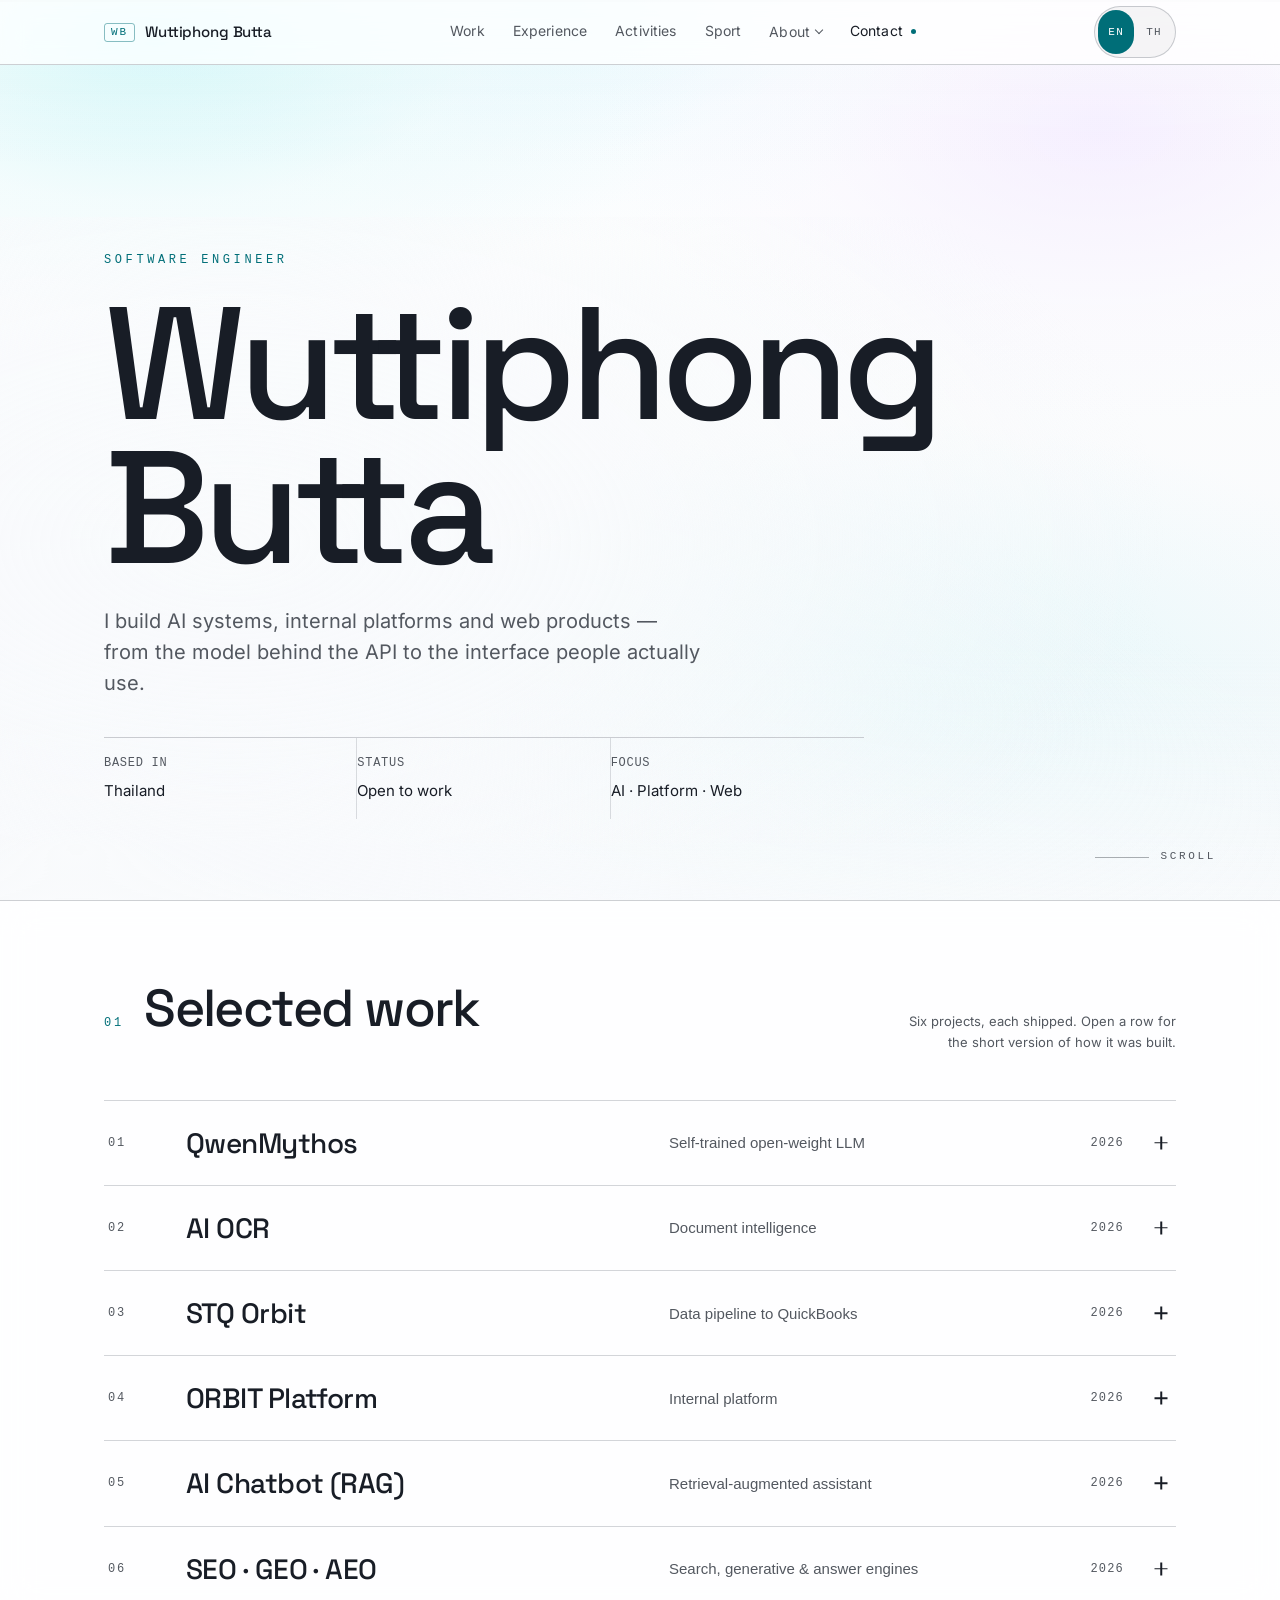
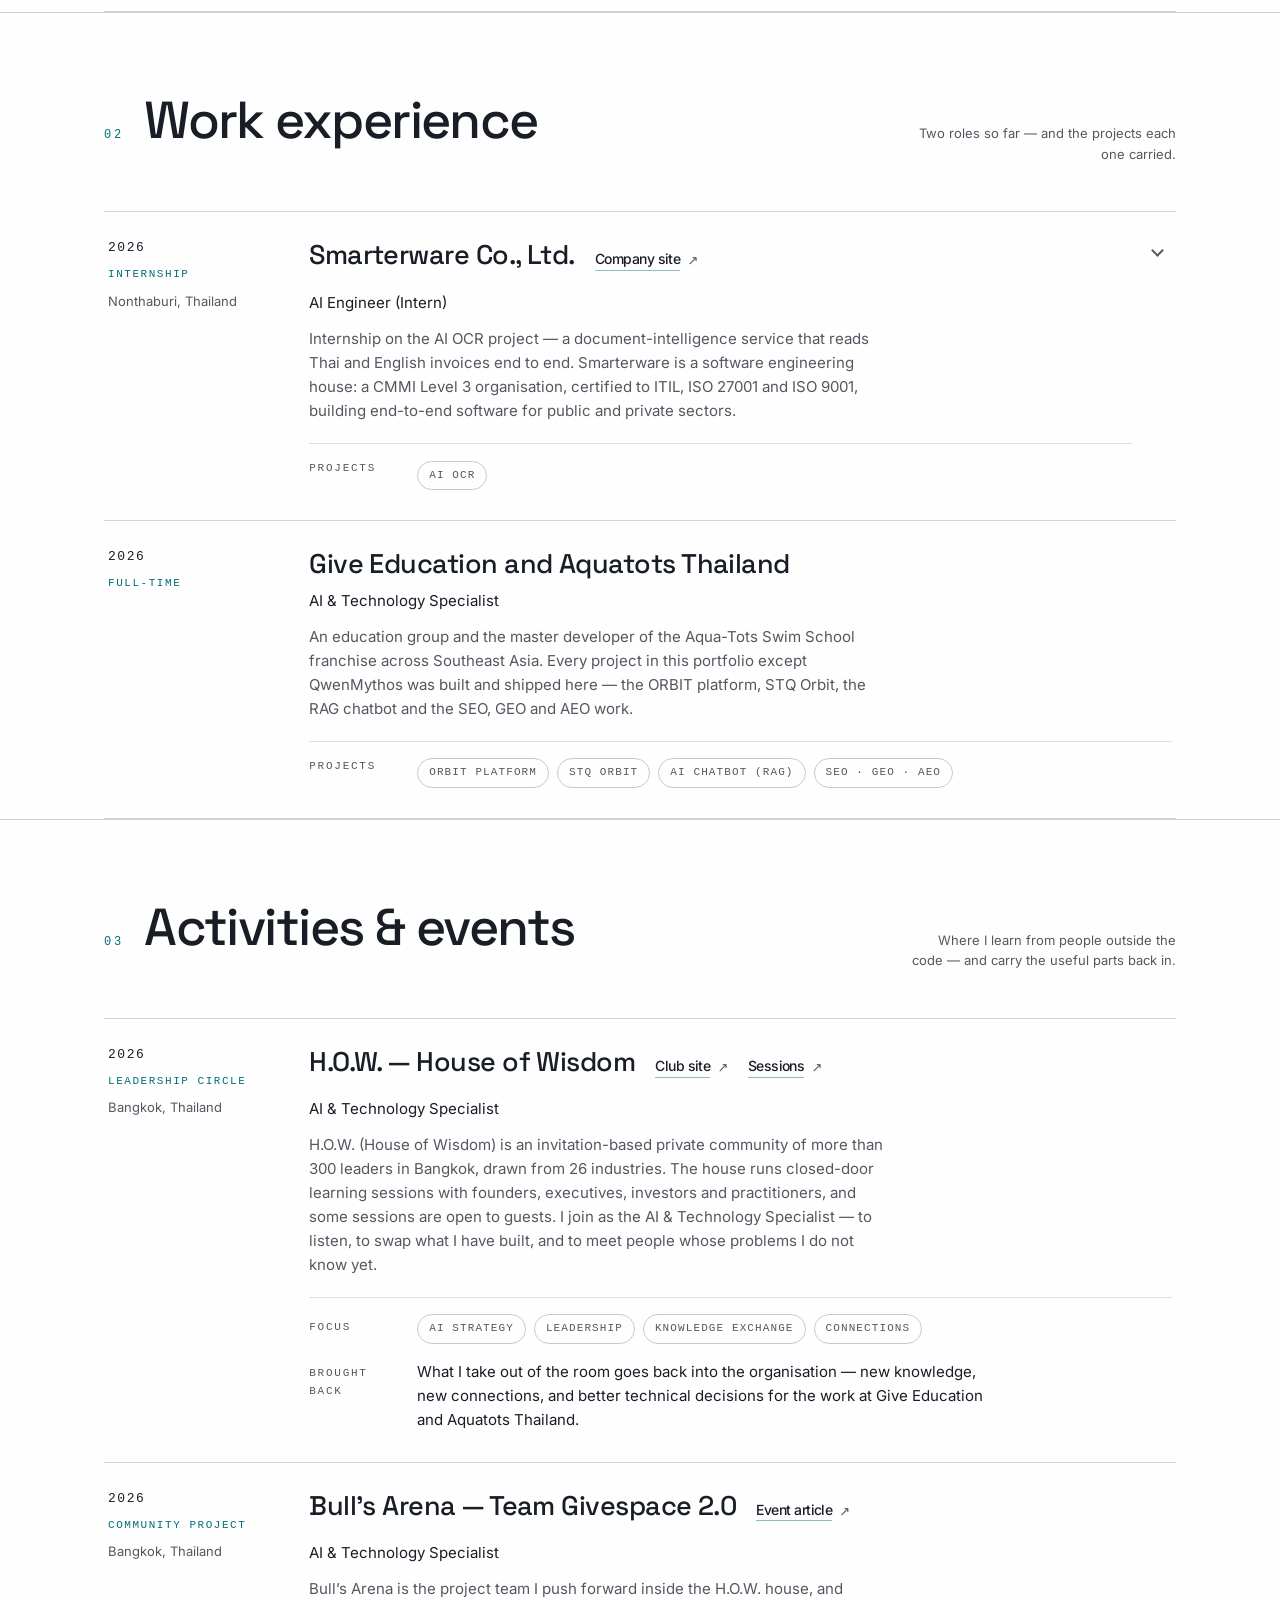
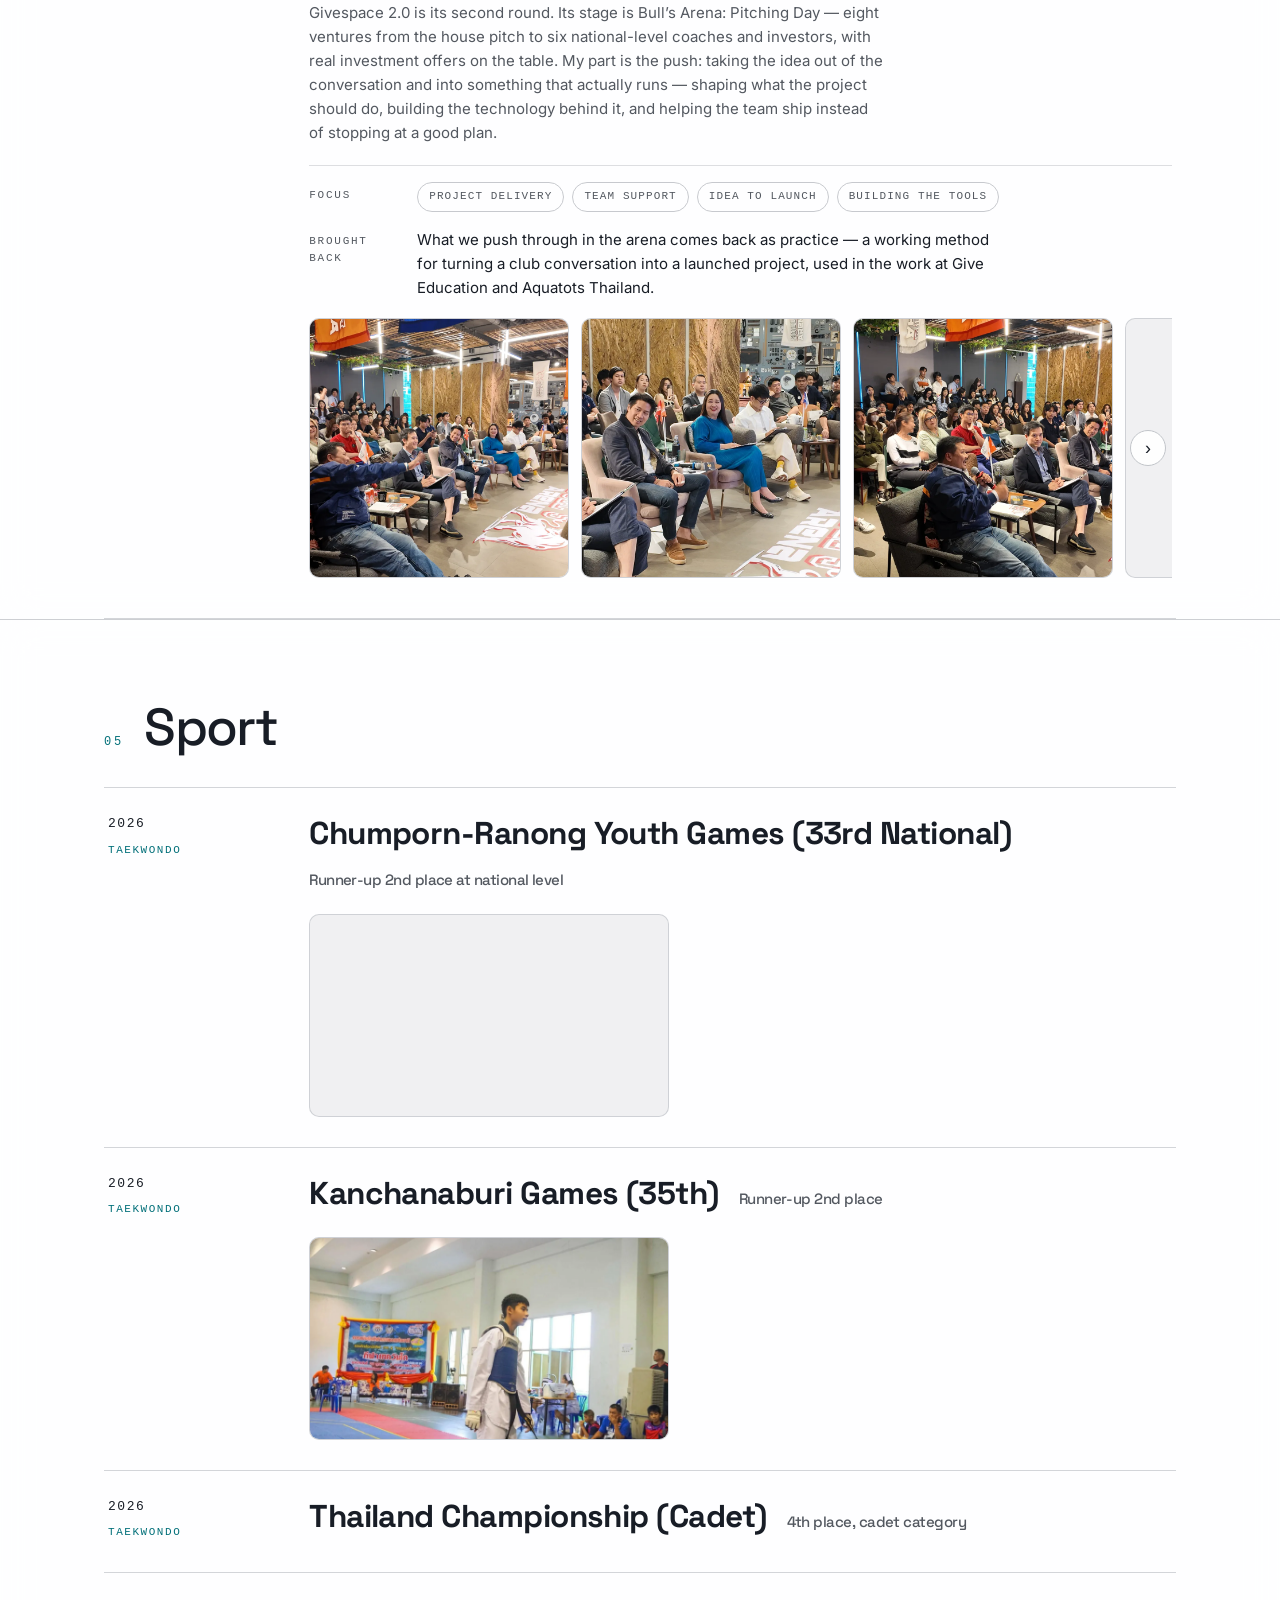
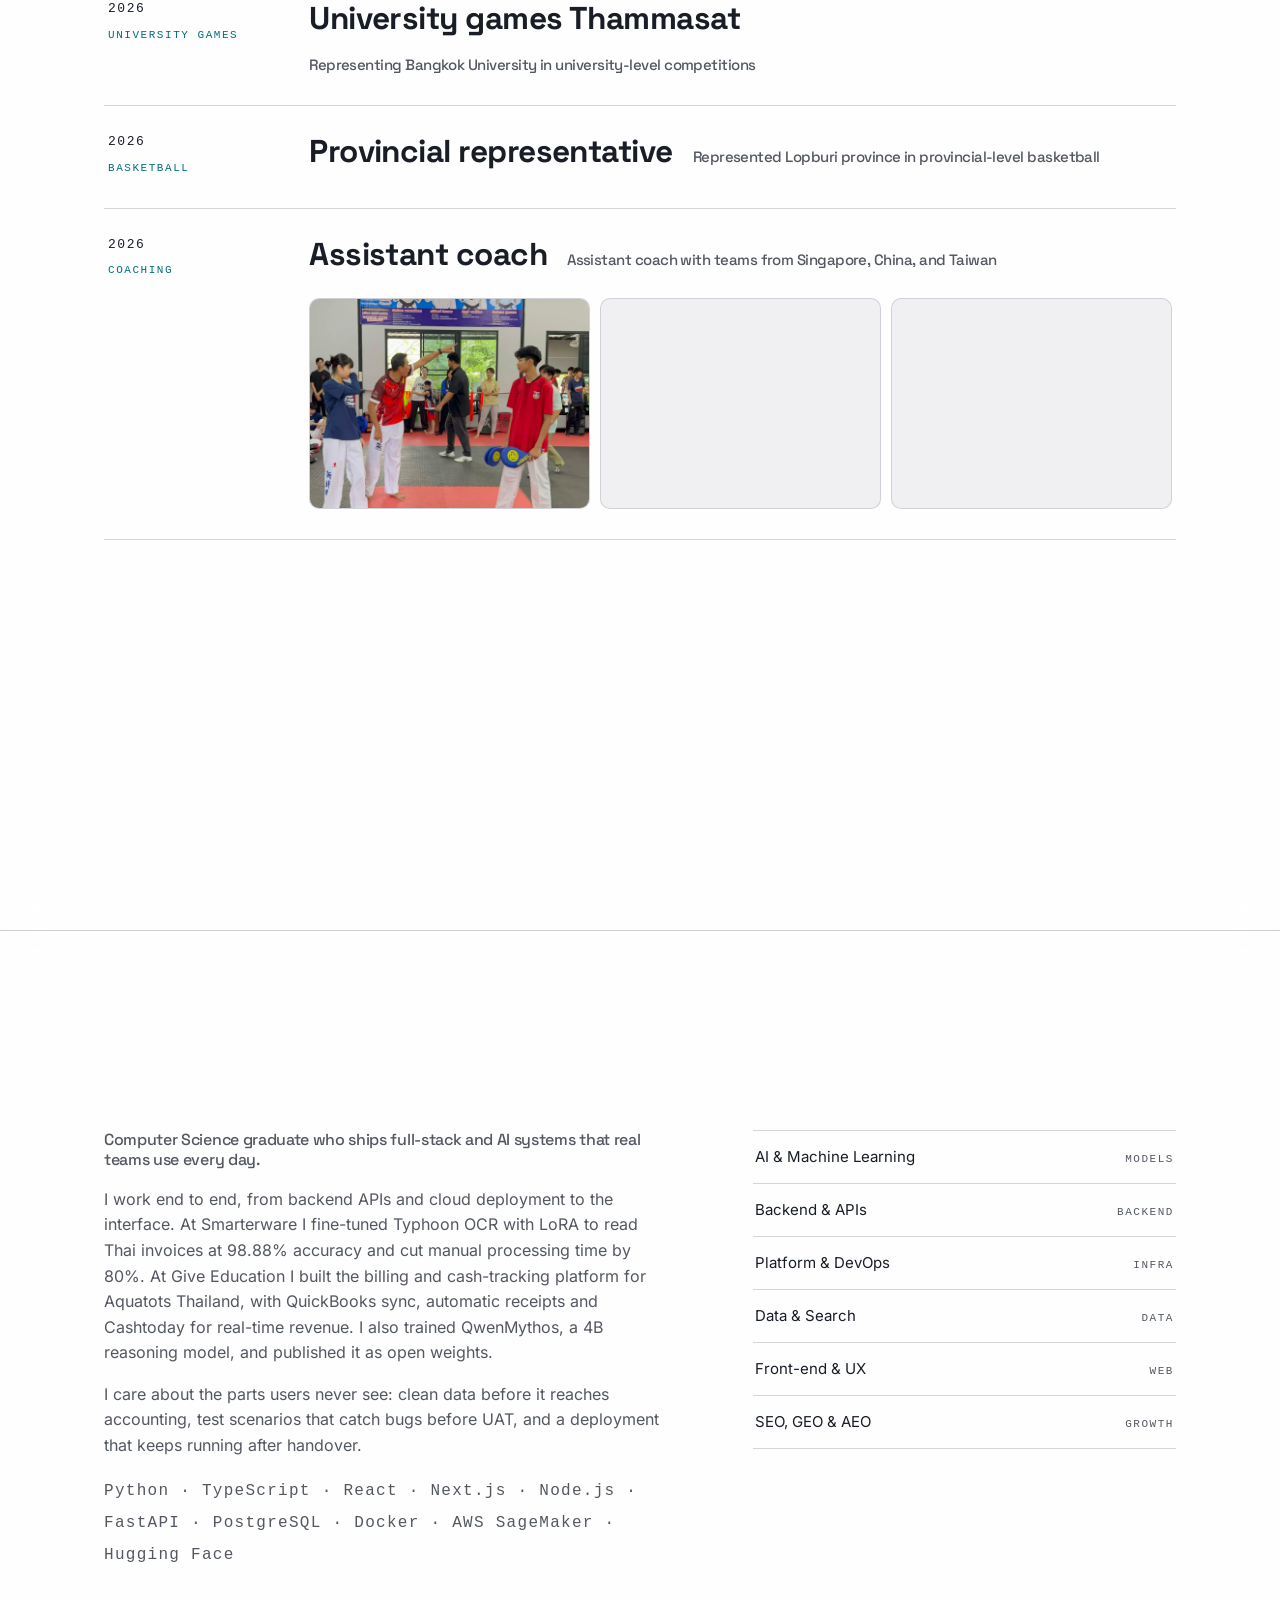
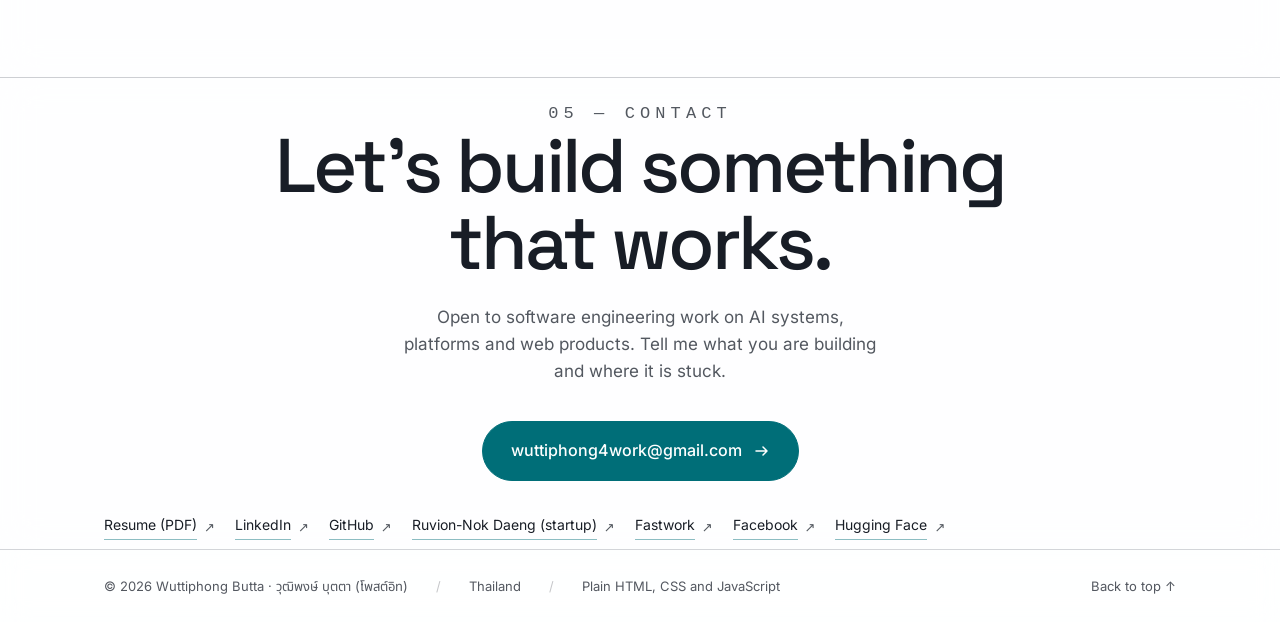
==== commit d0f9399b: "Add about page, photo galleries, resume and profile links - about.html: minimal TaeKwonDo story page" ====
--- a/index.html
+++ b/index.html
@@ -4,26 +4,27 @@
 <meta charset="utf-8" />
 <meta name="viewport" content="width=device-width, initial-scale=1" />
 <link rel="canonical" href="https://wuttiphongbutta.netlify.app/" />
-<title>Wuttiphong Butta — Software Engineer</title>
-<meta name="description" content="Portfolio of Wuttiphong Butta — AI systems, a self-trained open-weights LLM, an accounting pipeline that corrects and validates data before QuickBooks and issues receipts automatically, RAG chatbots and search visibility work across SEO, GEO and AEO." />
+<title>Wuttiphong Butta (วุฒิพงษ์ บุตตา) — Software Engineer</title>
+<meta name="description" content="Portfolio of Wuttiphong Butta (วุฒิพงษ์ บุตตา, โพสต์อิท) — AI systems, a self-trained open-weights LLM, an accounting pipeline that corrects and validates data before QuickBooks and issues receipts automatically, RAG chatbots and search visibility work across SEO, GEO and AEO." />
 <meta name="author" content="Wuttiphong Butta" />
 <meta name="robots" content="index, follow, max-image-preview:large" />
 <meta name="theme-color" content="#f9fafc" />
 <meta name="color-scheme" content="light" />
 <meta property="og:type" content="profile" />
 <meta property="og:site_name" content="Wuttiphong Butta" />
-<meta property="og:title" content="Wuttiphong Butta — Software Engineer" />
-<meta property="og:description" content="Portfolio of Wuttiphong Butta — AI systems, a self-trained open-weights LLM, an accounting pipeline that corrects and validates data before QuickBooks and issues receipts automatically, RAG chatbots and search visibility work across SEO, GEO and AEO." />
+<meta property="og:title" content="Wuttiphong Butta (วุฒิพงษ์ บุตตา) — Software Engineer" />
+<meta property="og:description" content="Portfolio of Wuttiphong Butta (วุฒิพงษ์ บุตตา, โพสต์อิท) — AI systems, a self-trained open-weights LLM, an accounting pipeline that corrects and validates data before QuickBooks and issues receipts automatically, RAG chatbots and search visibility work across SEO, GEO and AEO." />
 <meta property="og:locale" content="en_US" />
 <meta property="og:locale:alternate" content="th_TH" />
 <meta name="twitter:card" content="summary" />
-<meta name="twitter:title" content="Wuttiphong Butta — Software Engineer" />
-<meta name="twitter:description" content="Portfolio of Wuttiphong Butta — AI systems, a self-trained open-weights LLM, an accounting pipeline that corrects and validates data before QuickBooks and issues receipts automatically, RAG chatbots and search visibility work across SEO, GEO and AEO." />
+<meta name="twitter:title" content="Wuttiphong Butta (วุฒิพงษ์ บุตตา) — Software Engineer" />
+<meta name="twitter:description" content="Portfolio of Wuttiphong Butta (วุฒิพงษ์ บุตตา, โพสต์อิท) — AI systems, a self-trained open-weights LLM, an accounting pipeline that corrects and validates data before QuickBooks and issues receipts automatically, RAG chatbots and search visibility work across SEO, GEO and AEO." />
 <script type="application/ld+json">
 {
 "@context": "https://schema.org",
 "@type": "Person",
 "name": "Wuttiphong Butta",
+  "alternateName": ["วุฒิพงษ์ บุตตา", "โพสต์อิท วุฒิพงษ์ บุตตา", "โพสต์อิท"],
 "jobTitle": "Software Engineer",
   "description": "Software engineer working on AI systems, open-weights LLM training, an accounting pipeline that corrects and validates data before QuickBooks and issues receipts automatically, RAG chatbots and search visibility work across SEO, GEO and AEO.",
   "knowsAbout": [
@@ -54,8 +55,17 @@
     }
   ],
   "sameAs": [
-  "https://huggingface.co/Wuttiphong23"
-],
+    "https://huggingface.co/Wuttiphong23",
+    "https://www.facebook.com/wuttiphong.butta.2024/",
+    "https://fastwork.com/th/user/wuttiphongbutta",
+    "https://www.linkedin.com/in/wuttiphong-butta",
+    "https://github.com/WinnerX36"
+  ],
+  "founder": {
+    "@type": "Organization",
+    "name": "Ruvion-Nok Daeng",
+    "url": "https://ruvionnokdaeng.vercel.app/"
+  },
   "memberOf": {
     "@type": "Organization",
     "name": "H.O.W. — House of Wisdom, Bangkok",
@@ -86,7 +96,13 @@
       <a href="#experience" data-od-id="nav-experience" data-i18n="nav.experience">Experience</a>
       <a href="#activities" data-od-id="nav-activities" data-i18n="nav.activities">Activities</a>
       <a href="#sports" data-od-id="nav-sports" data-i18n="nav.sports">Sport</a>
-      <a href="#about" data-od-id="nav-about" data-i18n="nav.about">About</a>
+      <details class="nav-drop" data-od-id="nav-about">
+        <summary data-i18n="nav.about">About</summary>
+        <div class="nav-drop-menu">
+          <a href="#about" data-i18n="nav.aboutMe">About me</a>
+          <a href="about.html" data-i18n="nav.sportStory">Sport story</a>
+        </div>
+      </details>
       <a href="#contact" data-od-id="nav-contact" data-i18n="nav.contact">Contact</a>
     </nav>
     <div class="nav-tools">
@@ -274,7 +290,17 @@
             <div class="exp-projects">
               <span class="exp-projects-label" data-i18n="exp.projects">Projects</span>
               <div class="exp-projects-list">
-                <span data-i18n="item.aiOcr.title">AI OCR</span>
+                <details class="exp-proj">
+                  <summary><span data-i18n="item.aiOcr.title">AI OCR</span></summary>
+                <div class="sport-media sport-media--strip" role="region" tabindex="0" aria-label="รูปภาพช่วงฝึกงานที่ Smarterware — เลื่อนหรือปัดเพื่อดูรูปถัดไป">
+                  <img src="assets/img/experience/smarterware-certificate.webp" alt="รับเกียรติบัตรการฝึกงานจาก Smarterware Co., Ltd." loading="lazy" decoding="async">
+                  <img src="assets/img/experience/smarterware-interns.webp" alt="นักศึกษาฝึกงานถือเกียรติบัตรถ่ายภาพร่วมกับทีม Smarterware" loading="lazy" decoding="async">
+                  <img src="assets/img/experience/smarterware-team.webp" alt="ทีม Smarterware และนักศึกษาฝึกงานถือป้าย SMARTERWARE" loading="lazy" decoding="async">
+                  <img src="assets/img/experience/smarterware-ocr-api.webp" alt="ผลลัพธ์ JSON จาก OCR API อ่านเลขที่และยอดรวมของใบแจ้งหนี้" loading="lazy" decoding="async">
+                  <img src="assets/img/experience/smarterware-pipeline.webp" alt="ไฟล์ตั้งค่า data pipeline สำหรับเทรนโมเดลเลย์เอาต์เอกสาร" loading="lazy" decoding="async">
+                  <img src="assets/img/experience/smarterware-training.webp" alt="หน้าจอเทรนโมเดล YOLO สำหรับตรวจจับเลย์เอาต์เอกสารบน SageMaker" loading="lazy" decoding="async">
+                </div>
+                </details>
               </div>
             </div>
           </div>
@@ -371,34 +397,15 @@
               <span class="act-detail-label" data-i18n="act.bringBack">Brought back</span>
               <p class="act-back" data-i18n="act.bulls.back">What we push through in the arena comes back as practice — a working method for turning a club conversation into a launched project, used in the work at Give Education and Aquatots Thailand.</p>
             </div>
-          </div>
-        </li>
-
-        <li class="act-item" data-reveal style="--d:240ms" data-od-id="act-sports">
-          <div class="act-meta">
-            <span class="act-period" data-i18n="act.sports.period">2026</span>
-            <span class="act-type" data-i18n="act.sports.type">Sports & athletics</span>
-            <span class="act-place" data-i18n="act.sports.place">Thailand</span>
-          </div>
-          <div class="act-main">
-            <h3 class="act-name">
-              <span data-i18n="act.sports.name">Sports & athletics achievements</span>
-            </h3>
-            <p class="act-role" data-i18n="act.sports.role">AI & Technology Specialist</p>
-            <p class="act-desc" data-i18n="act.sports.desc">National-level TaeKwonDo competitions, university games, and representing province in basketball and village-level events.</p>
-            <div class="act-detail">
-              <span class="act-detail-label" data-i18n="act.focus">Focus</span>
-              <div class="act-focus-list">
-                <span data-i18n="act.sports.f1">TaeKwonDo — Chumporn-Ranong Youth Games (33rd National, Runner-up 2nd place)</span>
-                <span data-i18n="act.sports.f2">TaeKwonDo — Kanchanaburi Games (35th, Runner-up 2nd)</span>
-                <span data-i18n="act.sports.f3">TaeKwonDo — Thailand Championship (Cadet category, 4th place)</span>
-                <span data-i18n="act.sports.f4">TaeKwonDo — University games & province representative</span>
-              </div>
-              <span class="act-detail-label" data-i18n="act.bringBack">Brought back</span>
-              <p class="act-back" data-i18n="act.sports.back">Sports discipline has strengthened focus, resilience and teamwork — skills carried into every technical project.</p>
-            </div>
-          </div>
-        </li>
+            <div class="sport-media sport-media--strip" role="region" tabindex="0" aria-label="รูปภาพงาน Bull’s Arena: Pitching Day — เลื่อนหรือปัดเพื่อดูรูปถัดไป">
+              <img src="assets/img/activities/how-1.webp" alt="โค้ชยกมือถามผู้พิชระหว่างงาน Bull’s Arena: Pitching Day" loading="lazy" decoding="async">
+              <img src="assets/img/activities/how-2.webp" alt="คณะโค้ชและนักลงทุนนั่งฟังการพิชในงาน Bull’s Arena" loading="lazy" decoding="async">
+              <img src="assets/img/activities/how-3.webp" alt="ผู้เข้าร่วมเต็มห้องในงาน Bull’s Arena: Pitching Day" loading="lazy" decoding="async">
+              <img src="assets/img/activities/how-4.webp" alt="พิธีกรดำเนินรายการบนเวที Bull’s Arena ต่อหน้าผู้เข้าร่วม" loading="lazy" decoding="async">
+            </div>
+          </div>
+        </li>
+
       </ul>
     </div>
   </section>
@@ -408,7 +415,6 @@
       <div class="section-head" data-reveal>
         <span class="num">05</span>
         <h2 data-i18n="sports.title">Sport</h2>
-        <p class="hint" data-i18n="sports.hint">National-level TaeKwonDo competitions, university games, and representing province in basketball and village-level events.</p>
       </div>
 
       <ul class="sport-list">
@@ -469,7 +475,7 @@
           </div>
           <div class="sport-main">
             <h3 class="sport-name" data-i18n="sports.name5">Provincial representative</h3>
-            <p class="sport-desc" data-i18n="sports.desc5">Lpai province at village-level basketball events</p>
+            <p class="sport-desc" data-i18n="sports.desc5">Represented Lopburi province in provincial-level basketball</p>
           </div>
         </li>
 
@@ -520,10 +526,10 @@
       </div>
       <div class="about-grid">
         <div class="about-body" data-reveal style="--d:80ms">
-          <p class="about-lead" data-i18n="about.lead">I build software that has to hold up in production.</p>
-          <p data-i18n="about.p1">Most of my work sits between the model and the product: an OCR pipeline that reads Thai invoices, a platform that replaced four internal tools, STQ Orbit where accounting data is corrected and validated before it reaches QuickBooks and receipts are issued automatically, a chatbot that answers with sources instead of guesses, and a reasoning model I trained myself on Thai data — then published as open weights.</p>
-          <p data-i18n="about.p2">I care about the unglamorous parts — response time under load, inference cost per document, a schema that still makes sense a year later, and an interface that loads on a slow connection.</p>
-          <p class="tool-row" data-i18n="about.tools">Python · TypeScript · FastAPI · PyTorch · PostgreSQL · Docker · React · Next.js</p>
+          <p class="about-lead" data-i18n="about.lead">Computer Science graduate who ships full-stack and AI systems that real teams use every day.</p>
+          <p data-i18n="about.p1">I work end to end, from backend APIs and cloud deployment to the interface. At Smarterware I fine-tuned Typhoon OCR with LoRA to read Thai invoices at 98.88% accuracy and cut manual processing time by 80%. At Give Education I built the billing and cash-tracking platform for Aquatots Thailand, with QuickBooks sync, automatic receipts and Cashtoday for real-time revenue. I also trained QwenMythos, a 4B reasoning model, and published it as open weights.</p>
+          <p data-i18n="about.p2">I care about the parts users never see: clean data before it reaches accounting, test scenarios that catch bugs before UAT, and a deployment that keeps running after handover.</p>
+          <p class="tool-row" data-i18n="about.tools">Python · TypeScript · React · Next.js · Node.js · FastAPI · PostgreSQL · Docker · AWS SageMaker · Hugging Face</p>
         </div>
         <div data-reveal style="--d:160ms">
           <ul class="cap-list">
@@ -548,14 +554,22 @@
         wuttiphong4work@gmail.com
         <svg viewBox="0 0 16 16" fill="none" aria-hidden="true"><path d="M2 8h11M9 4l4 4-4 4" stroke="currentColor" stroke-width="1.5" stroke-linecap="round" stroke-linejoin="round"/></svg>
       </a>
-      <p class="contact-note" data-reveal style="--d:320ms" data-i18n="contact.note">Outcome copy for AI OCR, ORBIT, AI Chatbot (RAG) and SEO is still sample — edit assets/js/i18n.js to make it yours</p>
+      <div class="contact-links" data-reveal style="--d:320ms">
+        <a class="exp-site" href="assets/Resume_WuttiphongButta.pdf" target="_blank" rel="noopener" type="application/pdf"><span class="exp-site-text">Resume (PDF)</span><span class="exp-site-arrow" aria-hidden="true">&#8599;</span></a>
+        <a class="exp-site" href="https://www.linkedin.com/in/wuttiphong-butta" target="_blank" rel="me noopener noreferrer"><span class="exp-site-text">LinkedIn</span><span class="exp-site-arrow" aria-hidden="true">&#8599;</span></a>
+        <a class="exp-site" href="https://github.com/WinnerX36" target="_blank" rel="me noopener noreferrer"><span class="exp-site-text">GitHub</span><span class="exp-site-arrow" aria-hidden="true">&#8599;</span></a>
+        <a class="exp-site" href="https://ruvionnokdaeng.vercel.app/" target="_blank" rel="me noopener noreferrer"><span class="exp-site-text">Ruvion-Nok Daeng (startup)</span><span class="exp-site-arrow" aria-hidden="true">&#8599;</span></a>
+        <a class="exp-site" href="https://fastwork.com/th/user/wuttiphongbutta" target="_blank" rel="me noopener noreferrer"><span class="exp-site-text">Fastwork</span><span class="exp-site-arrow" aria-hidden="true">&#8599;</span></a>
+        <a class="exp-site" href="https://www.facebook.com/wuttiphong.butta.2024/" target="_blank" rel="me noopener noreferrer"><span class="exp-site-text">Facebook</span><span class="exp-site-arrow" aria-hidden="true">&#8599;</span></a>
+        <a class="exp-site" href="https://huggingface.co/Wuttiphong23" target="_blank" rel="me noopener noreferrer"><span class="exp-site-text">Hugging Face</span><span class="exp-site-arrow" aria-hidden="true">&#8599;</span></a>
+      </div>
     </div>
   </section>
   </main>
 
   <footer data-od-id="site-footer">
   <div class="foot-inner">
-    <span>© 2026 Wuttiphong Butta</span>
+    <span>© 2026 Wuttiphong Butta · <span lang="th">วุฒิพงษ์ บุตตา (โพสต์อิท)</span></span>
     <span class="sep">/</span>
     <span data-i18n="foot.city">Thailand</span>
     <span class="sep">/</span>
--- a/assets/css/site.css
+++ b/assets/css/site.css
@@ -398,7 +398,7 @@
 letter-spacing:0.24em;
 color:var(--accent);
 }
-.section-head h2{
+.section-head :is(h1,h2){
 font-family:var(--font-display);
 font-weight:500;
 font-size:clamp(30px, 4.4vw, 52px);
@@ -694,34 +694,6 @@
   padding:5px 11px;
 }
 
-.exp-project-details{ margin-top:20px; }
-.exp-project-summary{
-  display:flex;
-  align-items:center;
-  justify-content:space-between;
-  gap:16px;
-  padding:14px 0;
-  border-top:1px solid color-mix(in oklab, var(--border) 55%, transparent);
-  font-family:var(--font-mono);
-  font-size:12px;
-  color:var(--fg);
-  cursor:pointer;
-  list-style:none;
-}
-.exp-project-summary::-webkit-details-marker{ display:none; }
-.exp-project-summary::after{ content:'+'; font-size:20px; line-height:1; }
-.exp-project-details[open] > .exp-project-summary::after{ content:'−'; }
-.exp-project-summary:hover{ color:var(--accent); }
-.exp-project-summary:focus-visible{ outline:2px solid var(--accent); outline-offset:4px; }
-.exp-project-details > .exp-projects{ margin-top:0; }
-.exp-project-photo{ margin:20px 0 0; }
-.exp-project-photo img{
-  display:block;
-  width:100%;
-  height:auto;
-  border-radius:12px;
-}
-
 /* ---------- activities ---------- */
 
 .act-detail{
@@ -938,6 +910,15 @@
   transform:translateY(-1px);
 }
 .btn svg{ width:16px; height:16px; flex:none; }
+.contact-note{
+margin:22px 0 0;
+font-family:var(--font-mono);
+font-size:11px;
+letter-spacing:0.12em;
+text-transform:uppercase;
+color:var(--muted);
+}
+
 /* ---------- footer ---------- */
 
 footer{
@@ -1073,7 +1054,7 @@
 
 html[lang="th"] :is(h1,h2,h3){ letter-spacing:0; }
 html[lang="th"] .hero h1{ line-height:1.24; }
-html[lang="th"] .section-head h2{ line-height:1.32; }
+html[lang="th"] .section-head :is(h1,h2){ line-height:1.32; }
 html[lang="th"] .contact h2{ line-height:1.3; }
 html[lang="th"] .work-title{ line-height:1.5; }
 html[lang="th"] .exp-company,
@@ -1097,22 +1078,75 @@
 html[lang="th"] .cap-list em{ overflow-wrap:anywhere; }
 html[lang="th"] .tool-row{ letter-spacing:0.04em; }
 
-/* ---------- Thai name + FAQ ---------- */
-
-.name-th{
-  margin:12px 0 0;
-  font-size:clamp(18px, 2.2vw, 24px);
-  color:var(--muted, inherit);
-}
-.faq-list{ margin-top:32px; border-top:1px solid var(--border); }
-.faq-item{ border-bottom:1px solid var(--border); }
-.faq-item summary{
-  cursor:pointer;
-  padding:18px 0;
-  font-weight:500;
-}
-.faq-item summary:focus-visible{ outline:2px solid var(--accent); outline-offset:4px; }
-.faq-item p{ margin:0 0 18px; max-width:68ch; }
-.contact-profiles{ margin-top:24px; }
-.sport-intro{ margin:24px 0 0; max-width:72ch; font-size:clamp(16px, 1.6vw, 18px); line-height:1.65; }
-html[lang="th"] .sport-intro{ line-height:1.8; }
+.contact-links{ display:flex; flex-wrap:wrap; gap:12px 20px; margin-top:24px; }
+.exp-proj{ flex-basis:100%; }
+.exp-proj summary{ display:inline-flex; align-items:center; gap:6px; cursor:pointer; list-style:none; }
+.exp-proj summary::-webkit-details-marker{ display:none; }
+.exp-proj summary:hover span{ color:var(--fg); }
+.exp-proj summary:focus-visible{ outline:2px solid currentColor; outline-offset:3px; }
+.exp-proj .sport-media{ margin-top:12px; }
+
+.nav-drop{ position:relative; }
+.nav-drop summary{ list-style:none; cursor:pointer; color:var(--muted); font-size:14px; letter-spacing:0.01em; padding:0 12px; min-height:44px; display:inline-flex; align-items:center; gap:6px; }
+.nav-drop summary::-webkit-details-marker{ display:none; }
+.nav-drop summary::after{ content:""; width:6px; height:6px; border-right:1.5px solid currentColor; border-bottom:1.5px solid currentColor; transform:translateY(-2px) rotate(45deg); transition:transform 150ms var(--ease); }
+.nav-drop[open] summary::after{ transform:translateY(1px) rotate(-135deg); }
+.nav-drop summary:hover, .nav-drop summary:focus-visible, .nav-drop[open] summary{ color:var(--fg); }
+.nav-drop-menu{ position:absolute; top:100%; left:0; min-width:180px; display:flex; flex-direction:column; padding:6px; background:var(--surface); border:1px solid var(--border); border-radius:10px; box-shadow:0 8px 24px color-mix(in oklab, var(--fg) 10%, transparent); z-index:20; }
+.nav-drop-menu a:last-child{ color:var(--muted); }
+.nav-drop-menu a:last-child::after{ content:none; }
+.nav-drop-menu a[aria-current="page"]{ color:var(--fg); }
+@media (max-width:720px){
+  .nav-drop summary{ min-height:48px; width:100%; }
+  .nav-drop-menu{ position:static; box-shadow:none; border:0; background:transparent; padding:0 0 0 12px; }
+}
+
+/* about.html — single reading column */
+.story{ padding:clamp(120px, 16vh, 180px) var(--pad) clamp(80px, 12vh, 140px); }
+.story-col{ max-width:640px; margin:0 auto; }
+.story-kicker{ font-family:var(--font-mono); font-size:12px; letter-spacing:0.12em; text-transform:uppercase; color:var(--accent); margin:0 0 16px; }
+.story-title{ font-family:var(--font-display); font-size:clamp(36px, 6vw, 56px); line-height:1.05; letter-spacing:-0.02em; margin:0 0 24px; text-wrap:balance; }
+.story-lead{ font-size:clamp(19px, 2.2vw, 22px); line-height:1.5; color:var(--fg); margin:0 0 48px; text-wrap:pretty; }
+.story-stats{ display:grid; grid-template-columns:repeat(3, 1fr); gap:24px; margin:0 0 48px; padding:24px 0; border-top:1px solid var(--border); border-bottom:1px solid var(--border); }
+.story-stats div{ margin:0; }
+.story-stats dt{ font-family:var(--font-display); font-size:clamp(28px, 4vw, 40px); line-height:1; color:var(--fg); font-variant-numeric:tabular-nums; }
+.story-stats dd{ margin:8px 0 0; font-size:13px; line-height:1.4; color:var(--muted); }
+.story-body p{ font-size:17px; line-height:1.75; color:var(--muted); margin:0 0 20px; max-width:65ch; }
+.story-body .story-turn{ color:var(--fg); padding-left:16px; border-left:2px solid var(--accent); }
+.story-back{ margin-top:32px; }
+html[lang="th"] .story-body p, html[lang="th"] .story-lead{ line-height:1.9; }
+@media (max-width:520px){ .story-stats{ gap:16px; } .story-stats dd{ font-size:12px; } }
+.exp-item.has-proj{ cursor:pointer; }
+.exp-item.has-proj .sport-media{ cursor:auto; }
+
+/* card chevron: shows the card opens */
+.exp-item.has-proj{ position:relative; padding-right:44px; }
+.exp-item.has-proj::after{
+  content:""; position:absolute; top:34px; right:14px;
+  width:9px; height:9px;
+  border-right:2px solid var(--muted); border-bottom:2px solid var(--muted);
+  transform:rotate(45deg); transition:transform 200ms var(--ease), border-color 150ms var(--ease);
+}
+.exp-item.has-proj:hover::after{ border-color:var(--fg); }
+.exp-item.has-proj:has(.exp-proj[open])::after{ transform:translateY(4px) rotate(-135deg); }
+/* let the photo strip scroll inside the card instead of stretching it */
+.exp-main, .exp-projects-list, .exp-proj{ min-width:0; }
+.exp-proj{ max-width:100%; }
+/* strip arrows (desktop) */
+.strip-wrap{ position:relative; }
+.strip-btn{
+  position:absolute; top:calc(50% - 5px); transform:translateY(-50%);
+  width:36px; height:36px; border-radius:50%; border:1px solid var(--border);
+  background:color-mix(in oklab, var(--surface) 92%, transparent); color:var(--fg);
+  display:grid; place-items:center; cursor:pointer; z-index:2; font-size:18px; line-height:1;
+}
+.strip-btn:hover{ border-color:var(--fg); }
+.strip-btn:focus-visible{ outline:2px solid var(--accent); outline-offset:2px; }
+.strip-btn[disabled]{ opacity:0; pointer-events:none; }
+.strip-btn--prev{ left:6px; } .strip-btn--next{ right:6px; }
+@media (hover:none){ .strip-btn{ display:none; } }
+/* keep the "Projects" label level with the first project when photos open */
+.exp-projects{ align-items:start; }
+/* photos start under the "Projects" label, not under the project name */
+.exp-proj .strip-wrap{ margin-left:calc(-92px - 16px); }
+@media (max-width: 560px){ .exp-proj .strip-wrap{ margin-left:0; } }
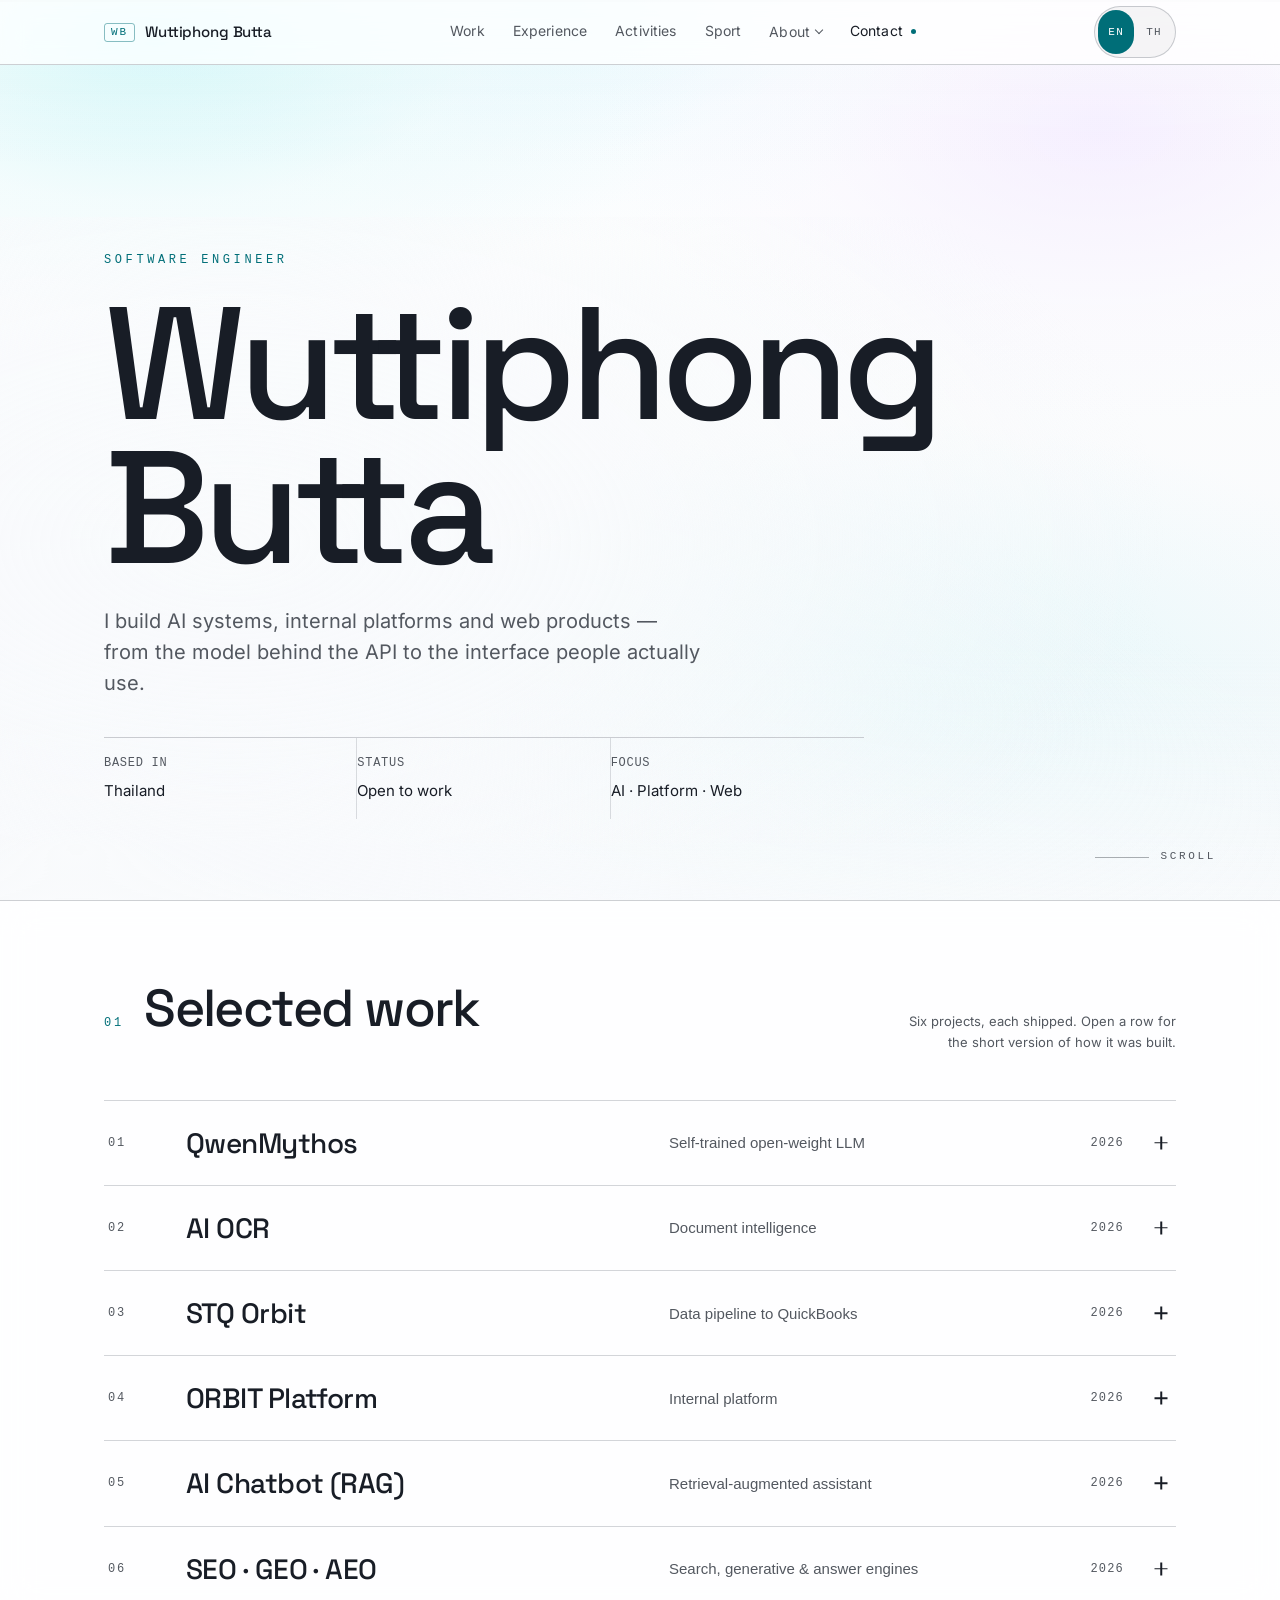
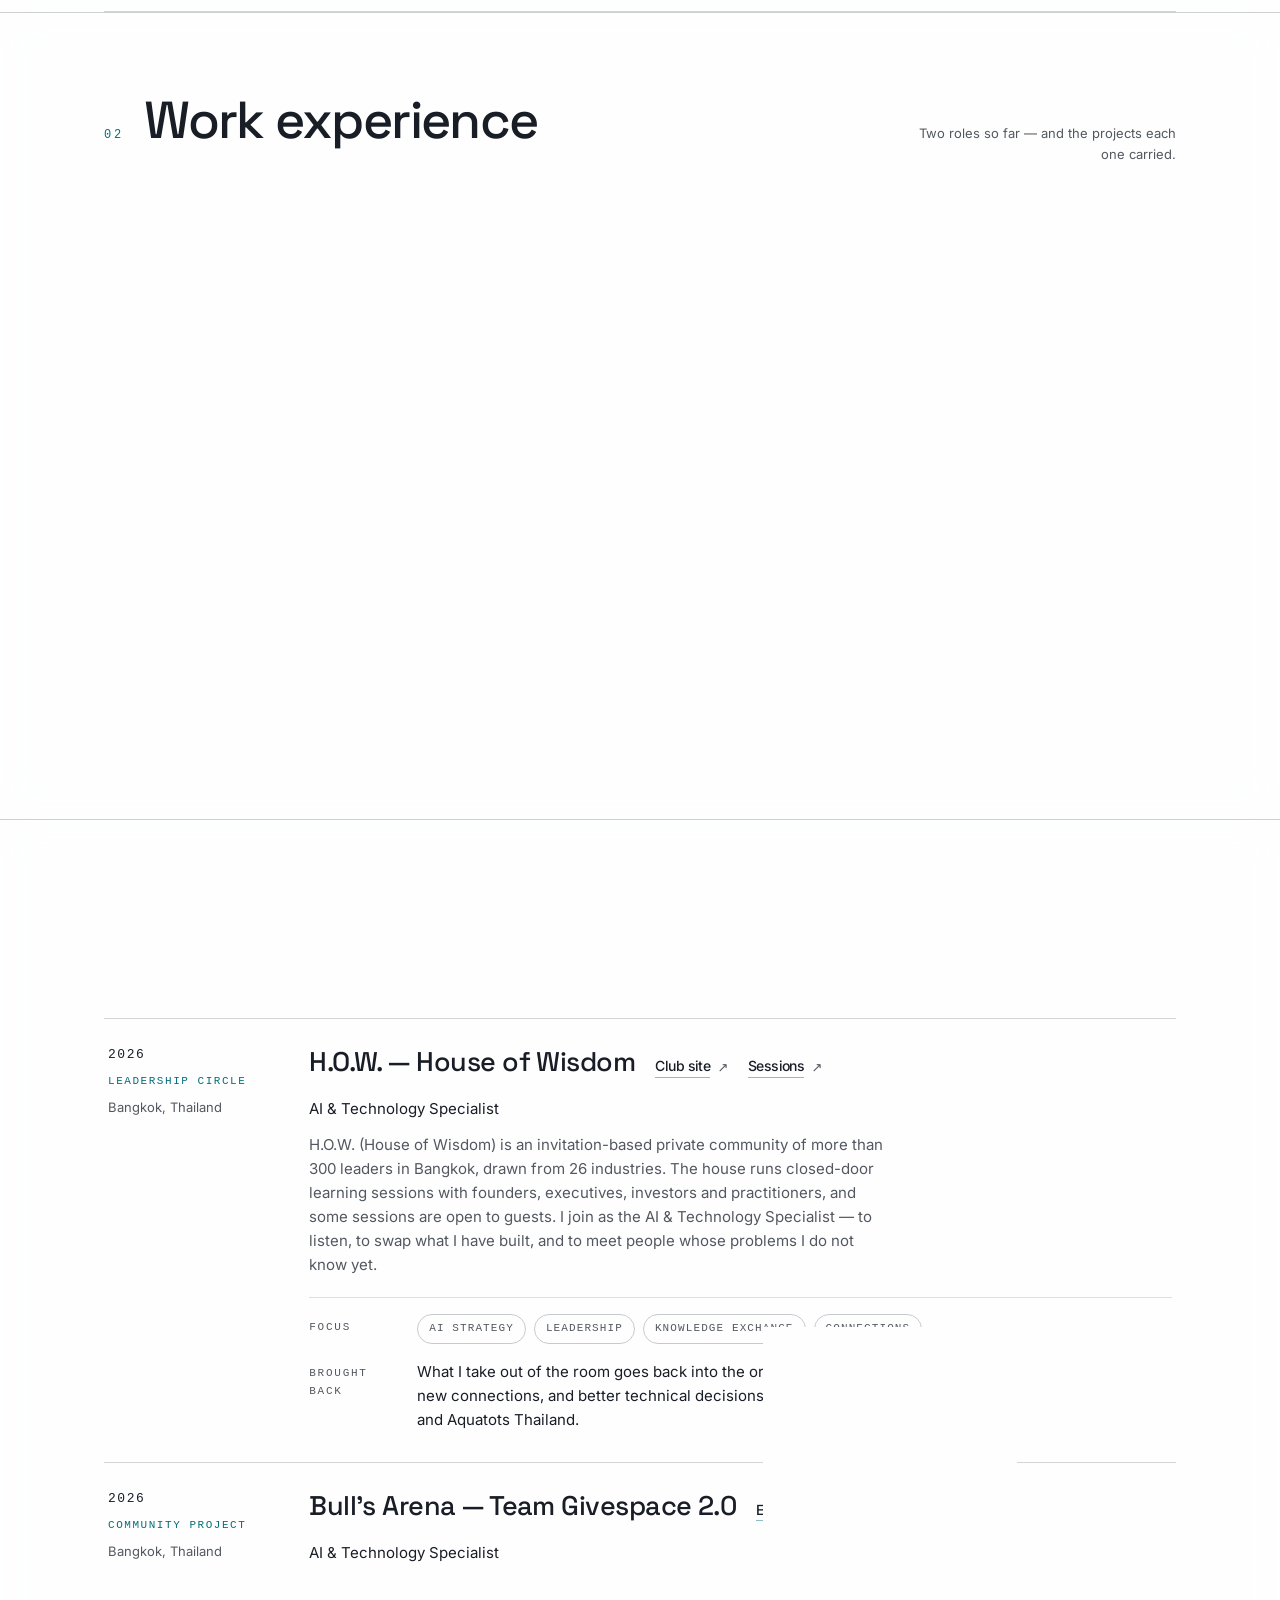
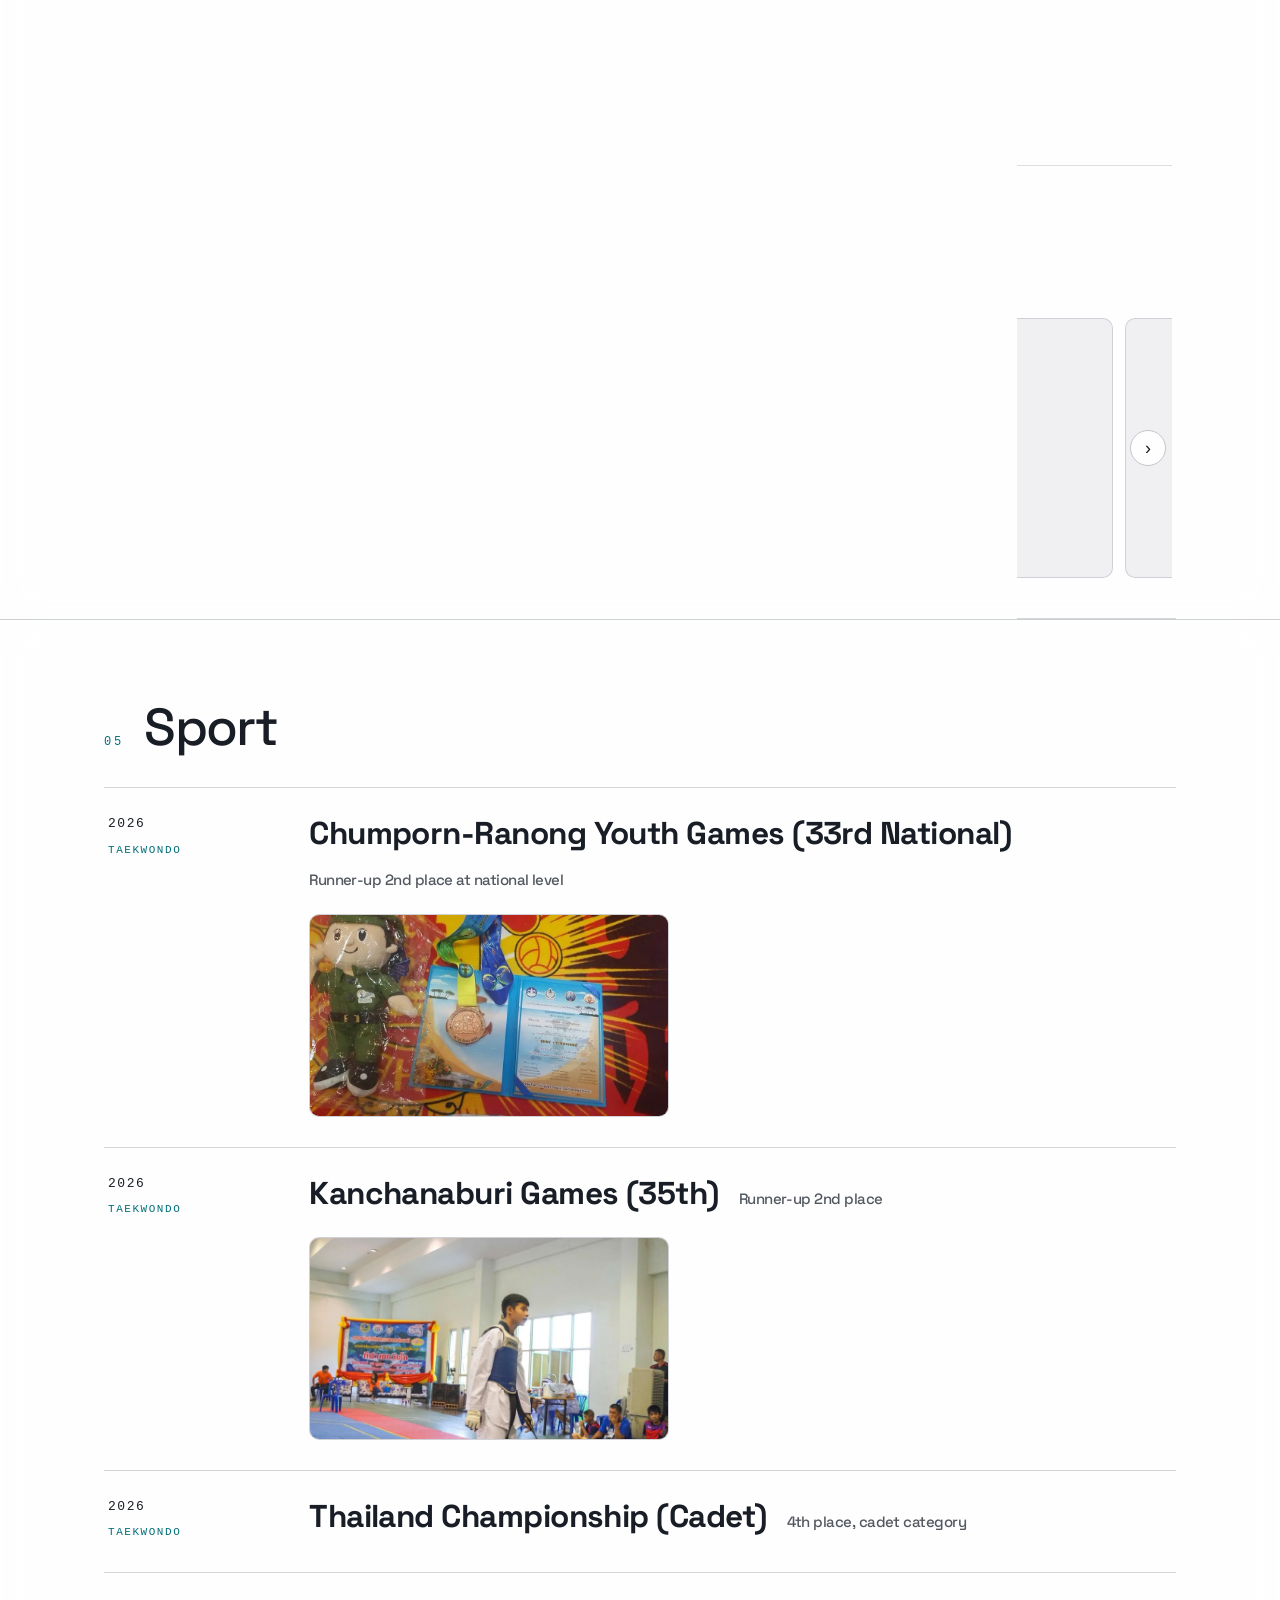
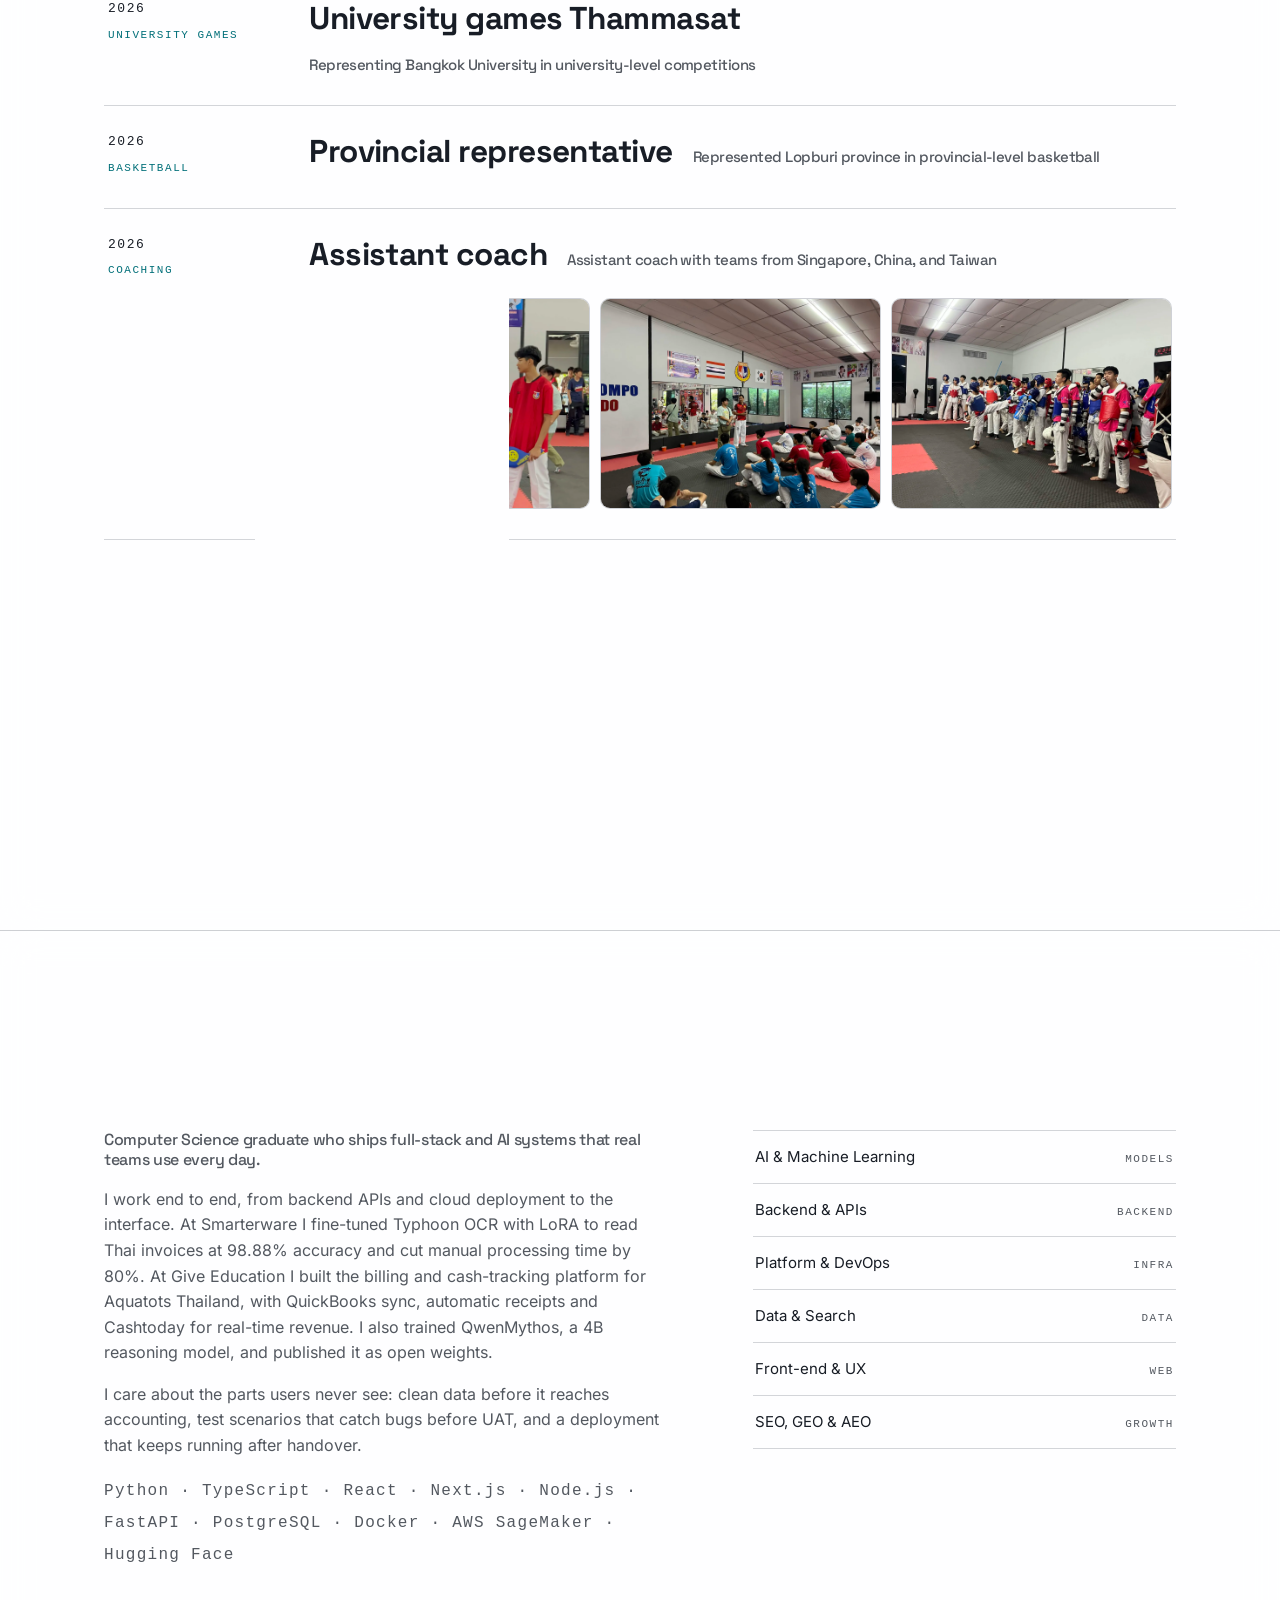
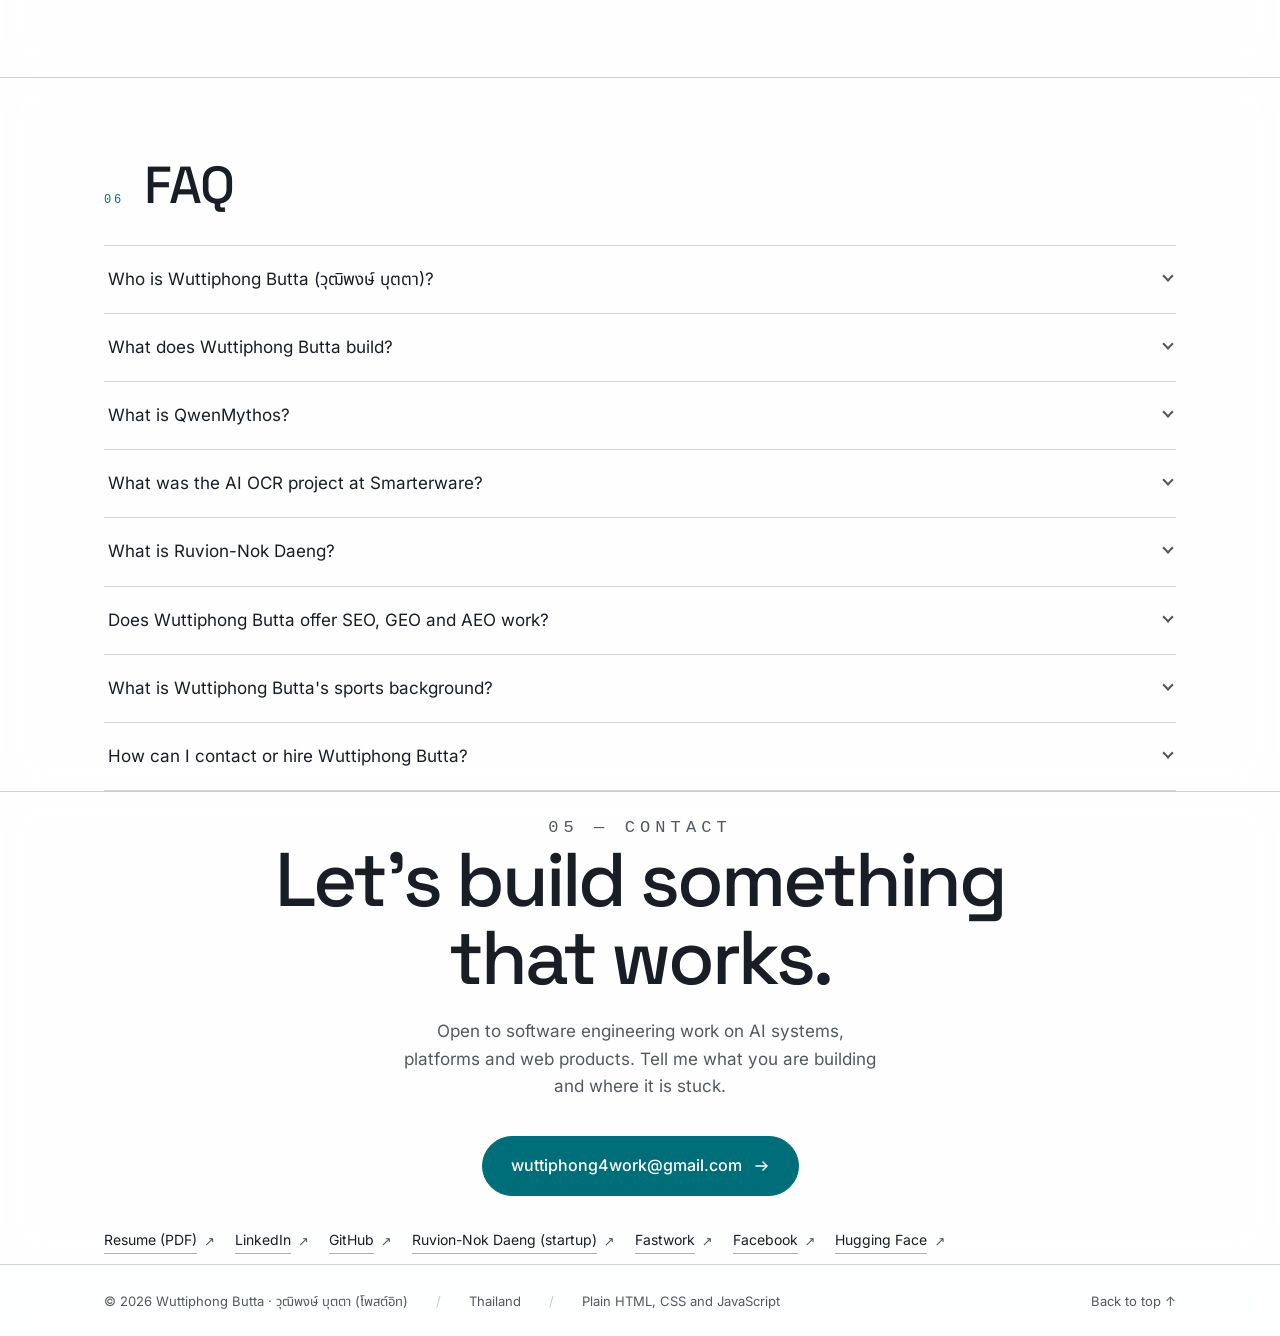
==== commit 39bee237: "Add Thai page, FAQ and real project outcomes for GEO/AEO - th/index.html: Thai text rendered in HTML" ====
--- a/index.html
+++ b/index.html
@@ -73,6 +73,84 @@
   }
 }
 </script>
+<!-- head:start -->
+<link rel="alternate" hreflang="en" href="https://wuttiphongbutta.netlify.app/" />
+<link rel="alternate" hreflang="th" href="https://wuttiphongbutta.netlify.app/th/" />
+<link rel="alternate" hreflang="x-default" href="https://wuttiphongbutta.netlify.app/" />
+<script type="application/ld+json">
+{
+  "@context": "https://schema.org",
+  "@type": "FAQPage",
+  "inLanguage": "en",
+  "mainEntity": [
+    {
+      "@type": "Question",
+      "name": "Who is Wuttiphong Butta (วุฒิพงษ์ บุตตา)?",
+      "acceptedAnswer": {
+        "@type": "Answer",
+        "text": "Wuttiphong Butta (Thai: วุฒิพงษ์ บุตตา, nickname โพสต์อิท) is a software engineer in Bangkok, Thailand. He is a Computer Science graduate of Bangkok University (2026) and works as AI & Technology Specialist at Give Education, building full-stack and AI systems."
+      }
+    },
+    {
+      "@type": "Question",
+      "name": "What does Wuttiphong Butta build?",
+      "acceptedAnswer": {
+        "@type": "Answer",
+        "text": "He builds production web apps and AI systems end to end: a billing and cash-tracking platform with QuickBooks sync for Aquatots Thailand, an AI OCR system for Thai invoices, a LINE OA chatbot, and QwenMythos, a 4B open-weight reasoning model. His stack includes React, Next.js, Node.js, FastAPI, Docker and AWS."
+      }
+    },
+    {
+      "@type": "Question",
+      "name": "What is QwenMythos?",
+      "acceptedAnswer": {
+        "@type": "Answer",
+        "text": "QwenMythos is a 4B-parameter open-weight reasoning model built by Wuttiphong Butta. It uses a looped (Recurrent-Depth) transformer fine-tuned from a Qwen base on a curated Thai reasoning dataset, and ships as safetensors and a Q4_K_M GGUF that runs locally with llama.cpp or Ollama."
+      }
+    },
+    {
+      "@type": "Question",
+      "name": "What was the AI OCR project at Smarterware?",
+      "acceptedAnswer": {
+        "@type": "Answer",
+        "text": "During his internship at Smarterware Co., Ltd. (a member of SAMART TELCOMS), Wuttiphong fine-tuned Typhoon OCR with LoRA adapters through Unsloth. The system reached 98.88% text-extraction accuracy on Thai invoices, cut manual processing time by 80%, and was deployed with FastAPI, Docker and AWS SageMaker."
+      }
+    },
+    {
+      "@type": "Question",
+      "name": "What is Ruvion-Nok Daeng?",
+      "acceptedAnswer": {
+        "@type": "Answer",
+        "text": "Ruvion-Nok Daeng is a startup founded by Wuttiphong Butta. Its website is ruvionnokdaeng.vercel.app."
+      }
+    },
+    {
+      "@type": "Question",
+      "name": "Does Wuttiphong Butta offer SEO, GEO and AEO work?",
+      "acceptedAnswer": {
+        "@type": "Answer",
+        "text": "Yes. He works as a freelance consultant on technical SEO, GEO (generative engine optimisation) and AEO (answer engine optimisation): audits, structured data and AI search intelligence tools. He takes freelance work through Fastwork and by email."
+      }
+    },
+    {
+      "@type": "Question",
+      "name": "What is Wuttiphong Butta's sports background?",
+      "acceptedAnswer": {
+        "@type": "Answer",
+        "text": "He was a rising TaeKwonDo prospect with two national podiums (runner-up at the 33rd National Youth Games and the 35th Kanchanaburi Games) and 4th place at the Thailand Championship (cadet). A left-knee injury ended his shot at the national team. He later represented Bangkok University and Lopburi province in basketball, and coached alongside teams from Singapore, China and Taiwan."
+      }
+    },
+    {
+      "@type": "Question",
+      "name": "How can I contact or hire Wuttiphong Butta?",
+      "acceptedAnswer": {
+        "@type": "Answer",
+        "text": "Email wuttiphong4work@gmail.com, or reach him on LinkedIn (linkedin.com/in/wuttiphong-butta) or Fastwork. He is open to software engineering work on AI systems, platforms and web products."
+      }
+    }
+  ]
+}
+</script>
+<!-- head:end -->
 <link rel="stylesheet" href="assets/css/fonts.css">
 <link rel="stylesheet" href="assets/css/site.css">
 </head>
@@ -181,10 +259,10 @@
           <div class="work-panel"><div><div class="work-detail">
             <dl>
               <div><dt data-i18n="work.role">Role</dt><dd data-i18n="item.aiOcr.role">AI Engineer</dd></div>
-              <div><dt data-i18n="work.approach">Approach</dt><dd data-i18n="item.aiOcr.approach">Layout detection before recognition, a fine-tuned vision model served behind a job queue</dd></div>
-              <div><dt data-i18n="work.outcome">Outcome</dt><dd data-i18n="item.aiOcr.outcome">Thai and English invoices read end to end, no manual keying</dd></div>
+              <div><dt data-i18n="work.approach">Approach</dt><dd data-i18n="item.aiOcr.approach">Fine-tuned Typhoon OCR, an open-source Thai OCR model, with LoRA adapters through Unsloth, then served it with FastAPI and Docker on AWS SageMaker</dd></div>
+              <div><dt data-i18n="work.outcome">Outcome</dt><dd data-i18n="item.aiOcr.outcome">98.88% text-extraction accuracy on Thai invoices and 80% less manual processing time</dd></div>
             </dl>
-            <div class="work-tags"><span data-i18n="item.aiOcr.t1">PyTorch</span><span data-i18n="item.aiOcr.t2">CUDA</span><span data-i18n="item.aiOcr.t3">OCR</span></div>
+            <div class="work-tags"><span data-i18n="item.aiOcr.t1">Typhoon OCR</span><span data-i18n="item.aiOcr.t2">LoRA</span><span data-i18n="item.aiOcr.t3">FastAPI</span></div>
           </div></div></div>
         </article>
 
@@ -217,8 +295,8 @@
           <div class="work-panel"><div><div class="work-detail">
             <dl>
               <div><dt data-i18n="work.role">Role</dt><dd data-i18n="item.orbit.role">AI &amp; Technology Specialist</dd></div>
-              <div><dt data-i18n="work.approach">Approach</dt><dd data-i18n="item.orbit.approach">Event-driven services, a schema registry and a typed SDK for every consumer</dd></div>
-              <div><dt data-i18n="work.outcome">Outcome</dt><dd data-i18n="item.orbit.outcome">One internal platform replacing four separate tools and one login</dd></div>
+              <div><dt data-i18n="work.approach">Approach</dt><dd data-i18n="item.orbit.approach">Shared services with one schema and a typed SDK, so every internal tool talks to the same data</dd></div>
+              <div><dt data-i18n="work.outcome">Outcome</dt><dd data-i18n="item.orbit.outcome">Internal tools for the Give Education team built on one platform instead of separate systems</dd></div>
             </dl>
             <div class="work-tags"><span data-i18n="item.orbit.t1">TypeScript</span><span data-i18n="item.orbit.t2">Kubernetes</span><span data-i18n="item.orbit.t3">PostgreSQL</span></div>
           </div></div></div>
@@ -235,10 +313,10 @@
           <div class="work-panel"><div><div class="work-detail">
             <dl>
               <div><dt data-i18n="work.role">Role</dt><dd data-i18n="item.chatbot.role">AI &amp; Technology Specialist</dd></div>
-              <div><dt data-i18n="work.approach">Approach</dt><dd data-i18n="item.chatbot.approach">Hybrid retrieval with a reranker, and a citation attached to every answer</dd></div>
-              <div><dt data-i18n="work.outcome">Outcome</dt><dd data-i18n="item.chatbot.outcome">Answers grounded in internal documents instead of confident guessing</dd></div>
+              <div><dt data-i18n="work.approach">Approach</dt><dd data-i18n="item.chatbot.approach">An AI chatbot on LINE OA for Aquatots Swimming School Pinkalo, connected to backend services and automated workflows</dd></div>
+              <div><dt data-i18n="work.outcome">Outcome</dt><dd data-i18n="item.chatbot.outcome">FAQs, service information and customer support answered automatically on the channel parents already use</dd></div>
             </dl>
-            <div class="work-tags"><span data-i18n="item.chatbot.t1">RAG</span><span data-i18n="item.chatbot.t2">Embeddings</span><span data-i18n="item.chatbot.t3">FastAPI</span></div>
+            <div class="work-tags"><span data-i18n="item.chatbot.t1">LINE OA</span><span data-i18n="item.chatbot.t2">RAG</span><span data-i18n="item.chatbot.t3">Automation</span></div>
           </div></div></div>
         </article>
 
@@ -253,8 +331,8 @@
           <div class="work-panel"><div><div class="work-detail">
             <dl>
               <div><dt data-i18n="work.role">Role</dt><dd data-i18n="item.seo.role">AI &amp; Technology Specialist</dd></div>
-              <div><dt data-i18n="work.approach">Approach</dt><dd data-i18n="item.seo.approach">Technical audit, answer-engine markup, structured data and a performance budget enforced in CI</dd></div>
-              <div><dt data-i18n="work.outcome">Outcome</dt><dd data-i18n="item.seo.outcome">Organic traffic up, cited inside AI answers, every landing page inside the Core Web Vitals budget</dd></div>
+              <div><dt data-i18n="work.approach">Approach</dt><dd data-i18n="item.seo.approach">Technical SEO, GEO and AEO audits, structured data and AI search intelligence tools for automated analysis</dd></div>
+              <div><dt data-i18n="work.outcome">Outcome</dt><dd data-i18n="item.seo.outcome">Better visibility and ranking trends for clients across Google and AI search, explained in plain reports</dd></div>
             </dl>
             <div class="work-tags"><span data-i18n="item.seo.t1">GEO</span><span data-i18n="item.seo.t2">AEO</span><span data-i18n="item.seo.t3">Schema.org</span></div>
           </div></div></div>
@@ -545,6 +623,51 @@
     </div>
   </section>
 
+  <!-- faq:start -->
+  <section class="panel" id="faq" data-od-id="faq-section">
+    <div class="wrap">
+      <div class="section-head" data-reveal>
+        <span class="num">06</span>
+        <h2 data-i18n="faq.title">FAQ</h2>
+      </div>
+      <div class="faq-list">
+        <details class="faq-item">
+          <summary data-i18n="faq.q1">Who is Wuttiphong Butta (วุฒิพงษ์ บุตตา)?</summary>
+          <p data-i18n="faq.a1">Wuttiphong Butta (Thai: วุฒิพงษ์ บุตตา, nickname โพสต์อิท) is a software engineer in Bangkok, Thailand. He is a Computer Science graduate of Bangkok University (2026) and works as AI &amp; Technology Specialist at Give Education, building full-stack and AI systems.</p>
+        </details>
+        <details class="faq-item">
+          <summary data-i18n="faq.q2">What does Wuttiphong Butta build?</summary>
+          <p data-i18n="faq.a2">He builds production web apps and AI systems end to end: a billing and cash-tracking platform with QuickBooks sync for Aquatots Thailand, an AI OCR system for Thai invoices, a LINE OA chatbot, and QwenMythos, a 4B open-weight reasoning model. His stack includes React, Next.js, Node.js, FastAPI, Docker and AWS.</p>
+        </details>
+        <details class="faq-item">
+          <summary data-i18n="faq.q3">What is QwenMythos?</summary>
+          <p data-i18n="faq.a3">QwenMythos is a 4B-parameter open-weight reasoning model built by Wuttiphong Butta. It uses a looped (Recurrent-Depth) transformer fine-tuned from a Qwen base on a curated Thai reasoning dataset, and ships as safetensors and a Q4_K_M GGUF that runs locally with llama.cpp or Ollama.</p>
+        </details>
+        <details class="faq-item">
+          <summary data-i18n="faq.q4">What was the AI OCR project at Smarterware?</summary>
+          <p data-i18n="faq.a4">During his internship at Smarterware Co., Ltd. (a member of SAMART TELCOMS), Wuttiphong fine-tuned Typhoon OCR with LoRA adapters through Unsloth. The system reached 98.88% text-extraction accuracy on Thai invoices, cut manual processing time by 80%, and was deployed with FastAPI, Docker and AWS SageMaker.</p>
+        </details>
+        <details class="faq-item">
+          <summary data-i18n="faq.q5">What is Ruvion-Nok Daeng?</summary>
+          <p data-i18n="faq.a5">Ruvion-Nok Daeng is a startup founded by Wuttiphong Butta. Its website is ruvionnokdaeng.vercel.app.</p>
+        </details>
+        <details class="faq-item">
+          <summary data-i18n="faq.q6">Does Wuttiphong Butta offer SEO, GEO and AEO work?</summary>
+          <p data-i18n="faq.a6">Yes. He works as a freelance consultant on technical SEO, GEO (generative engine optimisation) and AEO (answer engine optimisation): audits, structured data and AI search intelligence tools. He takes freelance work through Fastwork and by email.</p>
+        </details>
+        <details class="faq-item">
+          <summary data-i18n="faq.q7">What is Wuttiphong Butta&#x27;s sports background?</summary>
+          <p data-i18n="faq.a7">He was a rising TaeKwonDo prospect with two national podiums (runner-up at the 33rd National Youth Games and the 35th Kanchanaburi Games) and 4th place at the Thailand Championship (cadet). A left-knee injury ended his shot at the national team. He later represented Bangkok University and Lopburi province in basketball, and coached alongside teams from Singapore, China and Taiwan.</p>
+        </details>
+        <details class="faq-item">
+          <summary data-i18n="faq.q8">How can I contact or hire Wuttiphong Butta?</summary>
+          <p data-i18n="faq.a8">Email wuttiphong4work@gmail.com, or reach him on LinkedIn (linkedin.com/in/wuttiphong-butta) or Fastwork. He is open to software engineering work on AI systems, platforms and web products.</p>
+        </details>
+      </div>
+    </div>
+  </section>
+  <!-- faq:end -->
+
   <section class="panel contact" id="contact" data-od-id="contact-section">
     <div class="wrap">
       <p class="kicker" data-reveal data-i18n="contact.kicker">05 — Contact</p>
@@ -579,6 +702,7 @@
   </footer>
 
 <script src="assets/js/core.js" defer></script>
+<script src="assets/js/faq-i18n.js" defer></script>
 <script src="assets/js/i18n.js" defer></script>
 <script src="assets/js/site.js" defer></script>
 </body>
--- a/assets/css/site.css
+++ b/assets/css/site.css
@@ -1150,3 +1150,14 @@
 /* photos start under the "Projects" label, not under the project name */
 .exp-proj .strip-wrap{ margin-left:calc(-92px - 16px); }
 @media (max-width: 560px){ .exp-proj .strip-wrap{ margin-left:0; } }
+
+/* FAQ */
+.faq-list{ margin-top:34px; border-top:1px solid color-mix(in oklab, var(--border) 70%, transparent); }
+.faq-item{ border-bottom:1px solid color-mix(in oklab, var(--border) 70%, transparent); }
+.faq-item summary{ list-style:none; cursor:pointer; display:flex; justify-content:space-between; gap:16px; padding:20px 4px; font-size:17px; color:var(--fg); }
+.faq-item summary::-webkit-details-marker{ display:none; }
+.faq-item summary::after{ content:""; flex:none; width:8px; height:8px; margin-top:6px; border-right:2px solid var(--muted); border-bottom:2px solid var(--muted); transform:rotate(45deg); transition:transform 200ms var(--ease); }
+.faq-item[open] summary::after{ transform:translateY(3px) rotate(-135deg); }
+.faq-item summary:focus-visible{ outline:2px solid var(--accent); outline-offset:2px; }
+.faq-item p{ margin:0; padding:0 4px 22px; max-width:70ch; color:var(--muted); line-height:1.75; }
+html[lang="th"] .faq-item p{ line-height:1.9; }
